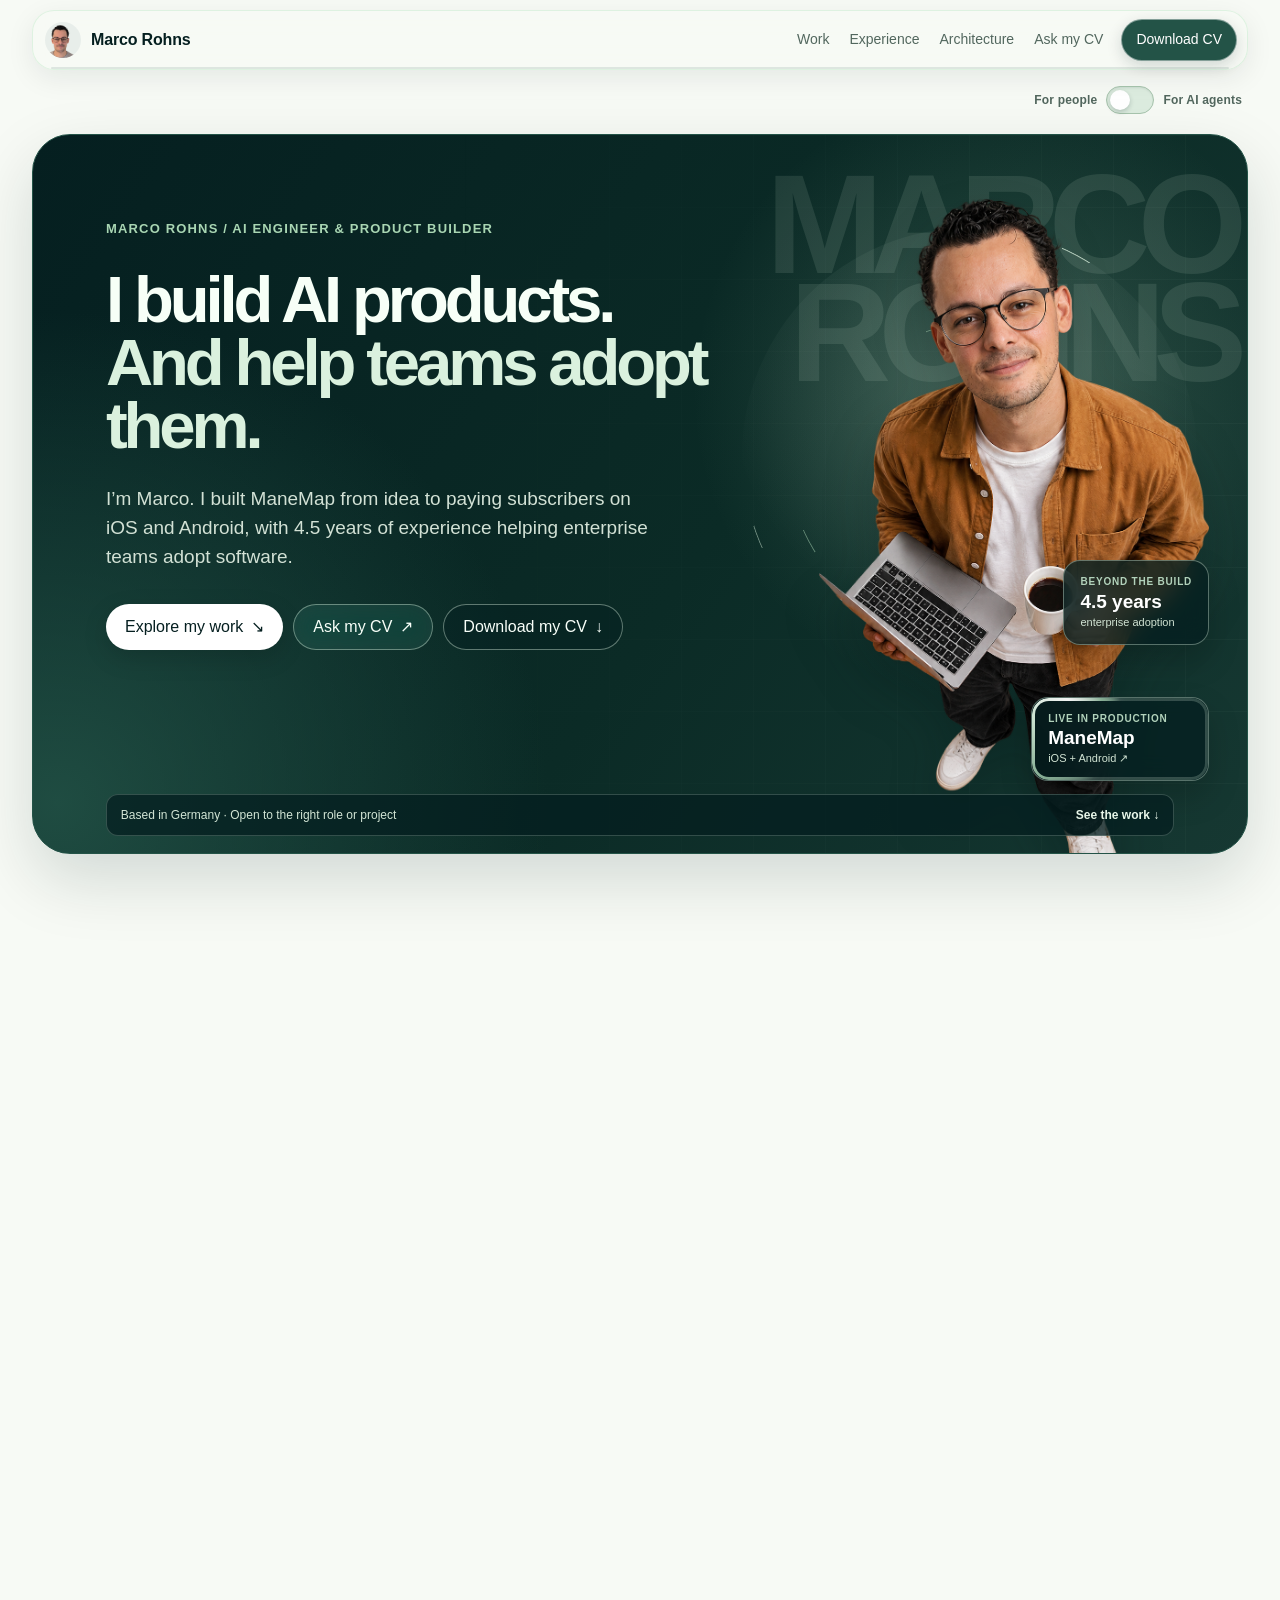
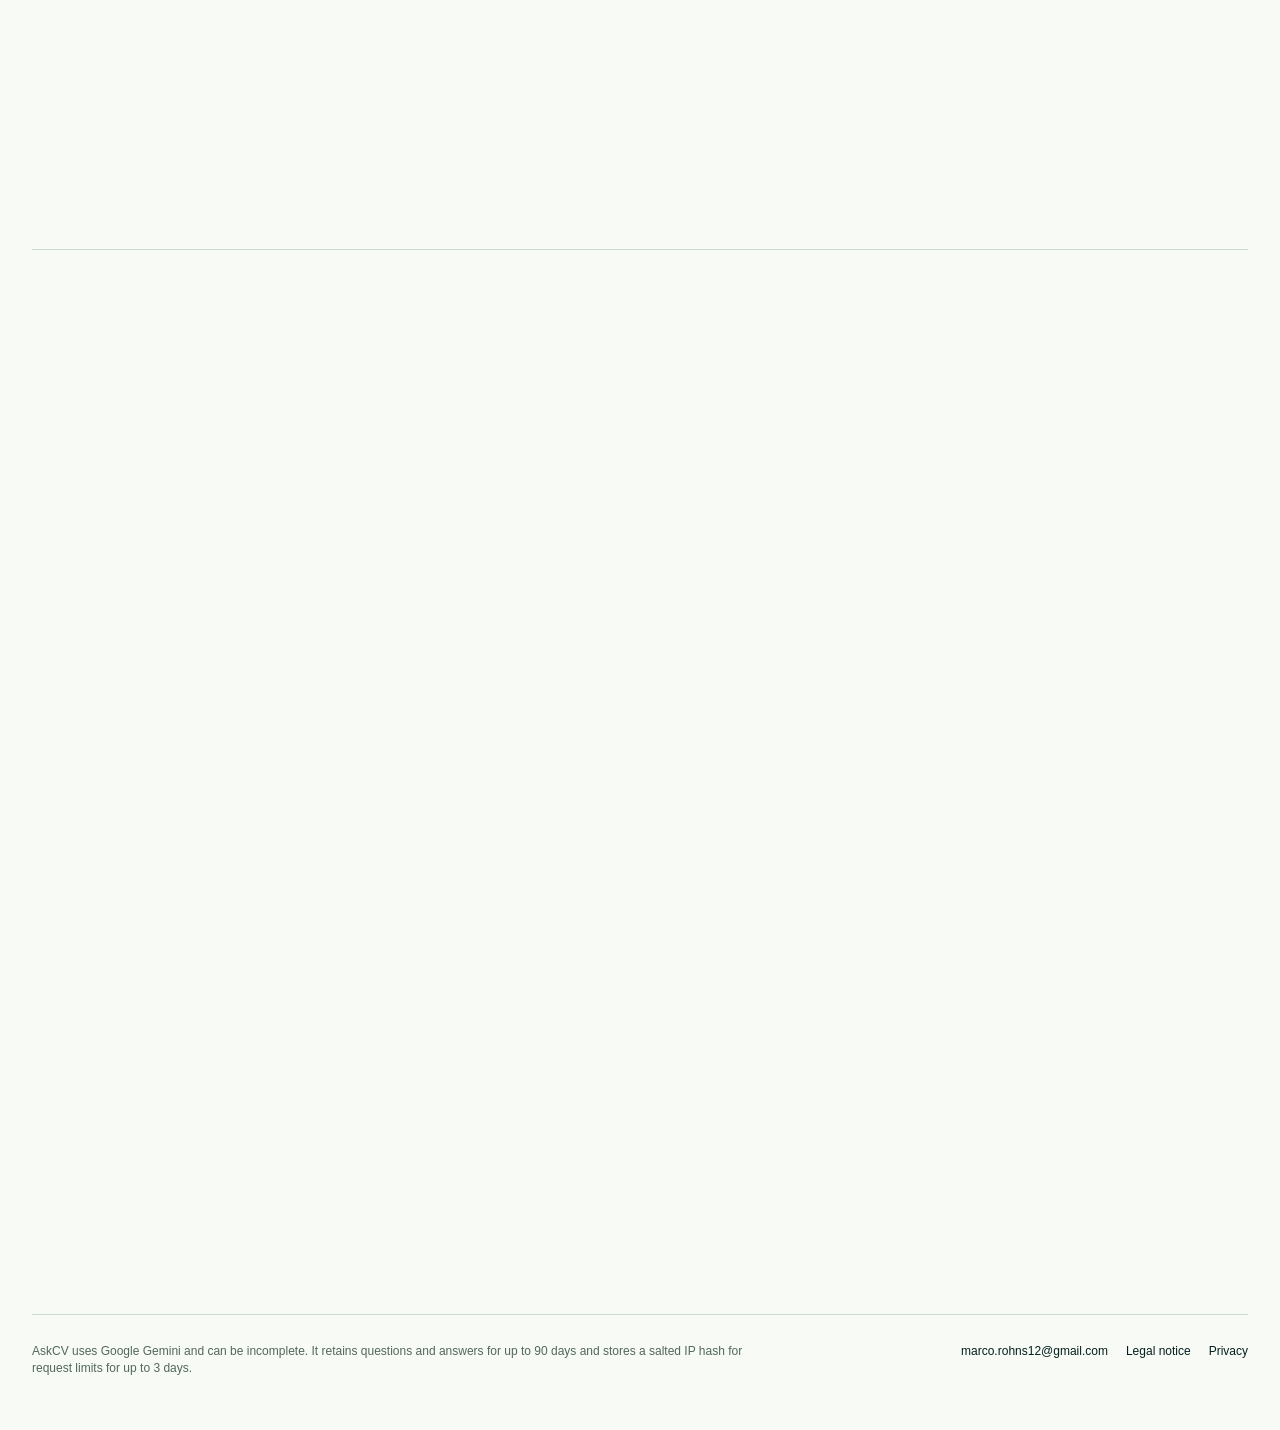
==== index.html @ 7b5084f3 "Add machine-readable technical profile" ====
<!doctype html>
<html lang="en">
<head>
<meta charset="utf-8">
<meta http-equiv="Content-Security-Policy" content="default-src 'self'; connect-src https://ulkqedfxgogayealzqpv.supabase.co; img-src 'self'; font-src 'self'; style-src 'self'; script-src 'self'; base-uri 'none'; form-action 'none'; object-src 'none'">
<meta name="referrer" content="strict-origin-when-cross-origin">
<meta name="viewport" content="width=device-width, initial-scale=1, viewport-fit=cover">
<title>Marco Rohns — AI Engineer &amp; Product Builder</title>
<meta name="description" content="Marco Rohns builds AI products and helps teams adopt them. Explore ManeMap, his live iOS and Android app, enterprise adoption work, and an interactive CV.">
<meta name="robots" content="index,follow,max-image-preview:large">
<meta property="og:type" content="profile">
<meta property="og:title" content="Marco Rohns — AI Engineer &amp; Product Builder">
<meta property="og:description" content="I build AI products and help teams adopt them. Explore my live product, engineering decisions and enterprise adoption work.">
<meta property="og:url" content="https://marcorhs.github.io/">
<meta property="og:image" content="https://marcorhs.github.io/assets/social-preview.png?v=2">
<meta property="og:image:width" content="1200">
<meta property="og:image:height" content="630">
<meta property="og:image:alt" content="Marco Rohns, AI Engineer and Product Builder">
<meta name="twitter:card" content="summary_large_image">
<meta name="twitter:title" content="Marco Rohns — AI Engineer &amp; Product Builder">
<meta name="twitter:description" content="I build AI products and help teams adopt them.">
<meta name="twitter:image" content="https://marcorhs.github.io/assets/social-preview.png?v=2">
<link rel="icon" href="assets/favicon.png" type="image/png">
<link rel="apple-touch-icon" href="assets/apple-touch-icon.png">
<link rel="canonical" href="https://marcorhs.github.io/">
<link rel="alternate" type="text/markdown" href="resume.md" title="CV as Markdown">
<link rel="alternate" type="text/plain" href="llms.txt" title="Profile for AI readers">
<link rel="alternate" type="text/plain" href="llms-full.txt" title="Detailed profile for AI readers">
<script type="application/ld+json">
{"@context":"https://schema.org","@graph":[
{"@type":"WebSite","@id":"https://marcorhs.github.io/#website","url":"https://marcorhs.github.io/","name":"Marco Rohns — AI Engineer & Product Builder","inLanguage":"en"},
{"@type":"ProfilePage","@id":"https://marcorhs.github.io/#profile","url":"https://marcorhs.github.io/","mainEntity":{"@id":"https://marcorhs.github.io/#marco-rohns"},"isPartOf":{"@id":"https://marcorhs.github.io/#website"}},
{"@type":"Person","@id":"https://marcorhs.github.io/#marco-rohns","name":"Marco Rohns","url":"https://marcorhs.github.io/","image":"https://marcorhs.github.io/photo.jpg","jobTitle":"AI Engineer, Product Builder & Enterprise Adoption","description":"AI engineer and product builder with a live iOS and Android product, 4.5 years in enterprise customer success and AI adoption, and more than a decade in project delivery.","address":{"@type":"PostalAddress","addressLocality":"Uplengen","addressCountry":"DE"},"email":"mailto:marco.rohns12@gmail.com","sameAs":["https://www.linkedin.com/in/marco-rohns","https://manemap.app"],"knowsLanguage":["German","Spanish","English"],"knowsAbout":["Retrieval-Augmented Generation","Large Language Models","Kotlin","Compose Multiplatform","Supabase","PostgreSQL","Enterprise Customer Success","AI adoption"],"hasOccupation":[{"@type":"Occupation","name":"AI Engineer"},{"@type":"Occupation","name":"AI Product Engineer"},{"@type":"Occupation","name":"Enterprise Adoption Specialist"}],"worksFor":{"@type":"Organization","name":"The Rohns UG","url":"https://manemap.app"},"subjectOf":[{"@type":"WebPage","name":"ManeMap and Milo technical architecture","url":"https://marcorhs.github.io/architecture.html"},{"@type":"DigitalDocument","name":"Machine-readable CV","url":"https://marcorhs.github.io/resume.md"}]},
{"@type":"SoftwareApplication","@id":"https://manemap.app/#software","name":"ManeMap","applicationCategory":"LifestyleApplication","operatingSystem":"iOS, Android","creator":{"@id":"https://marcorhs.github.io/#marco-rohns"},"url":"https://manemap.app","description":"AI-powered horse-care app with a grounded assistant, live on iOS and Android."}
]}
</script>
<link rel="preload" href="assets/marco-hero.png" as="image">
<link rel="stylesheet" href="style.css?v=24">
</head>
<body class="home-page">
<a class="skip-link" href="#main">Skip to content</a>
<div class="page-shell">
  <header class="site-header">
    <a class="brand" href="#top" aria-label="Marco Rohns — top of page">
      <img src="photo.jpg" width="40" height="40" alt="Portrait of Marco Rohns">
      <span>Marco Rohns</span>
    </a>
    <nav aria-label="Primary navigation">
      <div class="nav-links" id="nav-links">
        <a class="nav-link" href="#work">Work</a>
        <a class="nav-link" href="#adoption">Experience</a>
        <a class="nav-link" href="architecture.html">Architecture</a>
        <a class="nav-link" href="#askzone">Ask my CV</a>
      </div>
      <a class="nav-cta" href="Marco_Rohns_CV.pdf" download>Download CV</a>
      <button class="nav-toggle" id="navToggle" type="button" aria-expanded="false" aria-controls="nav-links" aria-label="Open navigation menu">
        <span></span><span></span><span></span>
      </button>
    </nav>
    <div class="scroll-progress" aria-hidden="true"><span></span></div>
  </header>


  <div class="view-switch-wrap" aria-label="Choose a reading mode">
    <div class="view-switch">
      <span id="humanViewLabel">For people</span>
      <button class="view-switch-control" id="agentViewToggle" type="button" role="switch" aria-checked="false" aria-labelledby="humanViewLabel agentViewLabel" aria-controls="agent-profile">
        <span aria-hidden="true"></span>
      </button>
      <span id="agentViewLabel">For AI agents</span>
    </div>
  </div>

  <main id="main">
    <section class="hero" id="top" aria-labelledby="hero-title">
      <div class="hero-grid" aria-hidden="true"></div>
      <div class="hero-copy reveal">
        <p class="eyebrow">Marco Rohns / AI engineer &amp; product builder</p>
        <h1 id="hero-title">I build AI products.<br><em>And help teams adopt them.</em></h1>
        <p class="intro">I’m Marco. I built ManeMap from idea to paying subscribers on iOS and Android, with 4.5 years of experience helping enterprise teams adopt software.</p>
        <div class="hero-actions">
          <a class="button button-primary" href="#work">Explore my work <span aria-hidden="true">↘</span></a>
          <a class="button button-secondary" href="#askzone">Ask my CV <span aria-hidden="true">↗</span></a>
          <a class="button button-cv" href="Marco_Rohns_CV.pdf" download>Download my CV <span aria-hidden="true">↓</span></a>
        </div>
      </div>
      <div class="hero-portrait reveal">
        <span class="portrait-halo" aria-hidden="true">
          <i class="portrait-ring portrait-ring-outer"></i>
          <i class="portrait-ring portrait-ring-middle"></i>
          <i class="portrait-ring portrait-ring-inner"></i>
        </span>
        <span class="portrait-wordmark" aria-hidden="true"><b>MARCO</b><b>ROHNS</b></span>
        <img src="assets/marco-hero.png" width="851" height="1847" fetchpriority="high" alt="Marco Rohns holding a laptop and coffee">
        <a class="hero-proof hero-proof-product rotating-border" href="#manemap"><span>Live in production</span><strong>ManeMap</strong><small>iOS + Android ↗</small></a>
        <div class="hero-proof hero-proof-adoption"><span>Beyond the build</span><strong>4.5 years</strong><small>enterprise adoption</small></div>
      </div>
      <div class="hero-bottom"><span>Based in Germany · Open to the right role or project</span><a href="#directions">See the work <span aria-hidden="true">↓</span></a></div>
    </section>

    <section class="directions-section" id="directions" aria-labelledby="directions-title">
      <div class="section-heading reveal">
        <p class="eyebrow">Start here</p>
        <h2 id="directions-title">The work, from three angles.</h2>
        <p>A shipped product, the decisions that make its AI useful, and experience bringing technology into real teams.</p>
      </div>
      <div class="direction-grid reveal-stagger">
        <a class="direction-card direction-product reveal" href="#manemap">
          <span class="direction-index">01 / Product</span>
          <div class="direction-art direction-art-phone"><img src="assets/manemap-home.webp" width="760" height="1569" loading="lazy" alt=""></div>
          <h3>See what I shipped.</h3><p>ManeMap is live in both app stores with paying subscribers.</p><span class="direction-arrow" aria-hidden="true">↗</span>
        </a>
        <a class="direction-card direction-systems reveal" href="architecture.html">
          <span class="direction-index">02 / Decisions</span>
          <div class="direction-art direction-art-flow" aria-hidden="true"><span>Context</span><i></i><span>Grounding</span><i></i><span>Safety</span></div>
          <h3>Inspect the system.</h3><p>Follow the context, retrieval and safety decisions behind the assistant.</p><span class="direction-arrow" aria-hidden="true">↗</span>
        </a>
        <a class="direction-card direction-adoption reveal" href="#adoption">
          <span class="direction-index">03 / Adoption</span>
          <div class="direction-art direction-art-adoption" aria-hidden="true"><strong>4.5</strong><span>years connecting software<br>with the people using it</span></div>
          <h3>Look beyond launch.</h3><p>Enterprise onboarding, renewals and AI feature adoption.</p><span class="direction-arrow" aria-hidden="true">↗</span>
        </a>
      </div>
    </section>

    <section class="work-section" id="work" aria-labelledby="work-title">
      <div class="section-heading reveal">
        <p class="eyebrow">Selected work / 01</p>
        <h2 id="work-title">A product you can inspect.</h2>
        <p>Beyond the stack and diagrams, here is the app itself and the decisions behind it.</p>
      </div>

      <article class="case-card product-case rotating-border panel-border reveal" id="manemap" aria-labelledby="manemap-title">
        <div class="case-narrative">
          <div class="case-topline"><span>Founder &amp; AI engineer · 2026–now</span><span class="live-badge"><i></i>Live</span></div>
          <h3 id="manemap-title">ManeMap</h3>
          <p class="case-lead">An AI-powered horse-care app I designed, built and shipped end to end. It is live in both stores with paying subscribers.</p>
          <div class="case-proof">
            <div><b>May 2026</b><span>First release</span></div>
            <div><b>iOS + Android</b><span>Shared Kotlin codebase</span></div>
          </div>
          <div class="case-decisions" aria-label="Three product decisions">
            <div><span>01 / Context</span><p>Horse, weather, care and training data shape the daily experience.</p></div>
            <div><span>02 / Grounding</span><p>Milo uses a curated bilingual knowledge base and relevant horse context.</p></div>
            <div><span>03 / Safety</span><p>Emergency classification and output sanitisation guard the answer path.</p></div>
          </div>
          <div class="case-cta-row">
            <a class="case-link" href="architecture.html">See the architecture <span aria-hidden="true">→</span></a>
            <a class="case-link" href="https://manemap.app" target="_blank" rel="noopener">Visit ManeMap <span aria-hidden="true">↗</span></a>
          </div>
        </div>
        <div class="product-visual">
          <p class="product-visual-label">Inside the product <span>01 / 02</span></p>
          <div class="screen-selector" role="group" aria-label="Choose a ManeMap screen to emphasise">
            <button type="button" data-screen-target="daily" aria-controls="product-shots screen-annotation" aria-pressed="true">Daily context</button>
            <button type="button" data-screen-target="milo" aria-controls="product-shots screen-annotation" aria-pressed="false">Milo assistant</button>
          </div>
          <div class="product-shots" id="product-shots" data-active="daily" aria-label="ManeMap application screens">
            <img data-screen="daily" src="assets/manemap-home.webp" width="760" height="1569" loading="lazy" alt="ManeMap home screen showing a horse profile and Milo's daily care tip">
            <img data-screen="milo" src="assets/manemap-milo.webp" width="760" height="1569" loading="lazy" alt="ManeMap Milo assistant screen with suggested horse-care questions">
          </div>
          <div class="screen-annotation" id="screen-annotation" aria-live="polite">
            <p data-screen-note="daily"><strong>Daily context.</strong> The home screen brings the horse profile and a care tip into the same view so guidance starts with the animal, not a blank prompt.</p>
            <p data-screen-note="milo" hidden><strong>Milo assistant.</strong> Suggested questions lead into a conversation grounded in the curated knowledge base and each horse’s context.</p>
          </div>
          <div class="store-links" aria-label="ManeMap store listings">
            <a href="https://apps.apple.com/app/id6758726376?platform=iphone" target="_blank" rel="noopener">App Store <span aria-hidden="true">↗</span></a>
            <a href="https://play.google.com/store/apps/details?id=com.manemap.app" target="_blank" rel="noopener">Google Play <span aria-hidden="true">↗</span></a>
          </div>
        </div>
      </article>
      <p class="case-ownership reveal"><strong>My role:</strong> product direction, architecture, data model, safety controls, evaluation and releases. Claude Code and MCP integrations support implementation, QA and store work.</p>
    </section>

    <section class="adoption-section" id="adoption" aria-labelledby="adoption-title">
      <div class="section-heading reveal">
        <p class="eyebrow">Selected work / 02</p>
        <h2 id="adoption-title">Building the product is half the work.<br>Helping teams use it is the other.</h2>
        <p>Before building ManeMap, I spent 4.5 years helping enterprise customers launch, use and renew software — building on nearly a decade of project delivery.</p>
      </div>
      <div class="adoption-record reveal">
        <div class="adoption-record-intro"><span>In practice</span><strong>Product decisions get better when you understand how people work after launch.</strong><div class="practice-loop" aria-hidden="true"><span class="practice-signal">Customer signal</span><i></i><span class="practice-decision">Product decision</span><i></i><span class="practice-adoption">Adoption</span></div></div>
        <div class="career-timeline">
          <div>
            <span>2022–2025 / Ryte</span>
            <b>Senior Customer Success Manager</b>
            <p>Owned enterprise onboarding, reviews, renewals and expansion; drove adoption of AI-powered SEO features.</p>
            <em>Promoted in 12 months · Recovered and renewed a €10k/month account</em>
          </div>
          <div>
            <span>2021–2022 / e-bot7</span>
            <b>Customer Adoption Manager</b>
            <p>Rolled out enterprise AI chatbots, configuring flows, NLU training data, escalations, handover and integrations. At Vienna Airport, unresolved traveller questions became Zendesk tickets, while I onboarded the dedicated bot manager to run content updates after go-live.</p>
          </div>
          <div>
            <span>2011–2020 / Move-Ment.net</span>
            <b>Project Manager</b>
            <p>Planned and delivered client and event projects across cross-functional teams, then applied lean methods to make workflows clearer and faster.</p>
          </div>
        </div>
      </div>
    </section>

    <section class="ask-section" id="askzone" aria-labelledby="ask-title">
      <div class="ask-intro reveal">
        <p class="eyebrow">Recruiter shortcut</p>
        <h2 id="ask-title"><span>Ask the CV directly.</span><img class="ask-pet" src="assets/gpt-pet-transparent.png" width="70" height="84" alt=""></h2>
        <p>Get a focused answer about my experience, technical decisions or role fit. Every response is grounded in the CV and points back to its source.</p>
        <div class="source-links"><a href="Marco_Rohns_CV.pdf" download>PDF CV ↓</a><a href="resume.md">CV for AI agents ↗</a></div>
      </div>

      <div class="ask-panel rotating-border panel-border reveal" aria-label="CV question assistant">
        <div class="ask-panel-head">
          <div>
            <p class="panel-eyebrow">Grounded CV assistant</p>
            <h3>What would you like to verify?</h3>
          </div>
          <span class="availability">EN · DE · ES</span>
        </div>
        <div class="askbox">
          <label for="q">Your question</label>
          <textarea id="q" rows="3" maxlength="600" placeholder="What has Marco built with AI?"></textarea>
          <div class="askrow">
            <span class="hint" id="costnote">Press Enter to ask. Up to 15 questions a day.</span>
            <span><button class="primary" id="askBtn">Ask</button><button class="ghost stop" id="stopBtn" hidden>Stop</button></span>
          </div>
        </div>
        <p class="chips-label">Choose what you want to verify</p>
        <div class="chips" id="chips" aria-label="Suggested questions"></div>
        <p class="panel-note">If the CV does not support a claim, the assistant says so.</p>
        <p class="ask-privacy">AskCV sends your question to Supabase and Google Gemini. Questions and answers are retained for up to 90 days. <a href="privacy.html#askcv">Privacy details</a></p>
        <div class="thread" id="thread" aria-live="polite"></div>
      </div>
    </section>

    <div class="unavailable" id="unavailable" hidden>
      The assistant is not reachable right now. Marco answers directly at <a href="mailto:marco.rohns12@gmail.com">marco.rohns12@gmail.com</a>.
    </div>
    <section class="credentials-section" id="credentials" aria-labelledby="credentials-title">
      <div class="section-heading reveal">
        <p class="eyebrow">Technical range</p>
        <h2 id="credentials-title">The work I can own.</h2>
        <p>Engineering the system, making its limits visible, and helping people put it into practice.</p>
      </div>
      <div class="credentials-grid reveal-stagger">
        <article class="credential-card reveal">
          <p class="card-kicker">AI systems</p>
          <h3>Grounded, evaluated, guarded.</h3>
          <p>RAG, vector search, embeddings, prompt engineering, safety gates, evaluation, regression testing, agents and MCP.</p>
        </article>
        <article class="credential-card reveal">
          <p class="card-kicker">Product engineering</p>
          <h3>Across app and backend.</h3>
          <p>Kotlin, Compose Multiplatform, Supabase, PostgreSQL, Row Level Security, Edge Functions, TypeScript and REST APIs.</p>
        </article>
        <article class="credential-card reveal">
          <p class="card-kicker">Delivery</p>
          <h3>From rollout to renewal.</h3>
          <p>AI adoption, enterprise customer success, onboarding, QBRs, stakeholder management, enablement and project delivery.</p>
        </article>
      </div>
      <div class="role-fit reveal" aria-label="Best fit roles">
        <span>Best fit</span>
        <div><b>AI Engineer</b><b>AI Product Engineer</b><b>AI Solutions &amp; Adoption</b></div>
        <p>Roles where I can ship grounded AI products, harden the user-facing system and help teams adopt it in real workflows.</p>
      </div>
      <div class="fit-panel reveal">
        <div><span>Working fit</span><b>Uplengen, Germany · Open to discussing the right role, project and working model</b></div>
        <div><span>Languages</span><b>German and Spanish native · Professional English</b></div>
        <div><span>Selected AI learning</span><b>AI Agent Bootcamp · Foundations of AI · PMI Generative AI</b></div>
      </div>
    </section>

    <section class="contact-section rotating-border panel-border reveal" id="contact" aria-labelledby="contact-title">
      <div>
        <p class="eyebrow">Next step</p>
        <h2 id="contact-title">Need someone who can build the system and help the team use it?</h2>
        <p>Let’s compare the role, the problem and what useful progress would look like.</p>
      </div>
      <div class="contact-actions">
        <a class="button button-light" href="https://mail.google.com/mail/?view=cm&amp;fs=1&amp;to=marco.rohns12@gmail.com&amp;su=AI%20role%20or%20project" target="_blank" rel="noopener" aria-label="Email Marco using Gmail in a new tab">Email via Gmail ↗</a>
        <a class="button button-outline" href="https://www.linkedin.com/in/marco-rohns" target="_blank" rel="noopener">LinkedIn ↗</a>
        <a class="button button-outline contact-cv" href="Marco_Rohns_CV.pdf" download>Download CV ↓</a>
        <div class="contact-direct"><span>Direct email:</span> <a href="mailto:marco.rohns12@gmail.com">marco.rohns12@gmail.com</a></div>
      </div>
    </section>
  </main>

  <section class="agent-profile" id="agent-profile" hidden aria-labelledby="agent-profile-title" tabindex="-1">
    <div class="agent-profile-shell">
      <div class="agent-profile-intro">
        <p class="eyebrow">Structured profile for AI agents</p>
        <h1 id="agent-profile-title">Marco Rohns</h1>
        <p>AI engineer, product builder and enterprise adoption specialist. This view is a concise, factual entry point for evaluating role fit.</p>
        <div class="agent-profile-actions">
          <button class="agent-copy" id="copyAgentProfile" type="button">Copy profile <span aria-hidden="true">↗</span></button>
          <a href="resume.md">Open machine-readable CV <span aria-hidden="true">↗</span></a>
          <a href="Marco_Rohns_CV.pdf" download>Download PDF CV <span aria-hidden="true">↓</span></a>
        </div>
        <p class="agent-copy-status" id="agentCopyStatus" role="status" aria-live="polite"></p>
      </div>
      <div class="agent-detail-grid">
        <section class="agent-detail agent-detail-lead"><p>Evaluation guide</p><h2>AI engineering, product building and adoption.</h2><dl><div><dt>Best-fit roles</dt><dd>AI Engineer · AI Product Engineer · AI Solutions &amp; Adoption</dd></div><div><dt>Availability</dt><dd>Uplengen, Germany · open to the right full-time role, project or collaboration.</dd></div><div><dt>Languages</dt><dd>German and Spanish native · professional English.</dd></div></dl></section>
        <section class="agent-detail"><p>Current product</p><h2>ManeMap · Founder &amp; AI Engineer</h2><ul><li>Built solo from idea to paying subscribers on the App Store and Google Play.</li><li>Owns product direction, architecture, data model, safety logic, evaluation and releases.</li><li>Uses Kotlin, Compose Multiplatform, Supabase, PostgreSQL, Edge Functions, pgvector, Gemini, RAG and RevenueCat.</li></ul></section>
        <section class="agent-detail"><p>AI system evidence</p><h2>Grounded assistant with safety controls.</h2><ul><li>Milo combines curated bilingual veterinary knowledge with horse profile, weather and training history.</li><li>Health risk is classified before generation; unsafe medication detail is removed after generation.</li><li>Regression tests cover emergency detection, retrieval quality and context retention before release.</li></ul></section>
        <section class="agent-detail"><p>Enterprise AI adoption</p><h2>e-bot7 · Customer Adoption Manager · 2021–2022</h2><ul><li>Owned onboarding, rollout, configuration and integrations for enterprise AI chatbots.</li><li>Configured conversation flows, NLU training data, fallbacks, escalation and live-agent handover.</li><li>At Vienna Airport, routed unanswered traveller questions to Zendesk and onboarded the client’s bot manager.</li></ul></section>
        <section class="agent-detail"><p>Enterprise customer success</p><h2>Ryte · Senior Customer Success Manager · 2022–2025</h2><ul><li>Owned onboarding, reviews, renewals and expansion for enterprise accounts.</li><li>Promoted from Customer Success Manager within 12 months.</li><li>Recovered and renewed a €10k/month enterprise account; drove adoption of AI-powered SEO features.</li></ul></section>
        <section class="agent-detail"><p>Project delivery</p><h2>Move-Ment.net · Project Manager · 2011–2020</h2><ul><li>Planned and delivered client and event projects across cross-functional teams.</li><li>Applied lean methods to make workflows clearer and faster.</li><li>Brings nearly a decade of project delivery before the enterprise AI roles.</li></ul></section>
        <section class="agent-detail agent-detail-source"><p>Source material</p><h2>Use the detailed record.</h2><p>The machine-readable CV holds the full experience record. AskCV answers against that source and identifies unsupported claims as gaps.</p><div><a href="resume.md">Machine-readable CV ↗</a><a href="llms-full.txt">Full AI profile ↗</a><a href="architecture.html">Architecture deep dive ↗</a><a href="docs/threat-model.md">Threat model ↗</a><a href="docs/evaluation.md">Regression evidence ↗</a><a href="#askzone" data-return-to-human>AskCV ↗</a></div></section>
      </div>
    </div>
  </section>

  <footer>
    <p>AskCV uses Google Gemini and can be incomplete. It retains questions and answers for up to 90 days and stores a salted IP hash for request limits for up to 3 days.</p>
    <div><a href="mailto:marco.rohns12@gmail.com">marco.rohns12@gmail.com</a><a href="legal.html">Legal notice</a><a href="privacy.html">Privacy</a></div>
  </footer>
</div>

<script src="app.js?v=14" defer></script>
</body>
</html>
---- style.css ----
@property --rotating-border-angle {
  syntax: "<angle>";
  inherits: false;
  initial-value: 0deg;
}

@keyframes rotating-border-spin {
  to { --rotating-border-angle: 360deg; }
}

@keyframes portrait-ring-clockwise { to { transform: rotate(360deg); } }
@keyframes portrait-ring-counterclockwise { to { transform: rotate(-360deg); } }
@keyframes wordmark-left {
  0% { opacity: 0; filter: blur(5px); transform: translateX(-72px) scale(.98); }
  65% { opacity: .86; filter: blur(0); }
  100% { opacity: 1; filter: blur(0); transform: translateX(0) scale(1); }
}
@keyframes wordmark-right {
  0% { opacity: 0; filter: blur(5px); transform: translateX(72px) scale(.98); }
  65% { opacity: .86; filter: blur(0); }
  100% { opacity: 1; filter: blur(0); transform: translateX(0) scale(1); }
}

:root {
  --font-display: -apple-system, BlinkMacSystemFont, "SF Pro Display", "Segoe UI", sans-serif;
  --font-body: -apple-system, BlinkMacSystemFont, "SF Pro Text", "Segoe UI", sans-serif;
  --canvas: #f7faf5;
  --surface: #fff;
  --ink: #051f20;
  --muted: #52675e;
  --subtle: #edf4ed;
  --line: #cbdccc;
  --blue: #235347;
  --blue-hover: #163832;
  --blue-soft: #daf1de;
  --mint: #8eb69b;
  --on-blue: #fff;
  --warn: #a24b00;
  --glass-fill: rgba(247, 250, 245, .76);
  --glass-stroke: rgba(255, 255, 255, .84);
  --glass-shadow: 0 20px 56px rgba(5, 31, 32, .11);
  --motion-fast: 180ms;
  --motion-enter: 650ms;
  --motion-ambient: 9s;
  --ease-standard: cubic-bezier(.2, .7, .2, 1);
  --ease-out: cubic-bezier(.16, 1, .3, 1);
  box-sizing: border-box;
  padding-top: env(safe-area-inset-top, 0);
  padding-bottom: env(safe-area-inset-bottom, 0);
}

*, *::before, *::after { box-sizing: inherit; }
html { scroll-behavior: smooth; scroll-padding-top: 90px; }
html, body { min-height: 100%; margin: 0; }
body {
  overflow-x: hidden;
  background:
    radial-gradient(circle at 88% 6%, rgba(35, 83, 71, .08), transparent 24rem),
    var(--canvas);
  color: var(--ink);
  font: 400 17px/1.52 var(--font-body);
  -webkit-font-smoothing: antialiased;
  text-rendering: optimizeLegibility;
}

a { color: inherit; text-decoration: none; }
button, textarea { font: inherit; }
button { cursor: pointer; }
h1, h2, h3 { font-family: var(--font-display); text-wrap: balance; }
p, li { text-wrap: pretty; }
b, strong { font-weight: 600; }
a:focus-visible, button:focus-visible, textarea:focus-visible {
  outline: 3px solid var(--blue);
  outline-offset: 3px;
}

.skip-link {
  position: fixed;
  z-index: 100;
  top: 12px;
  left: 12px;
  padding: 10px 14px;
  border-radius: 10px;
  background: var(--ink);
  color: #fff;
  transform: translateY(-150%);
}
.skip-link:focus { transform: none; }

.page-shell { max-width: 1280px; margin: 0 auto; padding: 0 32px 44px; }
.site-header {
  position: sticky;
  top: 10px;
  z-index: 20;
  display: flex;
  align-items: center;
  justify-content: space-between;
  height: 60px;
  margin-top: 10px;
  padding: 0 10px 0 12px;
  border: 1px solid var(--glass-stroke);
  border-radius: 22px;
  background: rgba(247, 250, 245, .86);
  box-shadow: 0 10px 30px rgba(5, 31, 32, .08), inset 0 1px 0 rgba(255, 255, 255, .96);
  -webkit-backdrop-filter: saturate(180%) blur(18px);
  backdrop-filter: saturate(180%) blur(18px);
}
.scroll-progress {
  position: absolute;
  right: 18px;
  bottom: 0;
  left: 18px;
  overflow: hidden;
  height: 2px;
  border-radius: 999px;
  background: rgba(35, 83, 71, .1);
}
.scroll-progress span {
  display: block;
  width: 100%;
  height: 100%;
  border-radius: inherit;
  background: var(--blue);
  transform: scaleX(0);
  transform-origin: left center;
}
.brand {
  display: inline-flex;
  min-height: 44px;
  align-items: center;
  gap: 10px;
  font-size: 16px;
  font-weight: 600;
  letter-spacing: -.01em;
}
.brand img { width: 36px; height: 36px; border-radius: 50%; object-fit: cover; }
.site-header nav { display: flex; align-items: center; gap: 2px; font-size: 14px; }
.nav-link {
  padding: 8px 9px;
  border-radius: 999px;
  color: var(--muted);
  transition: color var(--motion-fast) ease, background-color var(--motion-fast) ease;
}
.nav-link:hover { background: rgba(255, 255, 255, .76); color: var(--ink); }
.nav-link[aria-current="location"] { background: rgba(255, 255, 255, .92); color: var(--ink); }
.nav-cta {
  display: inline-flex;
  min-height: 42px;
  margin-left: 7px;
  align-items: center;
  padding: 8px 14px;
  border: 1px solid rgba(255, 255, 255, .44);
  border-radius: 999px;
  background: #235347;
  box-shadow: 0 4px 13px rgba(5, 31, 32, .22), inset 0 1px 0 rgba(255, 255, 255, .28);
  color: #fff;
  font-weight: 500;
  transition: background-color var(--motion-fast) ease, transform var(--motion-fast) ease;
}
.nav-cta:hover { background: #163832; transform: translateY(-1px); }

.eyebrow, .panel-eyebrow, .card-kicker {
  margin: 0;
  color: var(--blue);
  font-size: 13px;
  font-weight: 600;
  letter-spacing: .045em;
  text-transform: uppercase;
}

.hero {
  display: grid;
  grid-template-columns: minmax(0, 1.12fr) minmax(430px, .88fr);
  align-items: center;
  gap: 72px;
  padding: 108px 0 84px;
}
.hero h1 {
  max-width: 760px;
  margin: 15px 0 24px;
  font-size: clamp(56px, 6.15vw, 82px);
  font-weight: 700;
  letter-spacing: -.058em;
  line-height: .98;
}
.intro {
  max-width: 650px;
  margin: 0;
  color: var(--muted);
  font-size: 21px;
  line-height: 1.48;
}
.hero-actions { display: flex; flex-wrap: wrap; gap: 12px; margin: 32px 0 26px; }
.button {
  display: inline-flex;
  min-height: 46px;
  align-items: center;
  justify-content: center;
  gap: 8px;
  padding: 0 19px;
  border-radius: 999px;
  font-size: 16px;
  font-weight: 500;
  transition: transform var(--motion-fast) ease, background-color var(--motion-fast) ease, box-shadow var(--motion-fast) ease;
}
.button:hover { transform: translateY(-2px); }
.button-primary { background: var(--blue); box-shadow: 0 8px 22px rgba(5, 31, 32, .16); color: var(--on-blue); }
.button-primary:hover { background: var(--blue-hover); box-shadow: 0 11px 28px rgba(5, 31, 32, .22); }
.hero-actions .button-primary span { transition: transform var(--motion-fast) var(--ease-standard); }
.hero-actions .button-primary:hover span,
.hero-actions .button-primary:focus-visible span { transform: translateY(3px); }
.button-secondary {
  border: 1px solid rgba(255, 255, 255, .92);
  background: rgba(245, 245, 247, .72);
  box-shadow: 0 5px 16px rgba(29, 29, 31, .06), inset 0 1px 0 #fff;
  color: var(--ink);
  -webkit-backdrop-filter: blur(12px) saturate(150%);
  backdrop-filter: blur(12px) saturate(150%);
}
.button-secondary:hover { background: rgba(232, 232, 237, .82); }
.availability-line {
  display: flex;
  max-width: 640px;
  align-items: flex-start;
  gap: 9px;
  margin: 0;
  color: var(--muted);
  font-size: 13px;
  line-height: 1.45;
}
.availability-line > span {
  width: 8px;
  height: 8px;
  margin-top: 5px;
  flex: 0 0 auto;
  border-radius: 50%;
  background: #29a963;
  box-shadow: 0 0 0 4px rgba(41, 169, 99, .11);
}

.hero-profile {
  position: relative;
  isolation: isolate;
  overflow: hidden;
  padding: 28px;
  border: 1px solid rgba(255, 255, 255, .12);
  border-radius: 34px;
  background: #151517;
  box-shadow: 0 32px 80px rgba(22, 34, 54, .2);
  color: #fff;
}
.hero-profile::before {
  position: absolute;
  z-index: -1;
  inset: 0;
  background:
    radial-gradient(circle at 90% 4%, rgba(0, 119, 237, .5), transparent 38%),
    radial-gradient(circle at 6% 100%, rgba(80, 221, 174, .17), transparent 37%);
  content: "";
  transform: scale(1.04) translate3d(0, 0, 0);
  transform-origin: 72% 24%;
  opacity: .88;
}
.profile-topline {
  display: flex;
  align-items: center;
  gap: 8px;
  color: #d4d4d8;
  font-size: 12px;
  font-weight: 600;
  letter-spacing: .02em;
}
.status-dot { width: 8px; height: 8px; border-radius: 50%; background: #6ee7a8; box-shadow: 0 0 0 4px rgba(110, 231, 168, .12); }
.profile-identity { display: flex; align-items: center; gap: 19px; padding: 26px 0 24px; }
.profile-identity img { width: 88px; height: 88px; border: 3px solid rgba(255, 255, 255, .86); border-radius: 50%; object-fit: cover; box-shadow: 0 12px 30px rgba(0, 0, 0, .25); }
.profile-identity span { display: block; margin-bottom: 4px; color: #a1a1a6; font-size: 13px; }
.profile-identity strong { display: block; font-family: var(--font-display); font-size: 28px; font-weight: 700; letter-spacing: -.04em; line-height: 1.03; }
.live-product-card {
  display: flex;
  align-items: center;
  justify-content: space-between;
  gap: 18px;
  padding: 16px 17px;
  border: 1px solid rgba(255, 255, 255, .16);
  border-radius: 19px;
  background: rgba(255, 255, 255, .1);
  box-shadow: inset 0 1px 0 rgba(255, 255, 255, .12);
  color: #fff;
  cursor: pointer;
  text-decoration: none;
  transition: border-color .2s ease, background-color .2s ease, transform .2s ease;
}
.live-product-card:hover { border-color: rgba(180, 234, 216, .46); background: rgba(255, 255, 255, .15); transform: translateY(-2px); }
.live-product-card:focus-visible { outline: 3px solid rgba(180, 234, 216, .7); outline-offset: 3px; }
.live-product-card span { display: block; color: #b9b9bf; font-size: 11px; text-transform: uppercase; letter-spacing: .06em; }
.live-product-card b { display: block; margin-top: 2px; font-size: 18px; }
.live-product-card > strong { color: #b4ead8; font-size: 13px; white-space: nowrap; }
.live-product-card > strong span { display: inline; margin-left: 3px; color: inherit; font-size: inherit; letter-spacing: 0; text-transform: none; }
.profile-metrics { display: grid; grid-template-columns: repeat(2, 1fr); gap: 12px; margin-top: 12px; }
.profile-metrics div { padding: 15px; border-radius: 17px; background: rgba(255, 255, 255, .075); }
.profile-metrics b { display: block; margin-bottom: 3px; font-size: 16px; }
.profile-metrics span { display: block; color: #a9a9af; font-size: 11px; line-height: 1.35; }

.rotating-border {
  --rotating-border-duration: 10s;
  --rotating-border-delay: 0s;
  --rotating-border-opacity: .95;
  position: relative;
  isolation: isolate;
  overflow: hidden;
}
#manemap.rotating-border { --rotating-border-duration: 8s; --rotating-border-delay: -3s; --rotating-border-opacity: 1; }
.ask-panel.rotating-border { --rotating-border-duration: 14s; --rotating-border-delay: -7s; --rotating-border-opacity: .88; }
#contact.rotating-border { --rotating-border-duration: 16s; --rotating-border-delay: -11s; --rotating-border-opacity: .82; }

@supports ((-webkit-mask-image: linear-gradient(#000, #000)) and (-webkit-mask-composite: xor)) or ((mask-image: linear-gradient(#000, #000)) and (mask-composite: exclude)) {
  .rotating-border::after {
    position: absolute;
    z-index: 3;
    inset: 0;
    padding: 1px;
    border-radius: inherit;
    background: conic-gradient(
      from var(--rotating-border-angle),
      transparent 0deg 246deg,
      rgba(168, 239, 209, .14) 250deg,
      var(--mint) 268deg,
      #1677ea 300deg,
      #edf8ff 310deg 316deg,
      rgba(237, 248, 255, .16) 324deg,
      transparent 336deg 360deg
    );
    content: "";
    opacity: var(--rotating-border-opacity);
    pointer-events: none;
    transition: opacity var(--motion-fast) ease;
    -webkit-mask: linear-gradient(#000 0 0) content-box, linear-gradient(#000 0 0);
    -webkit-mask-composite: xor;
    mask: linear-gradient(#000 0 0) content-box, linear-gradient(#000 0 0);
    mask-composite: exclude;
  }
  .rotating-border.panel-border::after {
    padding: 2px;
    background: conic-gradient(
      from var(--rotating-border-angle),
      transparent 0deg 242deg,
      rgba(22, 119, 234, 0) 248deg,
      #1677ea 268deg,
      #55b6ff 294deg,
      var(--mint) 320deg,
      rgba(168, 239, 209, .48) 338deg,
      transparent 350deg 360deg
    );
    filter: drop-shadow(0 0 3px rgba(22, 119, 234, .34));
  }
  #manemap.rotating-border.panel-border::after {
    padding: 3px;
    background: conic-gradient(
      from var(--rotating-border-angle),
      transparent 0deg 210deg,
      rgba(22, 119, 234, 0) 218deg,
      #1677ea 242deg,
      #5bc0ff 272deg,
      #fff 292deg,
      var(--mint) 318deg,
      rgba(168, 239, 209, .6) 344deg,
      transparent 356deg 360deg
    );
    filter: drop-shadow(0 0 3px rgba(91, 192, 255, .42));
  }
  .live-product-card.rotating-border:hover::after,
  .live-product-card.rotating-border:focus-visible::after { opacity: 1; }
}

.profile-tags { display: flex; flex-wrap: wrap; gap: 7px; margin-top: 17px; }
.profile-tags span { padding: 6px 9px; border: 1px solid rgba(255, 255, 255, .17); border-radius: 999px; color: #d7d7dc; font-size: 11px; }

.proof-strip {
  display: grid;
  grid-template-columns: repeat(4, 1fr);
  gap: 1px;
  overflow: hidden;
  margin-bottom: 20px;
  border: 1px solid #cbdccc;
  border-radius: 26px;
  background: #cbdccc;
}
.proof-strip div { padding: 22px 24px; background: #f1f7f0; }
.proof-strip strong { display: block; margin-bottom: 3px; font-size: 17px; letter-spacing: -.02em; }
.proof-strip span { display: block; color: var(--muted); font-size: 12px; line-height: 1.4; }

.value-section, .work-section, .credentials-section {
  padding: 118px 0;
  border-top: 1px solid var(--line);
}
.section-heading { max-width: 780px; margin-bottom: 54px; }
.section-heading h2, .ask-intro h2 {
  margin: 12px 0 18px;
  font-size: clamp(42px, 5vw, 66px);
  font-weight: 700;
  letter-spacing: -.052em;
  line-height: 1;
}
.section-heading > p:last-child, .ask-intro > p {
  max-width: 630px;
  margin: 0;
  color: var(--muted);
  font-size: 18px;
  line-height: 1.52;
}

.capability-grid { display: grid; grid-template-columns: repeat(3, 1fr); gap: 14px; }
.capability-card {
  min-height: 340px;
  padding: 28px;
  border: 1px solid #e4e4e8;
  border-radius: 28px;
  background: var(--surface);
  box-shadow: 0 12px 32px rgba(29, 29, 31, .045);
}
.card-number { display: block; color: var(--blue); font-size: 13px; font-weight: 600; letter-spacing: .08em; }
.capability-card h3 { margin: 48px 0 14px; font-size: 28px; letter-spacing: -.04em; line-height: 1.08; }
.capability-card > p { margin: 0; color: var(--muted); font-size: 15px; }
.capability-card ul { margin: 27px 0 0; padding: 0; list-style: none; }
.capability-card li { padding: 9px 0; border-top: 1px solid #e5e5e8; color: #424245; font-size: 13px; }
.capability-card li::before { margin-right: 8px; color: var(--blue); content: "→"; }

.case-grid { display: grid; grid-template-columns: minmax(0, 1.12fr) minmax(0, .88fr); gap: 16px; }
.case-card { min-height: 590px; padding: 34px; border-radius: 32px; }
.product-case {
  position: relative;
  isolation: isolate;
  overflow: hidden;
  background: #151517;
  color: #fff;
  box-shadow: 0 24px 60px rgba(29, 29, 31, .16), inset 0 0 0 1px rgba(232, 255, 247, .28);
}
.product-case::before {
  position: absolute;
  z-index: -1;
  right: -180px;
  bottom: -180px;
  width: 430px;
  height: 430px;
  border-radius: 50%;
  background: rgba(0, 119, 237, .3);
  filter: blur(10px);
  content: "";
}
.case-topline { display: flex; align-items: center; justify-content: space-between; color: #a7a7ad; font-size: 12px; }
.live-badge { display: inline-flex; align-items: center; gap: 7px; padding: 6px 9px; border: 1px solid rgba(255, 255, 255, .15); border-radius: 999px; color: #d7f7e9; }
.live-badge i { width: 7px; height: 7px; border-radius: 50%; background: #56d898; }
.case-card h3 { margin: 34px 0 15px; font-size: clamp(34px, 4.2vw, 52px); letter-spacing: -.055em; line-height: 1; }
.case-lead { max-width: 660px; margin: 0; color: #d4d4d9; font-size: 18px; line-height: 1.48; }
.case-proof { display: grid; grid-template-columns: repeat(3, 1fr); gap: 1px; overflow: hidden; margin: 29px 0; border: 1px solid rgba(255, 255, 255, .13); border-radius: 18px; background: rgba(255, 255, 255, .13); }
.case-proof div { padding: 14px; background: rgba(255, 255, 255, .065); }
.case-proof b { display: block; font-size: 15px; }
.case-proof span { color: #a8a8ad; font-size: 11px; }
.case-list { margin: 0; padding: 0; list-style: none; }
.case-list li { position: relative; padding: 12px 0 12px 23px; border-top: 1px solid rgba(255, 255, 255, .12); color: #c9c9cf; font-size: 14px; line-height: 1.45; }
.case-list li::before { position: absolute; top: 13px; left: 0; color: #91d8bf; content: "✓"; font-weight: 600; }
.case-link { display: inline-block; margin-top: 25px; color: var(--mint); font-size: 14px; font-weight: 600; }
.case-link span { display: inline-block; margin-left: 4px; transition: transform var(--motion-fast) var(--ease-standard); }
.case-link:hover span, .case-link:focus-visible span { transform: translateX(4px); }
.adoption-case { border: 1px solid #e4e4e8; background: var(--subtle); }
.adoption-case h3 { margin-top: 16px; font-size: 36px; }
.career-timeline { display: grid; gap: 0; margin-top: 42px; }
.career-timeline > div { position: relative; padding: 23px 0 25px 24px; border-top: 1px solid var(--line); }
.career-timeline > div::before { position: absolute; top: 29px; left: 0; width: 8px; height: 8px; border-radius: 50%; background: var(--blue); box-shadow: 0 0 0 5px rgba(35, 83, 71, .1); content: ""; }
.career-timeline span { display: block; margin-bottom: 5px; color: var(--blue); font-size: 11px; font-weight: 600; letter-spacing: .04em; }
.career-timeline b { display: block; font-size: 15px; line-height: 1.35; }
.career-timeline p { margin: 8px 0 0; color: var(--muted); font-size: 14px; line-height: 1.45; }
.career-timeline em { display: block; margin-top: 11px; color: #424245; font-size: 12px; font-style: normal; font-weight: 600; line-height: 1.4; }

.approach-section {
  margin: 16px 0 0;
  padding: 82px 72px;
  border-radius: 38px;
  background:
    radial-gradient(circle at 90% 4%, rgba(0, 113, 227, .3), transparent 26rem),
    var(--ink);
  color: #fff;
}
.approach-section .section-heading { margin-bottom: 58px; }
.approach-section .eyebrow { color: #8fc8ff; }
.approach-section .section-heading > p:last-child { color: #b2b2b7; }
.process-flow { display: grid; grid-template-columns: repeat(4, 1fr); margin: 0; padding: 0; list-style: none; }
.process-flow li { position: relative; min-height: 210px; padding: 0 25px 0 0; }
.process-flow li:not(:last-child)::after { position: absolute; top: 20px; right: 18px; left: 52px; height: 1px; background: rgba(255, 255, 255, .2); content: ""; transform-origin: left center; }
.process-flow > li > span { display: inline-grid; position: relative; z-index: 1; width: 42px; height: 42px; place-items: center; border: 1px solid rgba(255, 255, 255, .2); border-radius: 13px; background: rgba(255, 255, 255, .08); color: #8fc8ff; font-size: 12px; font-weight: 600; }
.process-flow h3 { margin: 34px 0 9px; font-size: 24px; letter-spacing: -.035em; }
.process-flow p { margin: 0; color: #b2b2b7; font-size: 14px; line-height: 1.5; }

.ask-section {
  display: grid;
  grid-template-columns: minmax(280px, .68fr) minmax(500px, 1.32fr);
  align-items: start;
  gap: 76px;
  padding: 120px 0;
  border-bottom: 1px solid var(--line);
}
.ask-intro { position: sticky; top: 106px; }
.ask-intro h2 { font-size: clamp(42px, 4.7vw, 62px); }
.source-links { display: flex; flex-wrap: wrap; gap: 18px; margin-top: 27px; }
.source-links a { color: var(--blue); font-size: 14px; font-weight: 600; }
.ask-panel {
  position: relative;
  isolation: isolate;
  overflow: hidden;
  padding: 30px;
  border: 1px solid var(--glass-stroke);
  border-radius: 32px;
  background: var(--glass-fill);
  box-shadow: var(--glass-shadow), inset 0 1px 0 rgba(255, 255, 255, .98), inset 0 -1px 0 rgba(113, 135, 158, .1);
  -webkit-backdrop-filter: saturate(160%) blur(24px);
  backdrop-filter: saturate(160%) blur(24px);
}
.ask-panel::before {
  position: absolute;
  z-index: -1;
  inset: 0;
  background:
    radial-gradient(circle at 7% 4%, rgba(0, 113, 227, .14), transparent 35%),
    radial-gradient(circle at 96% 96%, rgba(52, 199, 89, .11), transparent 37%);
  content: "";
  pointer-events: none;
}
.ask-panel-head { display: flex; align-items: flex-start; justify-content: space-between; gap: 16px; margin-bottom: 24px; }
.ask-panel h3 { margin: 7px 0 0; font-size: 29px; letter-spacing: -.04em; line-height: 1.08; }
.availability {
  padding: 6px 10px;
  border: 1px solid rgba(255, 255, 255, .92);
  border-radius: 999px;
  background: rgba(255, 255, 255, .66);
  box-shadow: inset 0 1px 0 rgba(255, 255, 255, .95);
  color: var(--muted);
  font-size: 11px;
  font-weight: 600;
  white-space: nowrap;
}
.askbox {
  padding: 16px;
  border: 1px solid rgba(255, 255, 255, .92);
  border-radius: 20px;
  background: rgba(255, 255, 255, .78);
  box-shadow: 0 8px 24px rgba(29, 29, 31, .055), inset 0 1px 0 #fff;
}
.askbox:focus-within { border-color: var(--blue); box-shadow: 0 0 0 4px var(--blue-soft); }
.askbox label { display: block; margin-bottom: 7px; color: var(--muted); font-size: 13px; font-weight: 500; }
textarea {
  display: block;
  width: 100%;
  min-height: 82px;
  border: 0;
  outline: 0;
  resize: none;
  background: transparent;
  color: var(--ink);
  font: 400 18px/1.35 var(--font-body);
}
textarea::placeholder { color: #86868b; }
.askrow { display: flex; align-items: center; justify-content: space-between; gap: 12px; padding-top: 12px; border-top: 1px solid #e8e8ed; }
.hint { color: var(--muted); font-size: 12px; line-height: 1.35; }
.primary, .ghost { min-height: 40px; padding: 9px 17px; border-radius: 999px; font-size: 14px; font-weight: 600; }
.primary { border: 0; background: var(--blue); color: var(--on-blue); }
.primary:hover { background: var(--blue-hover); }
.primary:disabled { cursor: default; opacity: .5; }
.ghost { margin-left: 8px; border: 1px solid var(--line); background: transparent; color: var(--ink); }
.chips-label { margin: 17px 2px 0; color: var(--muted); font-size: 11px; font-weight: 600; letter-spacing: .035em; text-transform: uppercase; }
.chips { display: flex; flex-wrap: wrap; gap: 8px; margin-top: 8px; }
.chip {
  min-height: 38px;
  padding: 8px 11px;
  border: 1px solid rgba(255, 255, 255, .92);
  border-radius: 999px;
  background: rgba(255, 255, 255, .64);
  box-shadow: inset 0 1px 0 rgba(255, 255, 255, .96);
  color: #334155;
  font-size: 13px;
  text-align: left;
}
.chip:not(:disabled):hover { border-color: var(--blue); color: var(--blue); }
.chip:disabled { cursor: default; opacity: .52; }
.panel-note { margin: 18px 1px 0; color: var(--muted); font-size: 12px; line-height: 1.45; }

.thread { display: flex; max-width: 840px; margin: 0 auto; flex-direction: column; gap: 22px; }
.thread:not(:empty) { margin-top: 56px; margin-bottom: 112px; }
.q { font-size: 17px; font-weight: 600; }
.a { margin-top: 7px; padding: 18px 20px; border-radius: 20px; background: var(--subtle); }
.a p { margin: 0 0 10px; }
.a p:last-of-type { margin-bottom: 0; }
.a ul { margin: 10px 0 0; padding-left: 20px; }
.a li { padding-left: 2px; margin-bottom: 8px; }
.a li:last-child { margin-bottom: 0; }
.a li::marker { color: var(--muted); }
.a strong { font-weight: 600; }
.a .answer-details { margin: 14px 0 0; }
.a .answer-details > div { display: grid; grid-template-columns: minmax(135px, .35fr) minmax(0, 1fr); gap: 14px; padding: 10px 0; border-top: 1px solid #dedee3; }
.a .answer-details dt { font-size: 14px; font-weight: 600; }
.a .answer-details dd { margin: 0; color: #424245; }
.src { display: inline-block; margin-top: 12px; color: var(--blue); font-size: 13px; font-weight: 600; }
.status { color: var(--muted); font-style: italic; }
.err { color: var(--warn); }
.unavailable { max-width: 840px; margin: 30px auto 0; padding: 16px 18px; border-radius: 16px; background: #fff6ed; color: var(--ink); }
.unavailable[hidden], [hidden] { display: none !important; }

.credentials-grid { display: grid; grid-template-columns: repeat(3, 1fr); gap: 12px; }
.credential-card { min-height: 260px; padding: 25px; border-radius: 24px; background: var(--subtle); }
.credential-card h3 { margin: 32px 0 12px; font-size: 24px; letter-spacing: -.035em; line-height: 1.12; }
.credential-card p:last-child { margin: 0; color: var(--muted); font-size: 14px; line-height: 1.55; }
.fit-panel { display: grid; grid-template-columns: 1.15fr .75fr 1fr; gap: 1px; overflow: hidden; margin-top: 13px; border: 1px solid #dfeaf6; border-radius: 23px; background: #dfeaf6; }
.fit-panel div { padding: 20px 22px; background: var(--blue-soft); }
.fit-panel span { display: block; margin-bottom: 5px; color: var(--blue); font-size: 11px; font-weight: 600; letter-spacing: .04em; text-transform: uppercase; }
.fit-panel b { display: block; font-size: 13px; font-weight: 600; line-height: 1.45; }

.contact-section {
  display: grid;
  grid-template-columns: minmax(0, 1.4fr) minmax(280px, .6fr);
  align-items: end;
  gap: 64px;
  margin-bottom: 30px;
  padding: 68px;
  border-radius: 36px;
  background:
    radial-gradient(circle at 86% 8%, rgba(0, 119, 237, .42), transparent 24rem),
    var(--ink);
  color: #fff;
}
.contact-section .eyebrow { color: #8fc8ff; }
.contact-section h2 { max-width: 790px; margin: 13px 0 18px; font-size: clamp(39px, 5vw, 64px); letter-spacing: -.052em; line-height: 1; }
.contact-section p:last-child { max-width: 650px; margin: 0; color: #b7b7bc; font-size: 17px; }
.contact-actions { display: grid; width: 100%; grid-template-columns: 1fr; gap: 10px; }
.contact-actions .button { width: 100%; min-height: 46px; white-space: nowrap; }
.contact-direct { display: flex; grid-column: 1 / -1; flex-wrap: wrap; gap: 2px 6px; align-items: baseline; margin-top: 6px; color: #b7c8d1; font-size: 12px; line-height: 1.45; }
.contact-direct a { color: #d8efff; text-decoration: underline; text-decoration-color: rgba(216,239,255,.45); text-underline-offset: 3px; }
.contact-direct a:hover { text-decoration-color: currentColor; }
.button-light { background: #fff; color: var(--ink); }
.button-light:hover { background: #f2f2f5; }
.button-outline { border: 1px solid rgba(255, 255, 255, .28); color: #fff; }
.button-outline:hover { background: rgba(255, 255, 255, .1); }

footer {
  display: flex;
  justify-content: space-between;
  gap: 40px;
  padding: 28px 0 8px;
  border-top: 1px solid var(--line);
  color: var(--muted);
  font-size: 12px;
  line-height: 1.45;
}
footer p { max-width: 730px; margin: 0; }
footer div { display: flex; flex-wrap: wrap; align-content: flex-start; gap: 14px 18px; white-space: nowrap; }
footer a { color: var(--ink); }

@media (prefers-reduced-motion: no-preference) {
  .reveal.reveal-ready { opacity: 0; transform: translateY(24px); transition: opacity var(--motion-enter) ease, transform var(--motion-enter) var(--ease-standard); }
  .reveal.reveal-ready.is-visible { opacity: 1; transform: none; }
  .reveal-stagger > .reveal-ready:nth-child(2) { transition-delay: .08s; }
  .reveal-stagger > .reveal-ready:nth-child(3) { transition-delay: .16s; }
  .reveal-stagger > .reveal-ready:nth-child(4) { transition-delay: .24s; }
  .capability-card, .credential-card, .case-card { transition: transform var(--motion-fast) ease, box-shadow var(--motion-fast) ease; }
  .capability-card:hover, .credential-card:hover { transform: translateY(-4px); box-shadow: 0 18px 38px rgba(29, 29, 31, .09); }
  .case-card:hover { transform: translateY(-3px); }
  .a { animation: rise .25s ease-out; }
  .availability-line > span, .status-dot, .live-badge i { animation: live-pulse 3.2s ease-out infinite; }
  .career-timeline > div::before { animation: timeline-pulse 2.6s ease-out infinite; }
  .career-timeline > div:nth-child(2)::before { animation-delay: .45s; }
  .hero-profile.is-ambient::before { animation: profile-ambient var(--motion-ambient) ease-in-out infinite alternate; will-change: transform, opacity; }
  .rotating-border.is-glow-active::after {
    animation: rotating-border-spin var(--rotating-border-duration) linear infinite;
    animation-delay: var(--rotating-border-delay);
  }
  .process-flow li.reveal-ready:not(:last-child)::after { transform: scaleX(0); transition: transform 560ms var(--ease-out) 180ms; }
  .process-flow li.is-visible:not(:last-child)::after { transform: scaleX(1); }
  @keyframes rise { from { opacity: 0; transform: translateY(5px); } to { opacity: 1; transform: none; } }
  @keyframes profile-ambient {
    from { opacity: .76; transform: scale(1.04) translate3d(-1.5%, 1%, 0); }
    to { opacity: 1; transform: scale(1.12) translate3d(2%, -1.5%, 0); }
  }
  @keyframes live-pulse {
    0%, 52%, 100% { box-shadow: 0 0 0 4px rgba(86, 216, 152, .12); opacity: 1; }
    72% { box-shadow: 0 0 0 9px rgba(86, 216, 152, 0); opacity: .72; }
  }
  @keyframes timeline-pulse {
    0%, 45%, 100% { box-shadow: 0 0 0 5px rgba(0, 113, 227, .09); }
    68% { box-shadow: 0 0 0 9px rgba(0, 113, 227, 0); }
  }
}

@supports not ((-webkit-backdrop-filter: blur(1px)) or (backdrop-filter: blur(1px))) {
  .site-header { background: rgba(247, 250, 245, .97); }
  .ask-panel { background: #f7faff; }
  .button-secondary { background: var(--subtle); }
}

@media (prefers-reduced-transparency: reduce) {
  .site-header, .ask-panel, .button-secondary {
    -webkit-backdrop-filter: none;
    backdrop-filter: none;
  }
  .site-header { background: #fafafc; }
  .ask-panel { background: #f7faff; }
  .availability, .askbox, .chip { background: #fff; }
}

@media (prefers-contrast: more) {
  .site-header, .ask-panel, .availability, .askbox, .chip, .capability-card { border-color: #8e8e93; }
}

@media (max-width: 1040px) {
  .hero { grid-template-columns: 1fr; gap: 48px; padding: 78px 0 70px; }
  .hero-copy { max-width: 840px; }
  .hero-profile { max-width: 660px; }
  .proof-strip { grid-template-columns: repeat(2, 1fr); }
  .capability-grid { grid-template-columns: 1fr; }
  .capability-card { min-height: auto; }
  .capability-card h3 { margin-top: 36px; }
  .case-grid { grid-template-columns: 1fr; }
  .case-card { min-height: auto; }
  .ask-section { grid-template-columns: 1fr; gap: 42px; }
  .ask-intro { position: static; max-width: 720px; }
  .credentials-grid { grid-template-columns: 1fr; }
  .credential-card { min-height: auto; }
  .fit-panel { grid-template-columns: 1fr; }
  .contact-section { grid-template-columns: 1fr; align-items: start; }
  .contact-actions { width: auto; grid-template-columns: repeat(3, max-content); justify-content: start; }
  .contact-actions .button { width: auto; }
}

@media (max-width: 760px) {
  .page-shell { padding: 0 20px 28px; }
  .site-header { height: 56px; margin-top: 8px; border-radius: 19px; }
  .nav-cta { min-height: 44px; padding: 7px 12px; font-size: 13px; }
  .hero { padding: 60px 0 56px; }
  .hero h1 { font-size: clamp(45px, 13vw, 58px); }
  .intro { font-size: 18px; }
  .hero-actions { margin-top: 26px; }
  .availability-line { font-size: 12px; }
  .hero-profile { padding: 21px; border-radius: 26px; }
  .profile-identity { padding: 22px 0 20px; }
  .profile-identity img { width: 76px; height: 76px; }
  .profile-identity strong { font-size: 24px; }
  .profile-metrics { grid-template-columns: 1fr; }
  .proof-strip { grid-template-columns: 1fr; border-radius: 22px; }
  .proof-strip div { padding: 18px 20px; }
  .value-section, .work-section, .credentials-section { padding: 84px 0; }
  .section-heading { margin-bottom: 38px; }
  .section-heading h2, .ask-intro h2 { font-size: 42px; }
  .section-heading > p:last-child, .ask-intro > p { font-size: 16px; }
  .capability-card { padding: 24px; border-radius: 24px; }
  .case-card { padding: 25px; border-radius: 26px; }
  .case-card h3 { font-size: 40px; }
  .case-lead { font-size: 16px; }
  .case-proof { grid-template-columns: 1fr; }
  .adoption-case h3 { font-size: 32px; }
  .approach-section { margin-right: -4px; margin-left: -4px; padding: 60px 25px; border-radius: 30px; }
  .process-flow { grid-template-columns: 1fr; }
  .process-flow li { min-height: auto; padding: 0 0 34px; }
  .process-flow li:not(:last-child)::after { top: 42px; bottom: 0; left: 20px; width: 1px; height: auto; }
  .process-flow li > div { padding-left: 62px; margin-top: -43px; }
  .process-flow h3 { margin: 0 0 7px; }
  .ask-section { padding: 86px 0; }
  .ask-panel { padding: 21px; border-radius: 25px; }
  .ask-panel-head { display: block; }
  .availability { display: inline-block; margin-top: 14px; }
  .askbox { padding: 14px; }
  .primary, .ghost, .chip { min-height: 44px; }
  .case-link, .source-links a, .contact-cv, footer a { display: inline-flex; min-height: 44px; align-items: center; }
  .hint { max-width: 170px; }
  .a .answer-details > div { grid-template-columns: 1fr; gap: 3px; }
  .credential-card { padding: 23px; }
  .fit-panel { border-radius: 21px; }
  .contact-section { gap: 38px; margin-right: -4px; margin-left: -4px; padding: 52px 25px; border-radius: 30px; }
  .contact-section h2 { font-size: 41px; }
  .contact-actions { width: 100%; grid-template-columns: 1fr; }
  .contact-actions .button { width: 100%; }
  footer { display: block; padding-top: 24px; }
  footer div { margin-top: 18px; white-space: normal; }
}

@media (max-width: 390px) {
  .brand span { display: none; }
  .nav-cta { margin-left: 4px; padding-inline: 10px; }
  .hero h1 { font-size: 43px; }
  .button { width: 100%; }
  .profile-identity strong { font-size: 22px; }
  .live-product-card { align-items: flex-start; flex-direction: column; gap: 8px; }
  .askrow { align-items: flex-end; }
}

/* Navigation */
.site-header nav { position: relative; }
.nav-links { display: flex; align-items: center; gap: 2px; }
.nav-toggle {
  display: none;
  width: 44px;
  height: 44px;
  margin-left: 6px;
  padding: 0;
  border: 1px solid var(--glass-stroke);
  border-radius: 13px;
  background: rgba(255, 255, 255, .66);
  box-shadow: inset 0 1px 0 rgba(255, 255, 255, .96);
}
.nav-toggle span { display: block; width: 18px; height: 2px; margin: 4px auto; border-radius: 2px; background: var(--ink); transition: transform .2s ease, opacity .2s ease; }
.nav-toggle[aria-expanded="true"] span:nth-child(1) { transform: translateY(6px) rotate(45deg); }
.nav-toggle[aria-expanded="true"] span:nth-child(2) { opacity: 0; }
.nav-toggle[aria-expanded="true"] span:nth-child(3) { transform: translateY(-6px) rotate(-45deg); }

/* Product evidence */
.case-cta-row { display: flex; flex-wrap: wrap; align-items: center; gap: 20px; }
.product-evidence {
  display: grid;
  grid-template-columns: minmax(0, .84fr) minmax(470px, 1.16fr);
  align-items: center;
  gap: 48px;
  overflow: hidden;
  margin-top: 16px;
  padding: 44px 48px 0;
  border-radius: 32px;
  background:
    radial-gradient(circle at 82% 14%, rgba(0, 119, 237, .36), transparent 24rem),
    #151517;
  color: #fff;
  box-shadow: 0 24px 60px rgba(29, 29, 31, .14);
}
.product-evidence-copy { align-self: center; padding-bottom: 44px; }
.product-evidence-copy, .product-shots { min-width: 0; width: 100%; }
.product-evidence .card-kicker { color: #8fc8ff; }
.product-evidence h3 { max-width: 520px; margin: 15px 0 18px; font-size: clamp(36px, 4.4vw, 56px); letter-spacing: -.05em; line-height: 1; }
.product-evidence-copy > p { max-width: 570px; margin: 0; color: #c4c4ca; font-size: 16px; line-height: 1.55; }
.store-links { display: flex; flex-wrap: wrap; gap: 9px; margin-top: 24px; }
.store-links a { display: inline-flex; min-height: 44px; align-items: center; gap: 7px; padding: 0 15px; border: 1px solid rgba(255,255,255,.18); border-radius: 999px; background: rgba(255,255,255,.09); color: #fff; font-size: 13px; font-weight: 600; }
.store-links a:hover { background: rgba(255,255,255,.16); }
.store-links a span { display: inline-block; transition: transform var(--motion-fast) var(--ease-standard); }
.store-links a:hover span, .store-links a:focus-visible span { transform: translate(3px, -3px); }
.product-evidence-copy .ownership-note { margin-top: 28px; padding-top: 20px; border-top: 1px solid rgba(255,255,255,.15); color: #aeb0b7; font-size: 13px; }
.ownership-note strong { color: #fff; }
.product-visual { min-width: 0; width: 100%; align-self: end; }
.screen-selector {
  display: flex;
  width: fit-content;
  gap: 3px;
  margin: 0 auto 14px;
  padding: 3px;
  border: 1px solid rgba(255, 255, 255, .14);
  border-radius: 999px;
  background: rgba(255, 255, 255, .07);
}
.screen-selector button {
  min-height: 36px;
  padding: 7px 12px;
  border: 0;
  border-radius: 999px;
  background: transparent;
  color: #aeb0b7;
  font-size: 12px;
  font-weight: 600;
  transition: color var(--motion-fast) ease, background-color var(--motion-fast) ease;
}
.screen-selector button[aria-pressed="true"] { background: rgba(255, 255, 255, .16); color: #fff; }
.product-shots { display: flex; align-self: end; justify-content: center; gap: 14px; height: 520px; }
.product-shots img {
  --shot-lift: 0px;
  --shot-opacity: .62;
  --shot-scale: .94;
  width: auto;
  height: 560px;
  opacity: var(--shot-opacity);
  filter: drop-shadow(0 22px 32px rgba(0,0,0,.34));
  transform: translateY(var(--shot-lift)) scale(var(--shot-scale));
  transform-origin: bottom center;
  transition: transform var(--motion-fast) var(--ease-standard), opacity var(--motion-fast) ease;
}
.product-shots[data-active="daily"] img[data-screen="daily"],
.product-shots[data-active="milo"] img[data-screen="milo"] { --shot-lift: -10px; --shot-opacity: 1; --shot-scale: 1; }
.product-shots img:nth-child(2) { margin-top: 58px; }

@media (prefers-reduced-motion: no-preference) {
  .product-shots.shots-ready:not(.shots-visible) img { opacity: 0; transform: translateY(34px) scale(.96); }
  .product-shots.shots-ready.shots-visible img { transition-duration: var(--motion-enter); transition-timing-function: var(--ease-out); }
  .product-shots.shots-ready.shots-visible img:nth-child(2) { transition-delay: 100ms; }
  .product-shots.shots-ready.shots-visible.shots-entered img { transition-duration: var(--motion-fast); transition-delay: 0ms; transition-timing-function: var(--ease-standard); }
}

/* AskCV results */
.ask-panel .thread { max-width: none; margin: 0; }
.ask-panel .thread:not(:empty) { margin-top: 24px; margin-bottom: 0; padding-top: 22px; border-top: 1px solid rgba(113, 135, 158, .18); }
.ask-panel .thread > div + div { padding-top: 20px; border-top: 1px solid rgba(113, 135, 158, .18); }
.ask-privacy { margin: 10px 2px 0; color: var(--muted); font-size: 11px; line-height: 1.5; }
.ask-privacy a { color: var(--blue); font-weight: 600; }

/* Role fit */
.role-fit {
  display: grid;
  grid-template-columns: 100px minmax(380px, .9fr) minmax(300px, 1.1fr);
  align-items: center;
  gap: 24px;
  margin-top: 14px;
  padding: 20px 22px;
  border: 1px solid #dfeaf6;
  border-radius: 23px;
  background: #f7fbff;
}
.role-fit > span { color: var(--blue); font-size: 11px; font-weight: 600; letter-spacing: .04em; text-transform: uppercase; }
.role-fit > div { display: flex; flex-wrap: wrap; gap: 7px; }
.role-fit b { padding: 7px 10px; border-radius: 999px; background: var(--blue-soft); color: #0a477f; font-size: 12px; font-weight: 600; }
.role-fit p { margin: 0; color: var(--muted); font-size: 13px; line-height: 1.45; }

/* Architecture page */
.arch-hero { max-width: 940px; padding: 94px 0 84px; }
.arch-hero h1 { margin: 15px 0 22px; font-size: clamp(54px, 6.4vw, 82px); font-weight: 700; letter-spacing: -.058em; line-height: .98; }
.arch-hero > p { max-width: 760px; margin: 0; color: var(--muted); font-size: 20px; line-height: 1.5; }
.arch-back { display: inline-flex; min-height: 44px; align-items: center; margin-top: 24px; color: var(--blue); font-size: 14px; font-weight: 600; }
.arch-proof { margin-bottom: 36px; }
.architecture-section { padding: 112px 0; border-top: 1px solid var(--line); }
.arch-stage-grid { display: grid; grid-template-columns: repeat(5, minmax(0, 1fr)); gap: 10px; margin: 0; padding: 0; list-style: none; }
.arch-stage { position: relative; min-height: 270px; padding: 22px; border: 1px solid #e4e4e8; border-radius: 24px; background: var(--surface); box-shadow: 0 12px 32px rgba(29,29,31,.04); }
.arch-stage:not(:last-child)::after { position: absolute; z-index: 2; top: 34px; right: -10px; width: 18px; color: var(--blue); content: "→"; font-weight: 600; text-align: center; }
.arch-stage > span { color: var(--blue); font-size: 12px; font-weight: 600; letter-spacing: .07em; }
.arch-stage h3 { margin: 46px 0 12px; font-size: 22px; letter-spacing: -.035em; line-height: 1.08; }
.arch-stage p { margin: 0; color: var(--muted); font-size: 13px; line-height: 1.5; }
.architecture-section-dark { margin: 16px 0; padding: 76px 64px; border: 0; border-radius: 36px; background: radial-gradient(circle at 88% 8%, rgba(0,119,237,.34), transparent 27rem), var(--ink); color: #fff; }
.architecture-section-dark .eyebrow { color: #8fc8ff; }
.architecture-section-dark .section-heading > p:last-child { color: #b2b2b7; }
.decision-grid { display: grid; grid-template-columns: repeat(3, 1fr); gap: 12px; }
.decision-card { padding: 25px; border: 1px solid rgba(255,255,255,.14); border-radius: 24px; background: rgba(255,255,255,.07); }
.decision-card span { color: #8fc8ff; font-size: 11px; font-weight: 600; letter-spacing: .05em; text-transform: uppercase; }
.decision-card h3 { margin: 34px 0 12px; font-size: 24px; letter-spacing: -.035em; line-height: 1.12; }
.decision-card p { margin: 0; color: #bfc0c5; font-size: 14px; line-height: 1.55; }
.safety-flow { display: grid; grid-template-columns: 1fr auto 1fr auto 1fr; align-items: stretch; gap: 14px; }
.safety-step { padding: 27px; border-radius: 24px; background: var(--subtle); }
.safety-step span { color: var(--blue); font-size: 11px; font-weight: 600; letter-spacing: .05em; text-transform: uppercase; }
.safety-step h3 { margin: 31px 0 11px; font-size: 24px; letter-spacing: -.035em; }
.safety-step p { margin: 0; color: var(--muted); font-size: 14px; line-height: 1.55; }
.safety-arrow { display: grid; place-items: center; color: var(--blue); font-weight: 600; }
.ownership-panel { display: grid; grid-template-columns: minmax(0,.78fr) minmax(0,1.22fr); gap: 44px; margin-top: 16px; padding: 44px; border: 1px solid #dceafb; border-radius: 30px; background: #f7fbff; }
.ownership-panel h2 { margin: 12px 0 0; font-size: clamp(34px,4vw,52px); letter-spacing: -.05em; line-height: 1; }
.ownership-panel p { margin: 0; color: var(--muted); font-size: 16px; line-height: 1.6; }
.ownership-panel p + p { margin-top: 15px; }

/* Legal and privacy pages */
.legal-hero { max-width: 900px; padding: 94px 0 72px; }
.legal-hero h1 { margin: 15px 0 20px; font-size: clamp(54px, 6.4vw, 82px); font-weight: 700; letter-spacing: -.058em; line-height: .98; }
.legal-hero > p:not(.eyebrow) { max-width: 760px; margin: 0; color: var(--muted); font-size: 20px; line-height: 1.5; }
.legal-updated { display: block; margin-top: 20px; color: var(--muted); font-size: 12px; }
.legal-layout { display: grid; grid-template-columns: 210px minmax(0, 820px); gap: 76px; align-items: start; padding: 34px 0 112px; border-top: 1px solid var(--line); }
.legal-toc { position: sticky; top: 104px; display: grid; gap: 4px; padding: 16px; border: 1px solid #e4e4e8; border-radius: 20px; background: var(--subtle); }
.legal-toc strong { margin: 1px 10px 8px; font-size: 12px; }
.legal-toc a { padding: 8px 10px; border-radius: 10px; color: var(--muted); font-size: 12px; line-height: 1.3; }
.legal-toc a:hover { background: #fff; color: var(--ink); }
.legal-copy { min-width: 0; }
.legal-copy section { padding: 0 0 48px; scroll-margin-top: 106px; }
.legal-copy section + section { padding-top: 48px; border-top: 1px solid var(--line); }
.legal-copy h2 { margin: 0 0 20px; font-size: clamp(28px, 3.3vw, 40px); letter-spacing: -.04em; line-height: 1.08; }
.legal-copy h3 { margin: 28px 0 9px; font-size: 18px; letter-spacing: -.02em; }
.legal-copy p, .legal-copy li, .legal-address { color: #4b4b50; font-size: 15px; line-height: 1.65; }
.legal-copy p { margin: 0 0 15px; }
.legal-copy ul { margin: 13px 0 0; padding-left: 21px; }
.legal-copy li + li { margin-top: 7px; }
.legal-copy a { color: var(--blue); text-decoration: underline; text-decoration-color: rgba(0,113,227,.28); text-underline-offset: 3px; }
.legal-copy a:hover { text-decoration-color: currentColor; }
.legal-address { margin: 0; font-style: normal; }
.legal-card { padding: 25px; border: 1px solid #dceafb; border-radius: 22px; background: #f7fbff; }
.legal-card p:last-child { margin-bottom: 0; }
.legal-facts { display: grid; gap: 1px; overflow: hidden; margin: 22px 0 0; border: 1px solid #e4e4e8; border-radius: 20px; background: #e4e4e8; }
.legal-facts > div { display: grid; grid-template-columns: minmax(150px,.35fr) minmax(0,.65fr); gap: 24px; padding: 17px 19px; background: #fff; }
.legal-facts dt { color: var(--muted); font-size: 12px; font-weight: 600; }
.legal-facts dd { margin: 0; color: var(--ink); font-size: 14px; line-height: 1.5; }
.legal-note { padding: 18px 20px; border-left: 3px solid var(--blue); border-radius: 0 14px 14px 0; background: var(--blue-soft); }
.legal-note p { margin: 0; color: #294c69; font-size: 13px; }

@media (max-width: 1040px) {
  .product-evidence { grid-template-columns: minmax(0, 1fr); padding-bottom: 0; }
  .product-evidence-copy { padding-bottom: 0; }
  .product-shots { height: 490px; }
  .role-fit { grid-template-columns: 100px 1fr; }
  .role-fit p { grid-column: 2; }
  .arch-stage-grid { grid-template-columns: repeat(2, 1fr); }
  .arch-stage:last-child { grid-column: 1 / -1; min-height: auto; }
  .arch-stage:not(:last-child)::after { display: none; }
  .decision-grid { grid-template-columns: 1fr; }
}

@media (max-width: 760px) {
  .js .nav-toggle { display: block; flex: 0 0 auto; }
  .nav-links {
    position: absolute;
    top: calc(100% + 8px);
    right: 0;
    width: min(320px, calc(100vw - 40px));
    flex-direction: column;
    align-items: stretch;
    gap: 2px;
    padding: 10px;
    border: 1px solid var(--glass-stroke);
    border-radius: 18px;
    background: rgba(247,250,245,.98);
    box-shadow: 0 16px 40px rgba(5,31,32,.14);
    -webkit-backdrop-filter: saturate(180%) blur(18px);
    backdrop-filter: saturate(180%) blur(18px);
  }
  .js .nav-links:not(.is-open) { display: none; }
  .site-header nav .nav-links .nav-link { display: flex; min-height: 44px; align-items: center; padding: 10px 13px; color: var(--ink); font-size: 15px; }
  .product-evidence { gap: 30px; padding: 30px 24px 0; border-radius: 27px; }
  .product-evidence h3 { font-size: 40px; }
  .screen-selector { width: 100%; max-width: 320px; }
  .screen-selector button { min-height: 44px; flex: 1; }
  .product-shots { height: clamp(260px, 82vw, 390px); gap: clamp(4px, 2vw, 9px); }
  .product-shots img { width: min(46%, 170px); height: auto; object-fit: contain; }
  .product-shots img:nth-child(2) { margin-top: clamp(22px, 8vw, 40px); }
  .role-fit { grid-template-columns: 1fr; gap: 14px; border-radius: 21px; }
  .role-fit p { grid-column: auto; }
  .arch-hero { padding: 64px 0 60px; }
  .arch-hero h1 { font-size: 47px; }
  .arch-hero > p { font-size: 17px; }
  .architecture-section { padding: 84px 0; }
  .arch-stage-grid { grid-template-columns: 1fr; }
  .arch-stage, .arch-stage:last-child { grid-column: auto; min-height: auto; }
  .arch-stage h3 { margin-top: 28px; }
  .architecture-section-dark { margin-right: -4px; margin-left: -4px; padding: 58px 24px; border-radius: 30px; }
  .safety-flow { grid-template-columns: 1fr; }
  .safety-arrow { min-height: 22px; transform: rotate(90deg); }
  .ownership-panel { grid-template-columns: 1fr; gap: 25px; padding: 29px 25px; border-radius: 25px; }
  .legal-hero { padding: 64px 0 56px; }
  .legal-hero h1 { font-size: 47px; }
  .legal-hero > p:not(.eyebrow) { font-size: 17px; }
  .legal-layout { grid-template-columns: 1fr; gap: 35px; padding-bottom: 84px; }
  .legal-toc { position: static; grid-template-columns: repeat(2, minmax(0,1fr)); }
  .legal-toc strong { grid-column: 1 / -1; }
  .legal-copy section { padding-bottom: 38px; }
  .legal-copy section + section { padding-top: 38px; }
  .legal-facts > div { grid-template-columns: 1fr; gap: 5px; }
}

@media (max-width: 390px) {
  .product-shots { gap: 5px; }
}

@media (max-width: 760px) and (prefers-reduced-motion: no-preference) {
  .hero-profile.is-ambient::before { animation: none; will-change: auto; }
  .process-flow li.reveal-ready:not(:last-child)::after { transform: scaleY(0); transform-origin: top center; }
  .process-flow li.is-visible:not(:last-child)::after { transform: scaleY(1); }
}

@media (hover: none) and (pointer: coarse) and (prefers-reduced-motion: no-preference) {
  .panel-border.is-glow-active::after {
    animation-duration: 24s;
    animation-timing-function: steps(96, end);
    filter: drop-shadow(0 0 4px rgba(142, 182, 155, .5));
  }
}

@media (prefers-reduced-motion: reduce) {
  html { scroll-behavior: auto; }
  .scroll-progress { display: none; }
  .rotating-border::after { --rotating-border-angle: 42deg; animation: none; }
  .reveal.reveal-ready, .reveal.reveal-ready.is-visible { opacity: 1; transform: none; transition: none; }
  .hero-profile::before { animation: none; transform: scale(1.04); opacity: .88; }
  .product-shots img, .case-link span, .store-links a span, .hero-actions .button-primary span { transition: none; }
  .button:hover, .nav-cta:hover, .live-product-card:hover { transform: none; }
  .case-link:hover span, .case-link:focus-visible span,
  .store-links a:hover span, .store-links a:focus-visible span,
  .hero-actions .button-primary:hover span, .hero-actions .button-primary:focus-visible span { transform: none; }
  .process-flow li:not(:last-child)::after { transform: none; transition: none; }
}

@media (forced-colors: active) {
  .rotating-border::after { display: none !important; }
  .product-case.rotating-border, .contact-section.rotating-border { border: 1px solid CanvasText; }
}

@media print {
  html { scroll-behavior: auto; }
  .rotating-border::after { display: none !important; }
  .reveal.reveal-ready, .reveal.reveal-ready.is-visible { opacity: 1 !important; transform: none !important; transition: none !important; }
  .hero-profile::before, .product-shots img { animation: none !important; transition: none !important; }
  .product-shots img { opacity: 1 !important; transform: none !important; }
}

/* Home: an editorial product story, built around real application screens. */
.home-page {
  background: #fbfcfd;
  font-family: var(--font-body);
}
.home-page h1, .home-page h2, .home-page h3,
.home-page .adoption-record-intro strong {
  font-family: var(--font-display);
}
.home-page .eyebrow { letter-spacing: .09em; }
.home-page .site-header { background: rgba(251, 252, 253, .9); }
.home-page .hero {
  grid-template-columns: minmax(0, 1fr) minmax(410px, .85fr);
  gap: clamp(34px, 5vw, 72px);
  align-items: center;
  padding: 88px 0 78px;
}
.home-page .hero-copy { align-self: center; }
.home-page .hero h1 {
  max-width: 690px;
  margin: 20px 0 26px;
  font-size: clamp(62px, 6.4vw, 87px);
  font-weight: 700;
  letter-spacing: -.065em;
  line-height: .97;
}
.home-page .hero h1 em { color: var(--blue); font-style: normal; }
.home-page .hero .intro { max-width: 620px; font-size: 20px; line-height: 1.48; }
.home-page .hero-actions { margin: 32px 0 34px; }
.hero-byline { display: flex; align-items: center; gap: 12px; padding-top: 20px; border-top: 1px solid var(--line); }
.hero-byline img { width: 48px; height: 48px; border-radius: 50%; object-fit: cover; }
.hero-byline p { margin: 0; font-size: 13px; line-height: 1.35; }
.hero-byline strong, .hero-byline span { display: block; }
.hero-byline span { margin-top: 3px; color: var(--muted); }

.hero-product { overflow: hidden; margin: 0; border: 1px solid #d8e4ed; border-radius: 26px; background: #fff; box-shadow: 0 26px 60px rgba(30, 67, 91, .12); }
.hero-product-head, .hero-product figcaption { display: flex; justify-content: space-between; align-items: center; gap: 12px; min-height: 52px; padding: 0 21px; font-size: 12px; font-weight: 600; }
.hero-product-head { color: #44657d; letter-spacing: .06em; text-transform: uppercase; }
.hero-product-head span:last-child { color: var(--blue); }
.hero-product-stage {
  position: relative;
  display: grid;
  height: 510px;
  place-items: center;
  overflow: hidden;
  background:
    linear-gradient(rgba(18, 93, 138, .055) 1px, transparent 1px),
    linear-gradient(90deg, rgba(18, 93, 138, .055) 1px, transparent 1px),
    #eaf4f8;
  background-size: 46px 46px, 46px 46px, auto;
}
.hero-product-stage::after { position: absolute; right: -18%; bottom: -44%; width: 95%; height: 72%; border-radius: 50%; background: #c5e5db; filter: blur(72px); content: ""; pointer-events: none; }
.hero-product-wordmark { position: absolute; z-index: 1; top: 24px; left: 28px; color: #174f72; font-family: var(--font-display); font-size: clamp(40px, 4.4vw, 62px); font-weight: 700; letter-spacing: -.075em; line-height: 1; }
.hero-product-stage img { position: absolute; z-index: 2; bottom: -145px; left: 54%; width: auto; height: 585px; max-width: none; transform: translateX(-50%) rotate(-4deg); filter: drop-shadow(0 22px 27px rgba(19, 44, 42, .25)); }
.hero-product-stamp { position: absolute; z-index: 3; right: 23px; bottom: 29px; width: 96px; height: 96px; display: grid; place-items: center; border-radius: 50%; background: #0071e3; color: #fff; font-size: 12px; font-weight: 700; line-height: 1.2; text-align: center; transform: rotate(8deg); }
.hero-product figcaption { min-height: 62px; color: #44657d; }
.hero-product figcaption a { color: var(--blue); font-size: 13px; }
.hero-product figcaption a:hover { text-decoration: underline; text-underline-offset: 4px; }

.home-page .work-section { padding: 108px 0 92px; border-top: 1px solid var(--line); }
.home-page .work-section .section-heading { max-width: 880px; }
.home-page .work-section .section-heading h2 { max-width: 800px; }
.home-page .product-case {
  display: grid;
  grid-template-columns: minmax(0, 1fr) minmax(0, .94fr);
  gap: 0;
  min-height: 0;
  padding: 0;
  background: #161d22;
  box-shadow: 0 22px 48px rgba(19, 36, 48, .14);
}
.home-page .product-case::before { display: none; }
.home-page .case-narrative { min-width: 0; padding: 43px 39px 43px 45px; }
.home-page .case-topline { align-items: flex-start; gap: 16px; color: #b6c0c4; }
.home-page .case-card h3 { margin: 51px 0 15px; font-size: clamp(52px, 5vw, 72px); }
.home-page .case-lead { max-width: 560px; font-size: 18px; }
.home-page .case-proof { grid-template-columns: repeat(2, 1fr); margin: 31px 0 34px; }
.home-page .case-proof b { font-size: 16px; }
.case-decisions { border-top: 1px solid rgba(255,255,255,.15); }
.case-decisions > div { display: grid; grid-template-columns: 118px minmax(0,1fr); gap: 14px; padding: 17px 0; border-bottom: 1px solid rgba(255,255,255,.15); }
.case-decisions span { padding-top: 2px; color: #a8efd1; font-size: 11px; font-weight: 700; letter-spacing: .06em; text-transform: uppercase; }
.case-decisions p { margin: 0; color: #c9d1d3; font-size: 14px; line-height: 1.47; }
.home-page .case-cta-row { margin-top: 12px; }
.home-page .case-link { margin-top: 14px; }
.case-ownership { max-width: 920px; margin: 17px 0 0; color: var(--muted); font-size: 13px; line-height: 1.55; }
.case-ownership strong { color: var(--ink); }

.home-page .product-visual { display: flex; flex-direction: column; align-self: stretch; min-width: 0; padding: 34px 30px 30px; border-left: 1px solid rgba(255,255,255,.11); background: #202b2d; }
.product-visual-label { display: flex; justify-content: space-between; gap: 10px; margin: 0 0 22px; color: #a8efd1; font-size: 11px; font-weight: 700; letter-spacing: .08em; text-transform: uppercase; }
.product-visual-label span { color: #aebbc0; }
.home-page .screen-selector { margin-bottom: 18px; }
.home-page .product-shots { height: 400px; gap: 13px; overflow: hidden; align-items: end; }
.home-page .product-shots img { height: 386px; max-width: calc(50% - 7px); object-fit: contain; }
.home-page .product-shots img:nth-child(2) { margin-top: 0; }
.screen-annotation { min-height: 97px; margin-top: 10px; padding: 17px 0 0; border-top: 1px solid rgba(255,255,255,.18); }
.screen-annotation p { max-width: 540px; margin: 0; color: #bdc9c9; font-size: 13px; line-height: 1.5; }
.screen-annotation strong { color: #fff; }
.home-page .store-links { margin-top: 14px; }
.home-page .store-links a { border-color: rgba(142,182,155,.9); background: rgba(142,182,155,.16); box-shadow: inset 0 1px 0 rgba(255,255,255,.1); color: #f5fff5; }
.home-page .store-links a:hover { border-color: #daf1de; background: #235347; color: #fff; }

.adoption-section { padding: 100px 0 114px; border-top: 1px solid var(--line); }
.adoption-section .section-heading { max-width: 900px; }
.adoption-record { display: grid; grid-template-columns: minmax(0,.7fr) minmax(0,1.3fr); gap: 0; overflow: hidden; border: 1px solid #dbe6ec; border-radius: 28px; background: #f0f6f7; }
.adoption-record-intro { display: flex; flex-direction: column; justify-content: space-between; gap: 35px; min-height: 360px; padding: 34px; border-right: 1px solid #dbe6ec; background: #e9f2f3; }
.adoption-record-intro span { color: var(--blue); font-size: 12px; font-weight: 700; letter-spacing: .08em; text-transform: uppercase; }
.adoption-record-intro strong { max-width: 390px; font-size: clamp(30px, 3.4vw, 44px); font-weight: 700; letter-spacing: -.055em; line-height: 1.05; }
.practice-loop { display: flex; flex-wrap: wrap; align-items: center; gap: 7px; max-width: 400px; color: #235347; font-size: 10px; font-weight: 700; letter-spacing: .04em; text-transform: uppercase; }
.practice-loop span { display: inline-flex; min-height: 32px; align-items: center; padding: 7px 9px; border: 1px solid #bad3bf; border-radius: 999px; background: rgba(255,255,255,.52); white-space: nowrap; }
.practice-loop i { width: 15px; height: 1px; background: #7fa98b; }
.practice-signal::before { width: 8px; height: 8px; margin-right: 6px; border-radius: 50%; background: #8eb69b; content: ""; }
.practice-decision::before { width: 10px; height: 8px; margin-right: 6px; border: 1px solid currentColor; border-radius: 2px; content: ""; }
.practice-adoption::before { width: 9px; height: 9px; margin-right: 6px; border: 2px solid #235347; border-radius: 50%; content: ""; }
.adoption-section .career-timeline { display: grid; grid-template-columns: repeat(3, 1fr); gap: 0; align-items: stretch; margin: 0; }
.adoption-section .career-timeline > div { padding: 37px 27px 34px; border-top: 0; }
.adoption-section .career-timeline > div + div { border-left: 1px solid #dbe6ec; }
.adoption-section .career-timeline > div::before { display: none; }
.adoption-section .career-timeline span { margin-bottom: 27px; }
.adoption-section .career-timeline b { font-size: 21px; letter-spacing: -.025em; line-height: 1.15; }
.adoption-section .career-timeline p { margin-top: 18px; font-size: 14px; }
.adoption-section .career-timeline em { margin-top: 22px; color: #305567; }

.home-page .ask-section { padding: 108px 0; }
.home-page .ask-panel { border: 1px solid #d8e4ed; background: #f4f8fa; box-shadow: 0 16px 38px rgba(37, 66, 82, .07); -webkit-backdrop-filter: none; backdrop-filter: none; }
.home-page .ask-panel::before { display: none; }
.home-page .credentials-section { padding: 105px 0; }
.home-page .credentials-grid { grid-template-columns: 1fr; gap: 0; border-top: 1px solid var(--line); }
.home-page .credential-card { display: grid; grid-template-columns: 185px minmax(220px,.76fr) minmax(0,1.24fr); align-items: start; gap: 28px; min-height: 0; padding: 29px 4px; border-bottom: 1px solid var(--line); border-radius: 0; background: transparent; }
.home-page .credential-card h3 { margin: 0; }
.home-page .credential-card p:last-child { font-size: 15px; }
.home-page .credential-card:hover { transform: none; box-shadow: none; }
.home-page .contact-section { border-radius: 28px; background: #1b2831; }

@media (prefers-reduced-motion: no-preference) {
  .hero-product-stage img { transition: transform 350ms var(--ease-out); }
  .hero-product:hover .hero-product-stage img { transform: translateX(-50%) translateY(-8px) rotate(-3deg); }
  .home-page .availability-line > span, .home-page .live-badge i { animation-duration: 5s; }
}

@media (max-width: 1040px) {
  .home-page .hero { grid-template-columns: 1fr; gap: 45px; padding: 66px 0 80px; }
  .home-page .hero-copy { max-width: 850px; }
  .hero-product { max-width: 740px; }
  .home-page .product-case { grid-template-columns: 1fr; }
  .home-page .product-visual { border-top: 1px solid rgba(255,255,255,.11); border-left: 0; }
  .adoption-record { grid-template-columns: 1fr; }
  .adoption-record-intro { min-height: 220px; border-right: 0; border-bottom: 1px solid #dbe6ec; }
  .home-page .credential-card { grid-template-columns: 150px minmax(170px,.8fr) minmax(0,1.2fr); }
}

@media (max-width: 760px) {
  .home-page .hero { gap: 24px; padding: 44px 0 71px; }
  .home-page .hero h1 { font-size: clamp(48px, 12vw, 68px); }
  .home-page .hero .intro { font-size: 18px; }
  .home-page .hero-actions { margin-bottom: 0; }
  .home-page .hero-byline { display: none; }
  .hero-product-stage { height: 400px; }
  .hero-product-stage img { height: 450px; bottom: -115px; }
  .hero-product-wordmark { top: 22px; left: 20px; font-size: 42px; }
  .hero-product-stamp { right: 18px; bottom: 22px; width: 78px; height: 78px; font-size: 10px; }
  .hero-product-head, .hero-product figcaption { padding-inline: 16px; }
  .home-page .work-section { padding: 85px 0 78px; }
  .home-page .case-narrative { padding: 30px 24px; }
  .home-page .case-card h3 { margin-top: 38px; font-size: 52px; }
  .home-page .case-proof { grid-template-columns: repeat(2, 1fr); }
  .case-decisions > div { grid-template-columns: 90px minmax(0,1fr); gap: 9px; }
  .home-page .product-visual { padding: 27px 22px 26px; }
  .home-page .product-shots { height: clamp(280px, 84vw, 390px); }
  .home-page .product-shots img { width: auto; height: min(450px, 105vw); max-width: 49%; object-fit: contain; }
  .home-page .product-shots img:nth-child(2) { margin-top: 32px; }
  .screen-annotation { min-height: 115px; }
  .adoption-section { padding: 84px 0; }
  .adoption-record-intro { min-height: 0; padding: 26px; }
  .adoption-record-intro strong { font-size: 32px; }
  .practice-loop { max-width: none; }
  .adoption-section .career-timeline { grid-template-columns: 1fr; }
  .adoption-section .career-timeline > div { padding: 27px; }
  .adoption-section .career-timeline > div + div { border-top: 1px solid #dbe6ec; border-left: 0; }
  .adoption-section .career-timeline span { margin-bottom: 14px; }
  .home-page .credential-card { grid-template-columns: 1fr; gap: 9px; padding: 23px 2px; }
  .home-page .credential-card h3 { margin: 0; }
  .home-page .credentials-section { padding: 85px 0; }
}

@media (max-width: 390px) {
  .home-page .hero h1 { font-size: 45px; }
  .hero-product-stage { height: 350px; }
  .hero-product-stage img { height: 390px; bottom: -100px; }
  .hero-product-head span:first-child { max-width: 140px; }
  .case-decisions > div { grid-template-columns: 1fr; gap: 3px; }
}

@media (max-width: 560px) {
  .home-page .product-shots { display: grid; height: clamp(390px, 130vw, 510px); place-items: start center; overflow: hidden; }
  .home-page .product-shots img { width: min(82%, 250px); max-width: none; height: auto; margin-top: 0; }
  .home-page .product-shots img:nth-child(2) { margin-top: 0; }
  .home-page .product-shots[data-active="daily"] img[data-screen="milo"],
  .home-page .product-shots[data-active="milo"] img[data-screen="daily"] { display: none; }
}

@media (prefers-reduced-motion: reduce) {
  .hero-product-stage img, .hero-product:hover .hero-product-stage img { transition: none; transform: translateX(-50%) rotate(-4deg); }
}

/* Person-first portfolio: forest palette and restrained, purposeful motion. */
.home-page { background: #f7faf5; }
.home-page .site-header {
  border-color: rgba(218, 241, 222, .86);
  background: rgba(247, 250, 245, .86);
  box-shadow: 0 8px 28px rgba(5, 31, 32, .08);
}
.home-page .nav-cta { background: #235347; box-shadow: 0 5px 15px rgba(5,31,32,.16); }
.home-page .nav-cta:hover { background: #163832; }
.home-page .scroll-progress { background: rgba(35,83,71,.12); }

.home-page .hero {
  position: relative;
  isolation: isolate;
  display: block;
  min-height: 720px;
  overflow: hidden;
  margin-top: 22px;
  padding: 84px 6% 80px;
  border: 1px solid #235347;
  border-radius: 38px;
  background:
    radial-gradient(circle at 80% 36%, rgba(142, 182, 155, .26), transparent 29%),
    radial-gradient(circle at 2% 93%, rgba(35, 83, 71, .85), transparent 36%),
    linear-gradient(125deg, #051f20 0%, #0b2b26 56%, #163832 100%);
  box-shadow: 0 26px 65px rgba(5, 31, 32, .15);
  color: #f7fff7;
}
.hero-grid {
  position: absolute;
  z-index: -1;
  inset: 0;
  opacity: .55;
  background-image: linear-gradient(rgba(218,241,222,.06) 1px,transparent 1px), linear-gradient(90deg,rgba(218,241,222,.06) 1px,transparent 1px);
  background-size: 72px 72px;
  -webkit-mask-image: linear-gradient(90deg,transparent 28%,#000 100%);
  mask-image: linear-gradient(90deg,transparent 28%,#000 100%);
  pointer-events: none;
}
.home-page .hero-copy { position: relative; z-index: 5; width: min(61%, 670px); }
.home-page .hero .eyebrow { color: #a9d6b3; }
.home-page .hero h1 {
  max-width: 750px;
  margin: 29px 0 26px;
  font-size: clamp(58px, 5.1vw, 73px);
  line-height: .97;
  letter-spacing: -.063em;
}
.home-page .hero h1 em { color: #daf1de; font-style: normal; }
.home-page .hero .intro { max-width: 550px; color: #d2e1d5; font-size: 19px; line-height: 1.53; }
.home-page .hero-actions { gap: 10px; margin: 33px 0 18px; }
.home-page .hero .button-primary { background: #daf1de; color: #051f20; box-shadow: 0 8px 25px rgba(0,0,0,.15); }
.home-page .hero .button-primary { background: #fff; }
.home-page .hero .button-primary:hover { background: #edf8ef; }
.home-page .hero .button-secondary { border-color: rgba(218,241,222,.42); background: rgba(218,241,222,.08); box-shadow: none; color: #f8fff9; }
.home-page .hero .button-secondary:hover { background: rgba(218,241,222,.17); }
.home-page .hero .button-cv { border: 1px solid rgba(218,241,222,.42); background: rgba(5,31,32,.38); color: #f8fff9; }
.home-page .hero .button-cv:hover { background: rgba(218,241,222,.17); }
.hero-portrait { position: absolute; z-index: 2; inset: 0 0 0 48%; pointer-events: none; }
.hero-portrait img {
  position: absolute;
  z-index: 2;
  right: 6%;
  bottom: -21%;
  height: 118%;
  width: auto;
  max-width: none;
  filter: drop-shadow(0 28px 24px rgba(1, 17, 17, .27));
}
.portrait-halo { position: absolute; top: 13%; right: 8%; width: 72%; aspect-ratio: 1; border-radius: 50%; background: radial-gradient(circle at 50% 35%, rgba(218,241,222,.17), transparent 65%); }
.portrait-ring { position: absolute; display: block; border: 1px dashed rgba(218,241,222,.37); border-radius: 50%; will-change: transform; }
.portrait-ring-outer { inset: 0; }
.portrait-ring-middle { inset: 10%; border-color: rgba(218,241,222,.29); }
.portrait-ring-inner { inset: 21%; border-color: rgba(142,182,155,.45); }
.portrait-wordmark { position: absolute; top: 5%; right: 2%; display: grid; color: rgba(218,241,222,.11); font: 700 clamp(88px, 11vw, 165px)/.77 var(--font-display); letter-spacing: -.09em; text-align: right; }
.portrait-wordmark b { display: block; font: inherit; will-change: transform, opacity, filter; }

@supports ((-webkit-mask-image: linear-gradient(#000, #000)) and (-webkit-mask-composite: xor)) or ((mask-image: linear-gradient(#000, #000)) and (mask-composite: exclude)) {
  .portrait-ring { border: 0; padding: 1px; background: conic-gradient(from 24deg, rgba(218,241,222,.78) 0deg 8deg, transparent 8deg 104deg, rgba(142,182,155,.72) 104deg 111deg, transparent 111deg 222deg, rgba(218,241,222,.48) 222deg 228deg, transparent 228deg 360deg); -webkit-mask: linear-gradient(#000 0 0) content-box, linear-gradient(#000 0 0); -webkit-mask-composite: xor; mask: linear-gradient(#000 0 0) content-box, linear-gradient(#000 0 0); mask-composite: exclude; }
  .portrait-ring-middle { background: conic-gradient(from 120deg, rgba(218,241,222,.60) 0deg 7deg, transparent 7deg 118deg, rgba(142,182,155,.62) 118deg 126deg, transparent 126deg 246deg, rgba(218,241,222,.38) 246deg 252deg, transparent 252deg 360deg); }
  .portrait-ring-inner { background: conic-gradient(from 205deg, rgba(218,241,222,.65) 0deg 8deg, transparent 8deg 136deg, rgba(142,182,155,.74) 136deg 144deg, transparent 144deg 278deg, rgba(218,241,222,.38) 278deg 284deg, transparent 284deg 360deg); }
}
.hero-proof { position: absolute; z-index: 4; display: grid; gap: 2px; padding: 13px 16px; border: 1px solid rgba(218,241,222,.38); border-radius: 17px; background: rgba(5,31,32,.79); box-shadow: 0 15px 32px rgba(0,0,0,.18); -webkit-backdrop-filter: blur(12px); backdrop-filter: blur(12px); color: #fff; text-align: left; pointer-events: auto; }
.hero-proof span { color: #b2d2bb; font-size: 10px; font-weight: 600; letter-spacing: .08em; text-transform: uppercase; }
.hero-proof strong { font: 700 19px/1.08 var(--font-display); }
.hero-proof small { color: #d2e4d4; font-size: 11px; }
.hero-proof-product { right: 6%; bottom: 10%; min-width: 178px; transition: transform 220ms var(--ease-out), background-color 220ms ease; }
.hero-proof-product:hover { transform: translateY(-5px); background: #163832; }
.hero-proof-adoption { right: 6%; bottom: 29%; left: auto; }
.hero-bottom { position: absolute; z-index: 5; right: 6%; bottom: 17px; left: 6%; display: flex; align-items: center; justify-content: space-between; gap: 20px; padding: 11px 14px; border: 1px solid rgba(218,241,222,.21); border-radius: 12px; background: rgba(5,31,32,.76); color: #d2e5d5; font-size: 12px; }
.hero-bottom a { color: #e8f6e9; font-weight: 600; white-space: nowrap; }
.hero-bottom a:hover { text-decoration: underline; text-underline-offset: 4px; }

.directions-section { padding: 110px 0 103px; }
.directions-section .section-heading { max-width: 780px; margin-bottom: 38px; }
.direction-grid { display: grid; grid-template-columns: repeat(3, minmax(0, 1fr)); gap: 13px; }
.direction-card { position: relative; display: flex; min-height: 445px; overflow: hidden; flex-direction: column; padding: 23px; border: 1px solid #cbdccc; border-radius: 27px; background: #fff; box-shadow: 0 7px 25px rgba(5,31,32,.045); transition: transform 250ms var(--ease-out), box-shadow 250ms var(--ease-out), border-color 250ms ease; }
.direction-card:hover { transform: translateY(-6px); border-color: #8eb69b; box-shadow: 0 20px 40px rgba(5,31,32,.11); }
.direction-card:focus-visible { outline-offset: 4px; }
.direction-index { color: #376558; font-size: 11px; font-weight: 700; letter-spacing: .09em; text-transform: uppercase; }
.direction-art { position: relative; display: grid; height: 218px; overflow: hidden; margin: 20px 0 22px; place-items: center; border-radius: 17px; }
.direction-art-phone { background: radial-gradient(circle at 54% 89%, #8eb69b, transparent 48%), linear-gradient(135deg,#0b2b26,#235347); }
.direction-art-phone::before { position: absolute; top: 12px; right: 12px; left: 12px; height: 1px; background: rgba(218,241,222,.3); content: ""; }
.direction-art-phone::after { position: absolute; inset: auto 18px 13px; height: 26px; border-radius: 50%; background: rgba(0,0,0,.18); content: ""; filter: blur(9px); }
.direction-art-phone img { position: relative; z-index: 1; width: auto; height: 202px; max-width: 66%; object-fit: contain; filter: drop-shadow(0 12px 15px rgba(0,0,0,.34)); transform: rotate(-5deg); transition: transform 350ms var(--ease-out); }
.direction-card:hover .direction-art-phone img { transform: translateY(-6px) rotate(-4deg); }
.direction-art-flow { grid-template-columns: minmax(0,1fr) 16px minmax(0,1fr) 16px minmax(0,1fr); gap: 4px; padding: 20px 17px; background: linear-gradient(145deg,#e9f5ea,#d7eddc); }
.direction-art-flow span { display: grid; width: 100%; height: 96px; place-items: center; border: 1px solid #8eb69b; border-radius: 14px; background: #fff; box-shadow: 0 8px 15px rgba(5,31,32,.06); color: #163832; font-size: 11px; font-weight: 600; text-align: center; }
.direction-art-flow span:nth-of-type(2) { background: #235347; border-color: #235347; color: #fff; box-shadow: 0 10px 18px rgba(5,31,32,.17); }
.direction-art-flow span:nth-of-type(3) { background: #edf7ef; }
.direction-art-flow i { width: 100%; height: 1px; background: #6f9a7a; }
.direction-art-adoption { display: grid; grid-template-columns: minmax(0,.7fr) minmax(0,1.3fr); gap: 11px; align-items: center; justify-content: stretch; padding: 22px 25px; background: radial-gradient(circle at 78% 22%,rgba(142,182,155,.22),transparent 46%),#0b2b26; color: #daf1de; }
.direction-art-adoption::before { position: absolute; inset: 16px; border: 1px solid rgba(218,241,222,.19); border-radius: 12px; content: ""; }
.direction-art-adoption strong { position: relative; z-index: 1; font: 700 clamp(68px,6vw,94px)/.8 var(--font-display); letter-spacing: -.09em; }
.direction-art-adoption span { position: relative; z-index: 1; font-size: 12px; line-height: 1.3; }
.direction-card h3 { margin: 0 38px 8px 0; font-size: 23px; letter-spacing: -.04em; line-height: 1.12; }
.direction-card p { margin: 0 22px 0 0; color: var(--muted); font-size: 14px; line-height: 1.45; }
.direction-arrow { position: absolute; right: 22px; bottom: 25px; display: grid; width: 31px; height: 31px; place-items: center; border-radius: 50%; background: #daf1de; color: #163832; font-size: 19px; }

.home-page .work-section { padding-top: 100px; border-top: 1px solid var(--line); }
.home-page .product-case { background: #0b2b26; box-shadow: 0 20px 46px rgba(5,31,32,.15); }
.home-page .product-visual { background: #163832; }
.home-page .case-topline, .product-visual-label span { color: #bfd4c3; }
.home-page .case-lead, .case-decisions p, .screen-annotation p { color: #d3e2d6; }
.case-decisions span, .product-visual-label { color: #a9ddba; }
.home-page .case-proof { border-color: rgba(218,241,222,.2); background: rgba(218,241,222,.15); }
.home-page .case-proof div { background: rgba(218,241,222,.065); }
.home-page .case-proof span { color: #bcd4c3; }
.home-page .case-link, .home-page .store-links a { color: #c2e6ca; }
.adoption-record { border-color: #cbdccc; background: #f4f8f3; }
.adoption-record-intro { border-color: #cbdccc; background: #e6f1e7; }
.adoption-section .career-timeline > div + div { border-color: #cbdccc; }
.adoption-section .career-timeline em { color: #235347; }
.ask-intro h2 { display: inline-flex; width: fit-content; align-items: flex-end; gap: 8px; }
.ask-intro h2 > span { display: block; }
.ask-pet { width: 46px; height: 54px; flex: 0 0 auto; margin: 0 0 3px; object-fit: contain; object-position: center; vertical-align: middle; }
.home-page .ask-panel { border-color: #8eb69b; background: #fff; box-shadow: 0 18px 42px rgba(5,31,32,.09); }
.home-page .ask-panel .askbox { border-color: #d7e5d9; background: #fbfdf9; box-shadow: 0 8px 24px rgba(5,31,32,.06); }
.home-page .ask-panel .chip { border-color: #d7e5d9; background: #fff; color: #163832; }
.home-page .credential-card { border-color: var(--line); }
.home-page .contact-section { background: radial-gradient(circle at 87% 13%,rgba(142,182,155,.18),transparent 37%), #051f20; }
.home-page .contact-section .eyebrow { color: #a8d4b3; }
.home-page .contact-section p:last-child { color: #d0ded2; }
.home-page .contact-direct { color: #b6cebd; }
.home-page .contact-direct a { color: #daf1de; }
.home-page .fit-panel { border-color: #cbdccc; background: #cbdccc; }
.home-page .fit-panel div { background: #edf4ed; }
.home-page .role-fit b { color: #163832; }
.role-fit { border-color: #cbdccc; background: #f1f7f0; }
.role-fit b { color: #163832; }
.architecture-section-dark { background: radial-gradient(circle at 88% 8%,rgba(142,182,155,.21),transparent 27rem),#051f20; }
.architecture-section-dark .eyebrow, .decision-card span { color: #b7e0c0; }
.ownership-panel, .legal-card { border-color: #cbdccc; background: #f1f7f0; }
.legal-copy a { text-decoration-color: rgba(35,83,71,.3); }
.legal-note p { color: #163832; }

@supports ((-webkit-mask-image: linear-gradient(#000, #000)) and (-webkit-mask-composite: xor)) or ((mask-image: linear-gradient(#000, #000)) and (mask-composite: exclude)) {
  .home-page .hero-proof-product.rotating-border::after {
    padding: 3px;
    background: conic-gradient(from var(--rotating-border-angle), rgba(218,241,222,.17) 0deg 214deg, #8eb69b 245deg, #daf1de 286deg, #fff 307deg, #8eb69b 335deg, rgba(218,241,222,.17) 360deg);
    filter: drop-shadow(0 0 5px rgba(218,241,222,.65));
  }
  .home-page .rotating-border.panel-border::after,
  .home-page #manemap.rotating-border.panel-border::after {
    padding: 4px;
    background: conic-gradient(from var(--rotating-border-angle), rgba(218,241,222,.18) 0deg 214deg, #8eb69b 245deg, #daf1de 286deg, #fff 307deg, #8eb69b 335deg, rgba(218,241,222,.18) 360deg);
    filter: drop-shadow(0 0 5px rgba(218,241,222,.62));
  }
  .home-page .ask-panel.rotating-border::after {
    padding: 3px;
    background: conic-gradient(from var(--rotating-border-angle), rgba(35,83,71,.16) 0deg 214deg, #8eb69b 245deg, #235347 286deg, #051f20 307deg, #235347 335deg, rgba(35,83,71,.16) 360deg);
    filter: drop-shadow(0 0 3px rgba(35,83,71,.3));
  }
}

.portrait-ring-outer { animation: portrait-ring-clockwise 34s linear infinite; }
.portrait-ring-middle { animation: portrait-ring-counterclockwise 42s linear infinite; }
.portrait-ring-inner { animation: portrait-ring-clockwise 58s linear infinite; }
.portrait-wordmark b:first-child { animation: wordmark-left 1.3s var(--ease-out) .16s both; }
.portrait-wordmark b:last-child { animation: wordmark-right 1.3s var(--ease-out) .32s both; }
.home-page .hero-portrait img { transition: transform 550ms var(--ease-out); }
.home-page .hero:hover .hero-portrait img { transform: translateY(-6px); }

@media (max-width: 1040px) {
  .home-page .hero { min-height: 1050px; padding: 61px 6% 80px; }
  .home-page .hero-copy { width: min(100%, 690px); }
  .home-page .hero h1 { max-width: 720px; font-size: clamp(58px, 7vw, 78px); }
  .hero-portrait { inset: 42% 0 0 30%; }
  .hero-portrait img { right: 12%; bottom: -45%; height: 130%; }
  .portrait-halo { top: 2%; right: 13%; width: 62%; }
  .hero-proof-adoption { top: 52%; bottom: auto; left: 1%; }
  .hero-proof-product { right: 7%; bottom: 12%; }
  .direction-card { min-height: 415px; padding: 18px; }
  .direction-art { height: 190px; }
  .direction-art-flow { padding-inline: 12px; }
  .direction-art-flow span { width: 100%; height: 80px; font-size: 9px; }
  .direction-art-adoption strong { font-size: 74px; }
}

@media (max-width: 760px) {
  .home-page .hero { min-height: 1020px; margin-top: 12px; padding: 34px 24px 64px; border-radius: 26px; }
  .home-page .hero h1 { margin: 18px 0 18px; font-size: clamp(46px, 10.6vw, 69px); }
  .home-page .hero .intro { max-width: 580px; font-size: 16px; }
  .home-page .hero-actions { display: grid; grid-template-columns: 1fr 1fr; margin: 25px 0 13px; }
  .home-page .hero .button { min-height: 43px; padding-inline: 15px; font-size: 14px; }
  .home-page .hero .button-cv { grid-column: 1 / -1; }
  .hero-portrait { inset: 49% 0 0 0; }
  .hero-portrait img { right: 12%; bottom: -43%; height: 130%; }
  .portrait-halo { top: 9%; right: 8%; width: 80%; }
  .portrait-wordmark { top: 2%; right: 3%; font-size: clamp(64px, 19vw, 120px); }
  .ask-intro h2 > span { max-width: 250px; }
  .ask-pet { width: 42px; height: 49px; margin-bottom: 2px; }
  .hero-proof-adoption { top: 70%; bottom: auto; left: 4%; }
  .hero-proof-product { right: 4%; bottom: 13%; }
  .hero-bottom { right: 24px; bottom: 17px; left: 24px; font-size: 10px; }
  .directions-section { padding: 82px 0; }
  .direction-grid { grid-template-columns: 1fr; gap: 12px; }
  .direction-card { min-height: 0; padding: 20px 20px 24px; }
  .direction-art { height: 225px; margin: 17px 0 20px; }
  .direction-art-flow { grid-template-columns: minmax(0,1fr) 18px minmax(0,1fr) 18px minmax(0,1fr); padding: 20px; }
  .direction-art-flow span { width: 100%; height: 100px; font-size: 11px; }
  .direction-art-adoption { grid-template-columns: minmax(0,.7fr) minmax(0,1.3fr); }
  .direction-art-adoption strong { font-size: 88px; }
  .home-page .product-shots { display: flex; height: min(390px, 101vw); gap: 8px; place-items: initial; overflow: hidden; }
  .home-page .product-shots img { display: block; width: auto; height: min(376px, 97vw); max-width: calc(50% - 4px); object-fit: contain; margin-top: 0; }
  .home-page .product-shots img:nth-child(2) { margin-top: 0; }
  .direction-card h3 { font-size: 24px; }
  .direction-card p { max-width: 480px; padding-right: 22px; }
}

@media (max-width: 450px) {
  .home-page .hero { min-height: 1020px; padding: 31px 19px 62px; }
  .home-page .hero h1 { font-size: clamp(43px, 11vw, 50px); }
  .home-page .hero .intro { font-size: 15px; }
  .hero-portrait { inset: 49% 0 0 0; }
  .hero-portrait img { right: 1%; bottom: -43%; height: 130%; }
  .hero-proof { padding: 10px 11px; border-radius: 13px; }
  .hero-proof strong { font-size: 15px; }
  .hero-proof small { font-size: 10px; }
  .hero-proof-adoption { top: 48%; bottom: auto; left: 5%; }
  .hero-proof-product { right: 5%; bottom: 27%; min-width: 140px; }
  .hero-bottom { right: 19px; left: 19px; }
  .hero-bottom span { max-width: 62%; }
  .home-page .hero-actions { grid-template-columns: 1fr; }
  .home-page .hero .button-cv { grid-column: auto; }
  .direction-art-flow { grid-template-columns: minmax(0,1fr) 12px minmax(0,1fr) 12px minmax(0,1fr); padding: 18px 12px; }
  .direction-art-flow span { height: 92px; font-size: 10px; }
  .direction-art-adoption { grid-template-columns: minmax(0,.72fr) minmax(0,1.28fr); padding-inline: 22px; }
  .direction-art-adoption strong { font-size: 82px; }
  .home-page .product-shots { display: grid; height: min(390px, 112vw); place-items: end center; }
  .home-page .product-shots img { width: auto; max-width: none; height: min(378px, 110vw); margin-top: 0; }
  .home-page .product-shots img:nth-child(2) { margin-top: 0; }
}

@media (prefers-reduced-motion: reduce) {
  .direction-card, .direction-art-phone img, .hero-proof-product, .home-page .hero-portrait img { transition: none !important; }
  .direction-card:hover, .direction-card:hover .direction-art-phone img, .hero-proof-product:hover, .home-page .hero:hover .hero-portrait img { transform: none !important; }
  .portrait-ring, .portrait-wordmark b { animation: none !important; }
}

/* Reader-mode switch: concise structure for human and AI readers. */
.view-switch-wrap { display: flex; justify-content: flex-end; margin: 16px 6px -2px; }
.view-switch { display: inline-flex; align-items: center; gap: 9px; color: #52675e; font-size: 12px; font-weight: 600; letter-spacing: .015em; }
.view-switch span { white-space: nowrap; }
.view-switch-control { position: relative; width: 48px; height: 28px; padding: 0; border: 1px solid #a7c4ad; border-radius: 999px; background: #dcecdf; box-shadow: inset 0 1px 2px rgba(5,31,32,.08); transition: background-color var(--motion-fast) ease, border-color var(--motion-fast) ease; }
.view-switch-control > span { position: absolute; top: 3px; left: 3px; width: 20px; height: 20px; border-radius: 50%; background: #fff; box-shadow: 0 2px 5px rgba(5,31,32,.2); transition: transform 220ms var(--ease-out); }
.agent-mode .view-switch-control { border-color: #235347; background: #235347; }
.agent-mode .view-switch-control > span { transform: translateX(20px); }
.agent-mode .view-switch span:last-child { color: #163832; }

.agent-profile { padding: 46px 0 76px; }
.agent-profile-shell { display: grid; grid-template-columns: minmax(0,.92fr) minmax(360px,1.08fr); gap: 0; overflow: hidden; border: 1px solid #235347; border-radius: 32px; background: radial-gradient(circle at 77% 15%,rgba(142,182,155,.23),transparent 32%), linear-gradient(135deg,#051f20,#163832); box-shadow: 0 24px 54px rgba(5,31,32,.16); color: #f8fff9; }
.agent-profile-intro { padding: clamp(34px,5vw,68px); border-right: 1px solid rgba(218,241,222,.21); }
.agent-profile .eyebrow { color: #a9d6b3; }
.agent-profile h1 { max-width: 560px; margin: 18px 0 20px; color: #fff; font-size: clamp(52px,6vw,82px); line-height: .93; letter-spacing: -.065em; }
.agent-profile-intro > p:not(.eyebrow):not(.agent-copy-status) { max-width: 510px; margin: 0; color: #d3e2d6; font-size: 19px; line-height: 1.52; }
.agent-profile-actions { display: flex; flex-wrap: wrap; gap: 10px; margin-top: 32px; }
.agent-profile-actions a, .agent-copy { display: inline-flex; min-height: 43px; align-items: center; justify-content: center; gap: 7px; padding: 0 15px; border: 1px solid rgba(218,241,222,.35); border-radius: 999px; background: rgba(218,241,222,.08); color: #f8fff9; font-size: 14px; font-weight: 600; transition: background-color var(--motion-fast) ease, transform var(--motion-fast) ease; }
.agent-copy { border: 0; background: #fff; color: #051f20; }
.agent-profile-actions a:hover, .agent-copy:hover { background: rgba(218,241,222,.2); transform: translateY(-2px); }
.agent-copy:hover { background: #edf8ef; }
.agent-copy-status { min-height: 20px; margin: 12px 0 0; color: #b2d2bb; font-size: 13px; }
.agent-facts { display: grid; grid-template-columns: repeat(2,minmax(0,1fr)); align-content: start; gap: 1px; margin: 0; background: rgba(218,241,222,.18); }
.agent-facts > div { min-height: 180px; padding: 29px 28px; background: rgba(5,31,32,.51); }
.agent-facts dt { margin-bottom: 11px; color: #a9d6b3; font-size: 11px; font-weight: 700; letter-spacing: .09em; text-transform: uppercase; }
.agent-facts dd { margin: 0; color: #f6fff7; font-size: 15px; line-height: 1.48; }
.agent-mode footer { display: none; }

@media (max-width: 760px) {
  .view-switch-wrap { justify-content: center; margin: 13px 0 -1px; }
  .view-switch { gap: 7px; font-size: 11px; }
  .agent-profile { padding: 27px 0 44px; }
  .agent-profile-shell { grid-template-columns: 1fr; border-radius: 25px; }
  .agent-profile-intro { padding: 31px 24px 28px; border-right: 0; border-bottom: 1px solid rgba(218,241,222,.21); }
  .agent-profile h1 { font-size: 51px; }
  .agent-profile-intro > p:not(.eyebrow):not(.agent-copy-status) { font-size: 16px; }
  .agent-profile-actions { display: grid; grid-template-columns: 1fr; margin-top: 25px; }
  .agent-profile-actions a, .agent-copy { min-height: 46px; }
  .agent-facts { grid-template-columns: 1fr; }
  .agent-facts > div { min-height: auto; padding: 22px 24px; }
}

@media (prefers-reduced-motion: reduce) {
  .view-switch-control, .view-switch-control > span, .agent-profile-actions a, .agent-copy { transition: none; }
  .agent-profile-actions a:hover, .agent-copy:hover { transform: none; }
}

/* Proof cards use deliberate zones at each layout range, never independent overlapping coordinates. */
@media (min-width: 761px) and (max-width: 1040px) {
  .hero-proof-adoption { top: 56%; right: auto; bottom: auto; left: 7%; }
  .hero-proof-product { top: 74%; right: 7%; bottom: auto; }
}

@media (max-width: 760px) {
  .hero-proof { width: min(205px, calc(50% - 28px)); min-width: 0; }
  .hero-proof span { white-space: nowrap; font-size: 9px; letter-spacing: .065em; }
  .hero-proof-adoption { top: 59%; right: auto; bottom: auto; left: 4%; }
  .hero-proof-product { top: 74%; right: 4%; bottom: auto; }
}

@media (max-width: 450px) {
  .hero-proof-adoption { top: 59%; left: 5%; }
  .hero-proof-product { top: 74%; right: 5%; bottom: auto; }
}

/* Agent view contains comparable factual depth without visual portfolio material. */
.agent-detail-grid { display: grid; grid-template-columns: repeat(2,minmax(0,1fr)); align-content: start; gap: 1px; background: rgba(218,241,222,.18); }
.agent-detail { min-height: 258px; padding: 29px 28px; background: rgba(5,31,32,.51); }
.agent-detail p:first-child, .agent-detail dt { margin: 0 0 11px; color: #a9d6b3; font-size: 11px; font-weight: 700; letter-spacing: .09em; text-transform: uppercase; }
.agent-detail h2 { margin: 0 0 15px; color: #fff; font-size: 23px; line-height: 1.08; letter-spacing: -.04em; }
.agent-detail p:not(:first-child) { margin: 0; color: #f6fff7; font-size: 15px; line-height: 1.48; }
.agent-detail ul { display: grid; gap: 9px; margin: 0; padding: 0; list-style: none; color: #f6fff7; font-size: 14px; line-height: 1.43; }
.agent-detail li { position: relative; padding-left: 14px; }
.agent-detail li::before { position: absolute; top: .6em; left: 0; width: 5px; height: 5px; border-radius: 50%; background: #8eb69b; content: ""; }
.agent-detail-lead { background: rgba(5,31,32,.76); }
.agent-detail-lead h2 { max-width: 330px; font-size: 27px; }
.agent-detail-lead dl { display: grid; gap: 12px; margin: 0; }
.agent-detail-lead dl > div { display: grid; gap: 3px; }
.agent-detail-lead dt { margin: 0; }
.agent-detail-lead dd { margin: 0; color: #f6fff7; font-size: 14px; line-height: 1.42; }
.agent-detail-source { background: radial-gradient(circle at 84% 9%,rgba(142,182,155,.24),transparent 45%),rgba(5,31,32,.7); }
.agent-detail-source > div { display: flex; flex-wrap: wrap; gap: 13px; margin-top: 22px; }
.agent-detail-source a { color: #c2e6ca; font-size: 14px; font-weight: 600; }
.agent-detail-source a:hover { color: #fff; text-decoration: underline; text-underline-offset: 4px; }

@media (max-width: 760px) {
  .agent-detail-grid { grid-template-columns: 1fr; }
  .agent-detail { min-height: auto; padding: 24px; }
}

/* On phone, these offsets are relative to the portrait layer. Keep the cards above the fixed hero footer. */
@media (max-width: 760px) {
  .hero-proof-adoption { top: 45%; }
  .hero-proof-product { top: 62%; }
}
@media (max-width: 450px) {
  .hero-proof-adoption { top: 45%; }
  .hero-proof-product { top: 62%; }
}
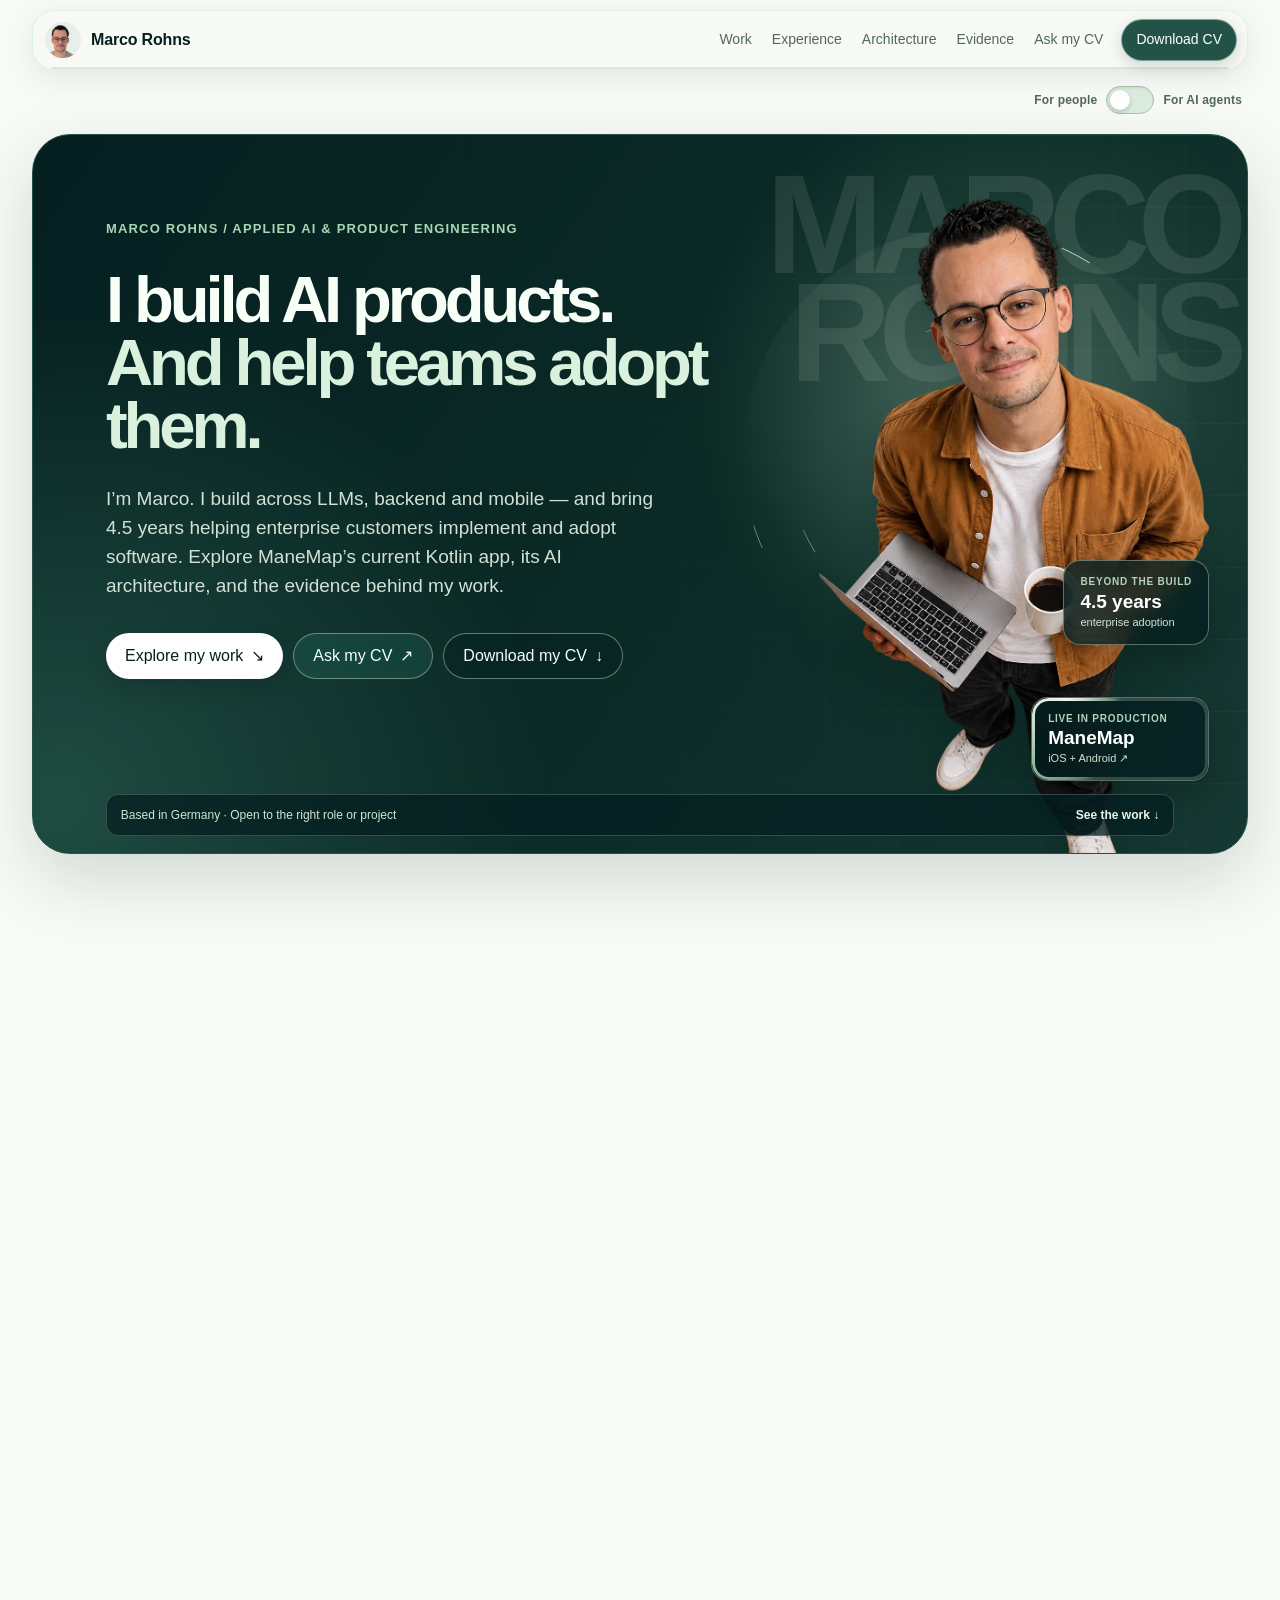
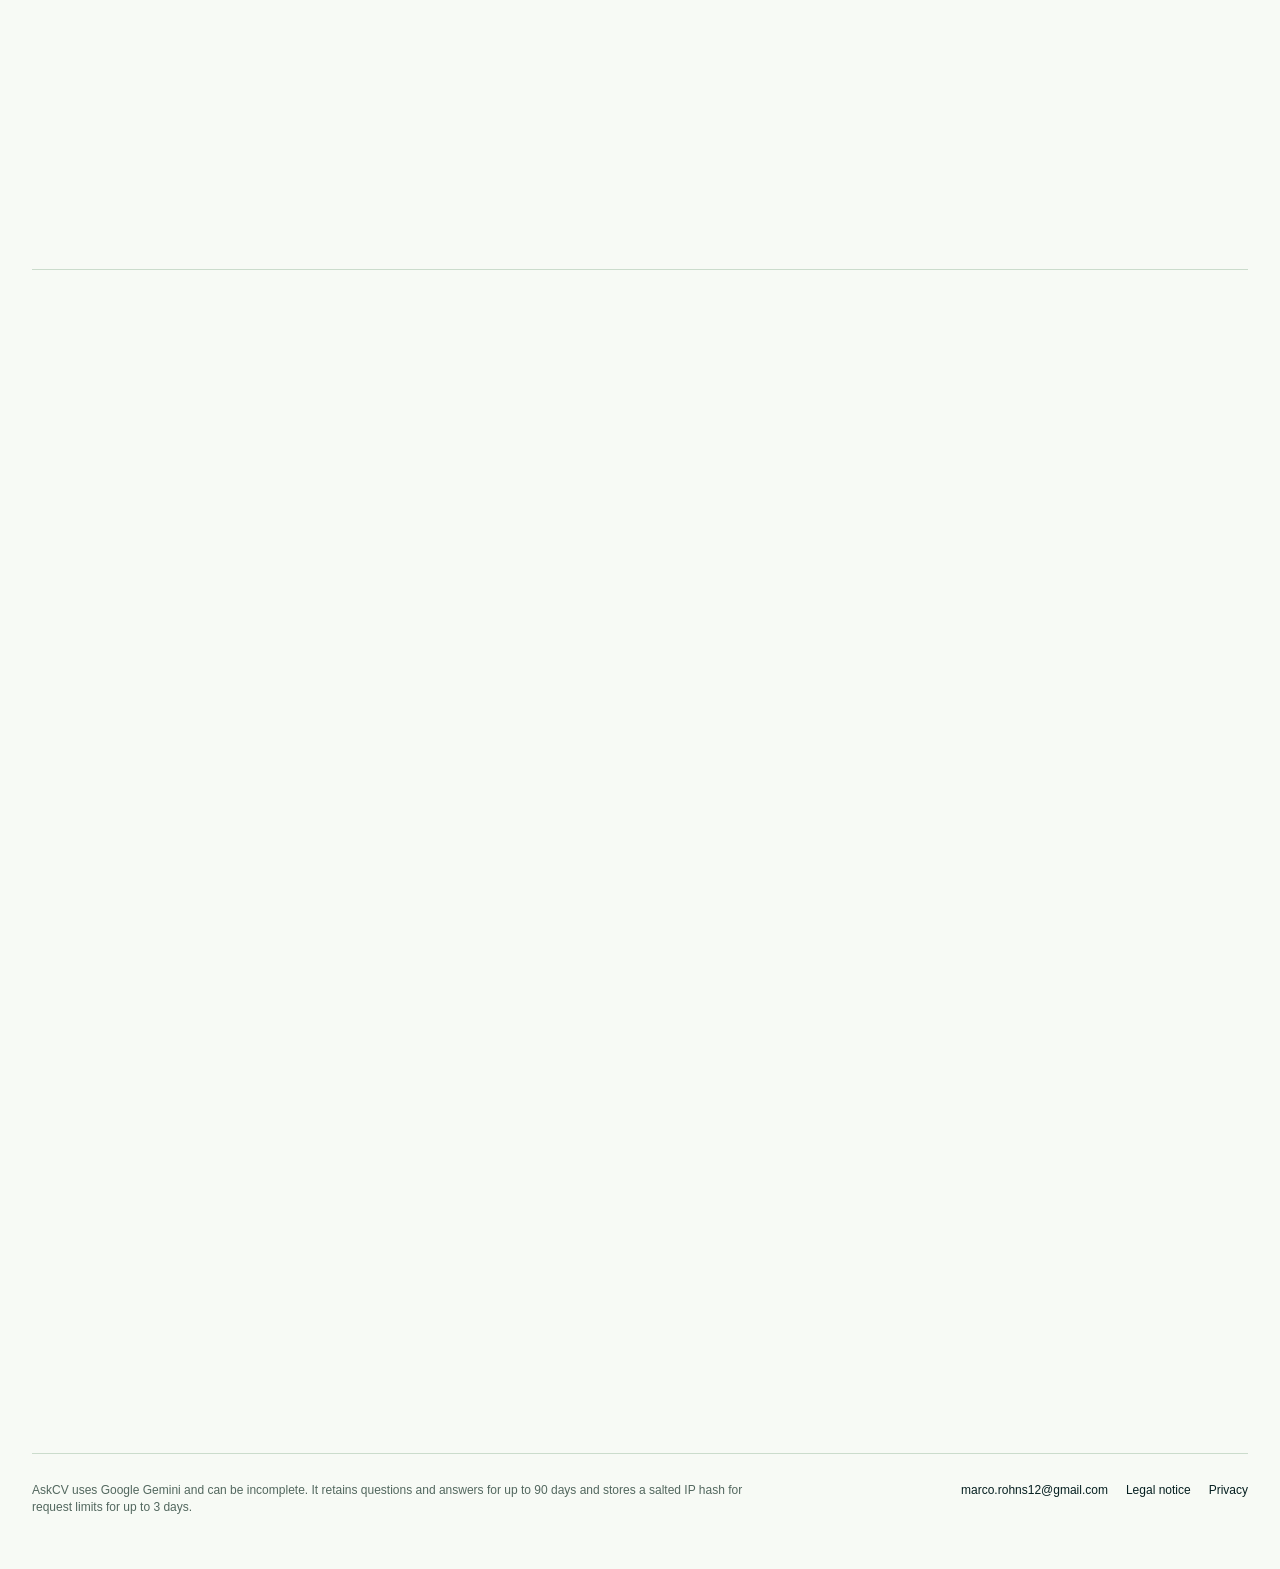
==== commit c9c69c4c: "Publish inspectable portfolio and synchronized CV evidence" ====
--- a/index.html
+++ b/index.html
@@ -5,11 +5,11 @@
 <meta http-equiv="Content-Security-Policy" content="default-src 'self'; connect-src https://ulkqedfxgogayealzqpv.supabase.co; img-src 'self'; font-src 'self'; style-src 'self'; script-src 'self'; base-uri 'none'; form-action 'none'; object-src 'none'">
 <meta name="referrer" content="strict-origin-when-cross-origin">
 <meta name="viewport" content="width=device-width, initial-scale=1, viewport-fit=cover">
-<title>Marco Rohns — AI Engineer &amp; Product Builder</title>
-<meta name="description" content="Marco Rohns builds AI products and helps teams adopt them. Explore ManeMap, his live iOS and Android app, enterprise adoption work, and an interactive CV.">
+<title>Marco Rohns — Applied AI Engineer &amp; Product Builder</title>
+<meta name="description" content="Applied AI engineering, technical implementation and customer adoption. Explore Marco Rohns’ shipped products, architecture, evaluation evidence and project experience.">
 <meta name="robots" content="index,follow,max-image-preview:large">
 <meta property="og:type" content="profile">
-<meta property="og:title" content="Marco Rohns — AI Engineer &amp; Product Builder">
+<meta property="og:title" content="Marco Rohns — Applied AI Engineer &amp; Product Builder">
 <meta property="og:description" content="I build AI products and help teams adopt them. Explore my live product, engineering decisions and enterprise adoption work.">
 <meta property="og:url" content="https://marcorhs.github.io/">
 <meta property="og:image" content="https://marcorhs.github.io/assets/social-preview.png?v=2">
@@ -17,10 +17,10 @@
 <meta property="og:image:height" content="630">
 <meta property="og:image:alt" content="Marco Rohns, AI Engineer and Product Builder">
 <meta name="twitter:card" content="summary_large_image">
-<meta name="twitter:title" content="Marco Rohns — AI Engineer &amp; Product Builder">
+<meta name="twitter:title" content="Marco Rohns — Applied AI Engineer &amp; Product Builder">
 <meta name="twitter:description" content="I build AI products and help teams adopt them.">
 <meta name="twitter:image" content="https://marcorhs.github.io/assets/social-preview.png?v=2">
-<link rel="icon" href="assets/favicon.png" type="image/png">
+<link rel="icon" href="assets/favicon-64.png" type="image/png">
 <link rel="apple-touch-icon" href="assets/apple-touch-icon.png">
 <link rel="canonical" href="https://marcorhs.github.io/">
 <link rel="alternate" type="text/markdown" href="resume.md" title="CV as Markdown">
@@ -30,12 +30,12 @@
 {"@context":"https://schema.org","@graph":[
 {"@type":"WebSite","@id":"https://marcorhs.github.io/#website","url":"https://marcorhs.github.io/","name":"Marco Rohns — AI Engineer & Product Builder","inLanguage":"en"},
 {"@type":"ProfilePage","@id":"https://marcorhs.github.io/#profile","url":"https://marcorhs.github.io/","mainEntity":{"@id":"https://marcorhs.github.io/#marco-rohns"},"isPartOf":{"@id":"https://marcorhs.github.io/#website"}},
-{"@type":"Person","@id":"https://marcorhs.github.io/#marco-rohns","name":"Marco Rohns","url":"https://marcorhs.github.io/","image":"https://marcorhs.github.io/photo.jpg","jobTitle":"AI Engineer, Product Builder & Enterprise Adoption","description":"AI engineer and product builder with a live iOS and Android product, 4.5 years in enterprise customer success and AI adoption, and more than a decade in project delivery.","address":{"@type":"PostalAddress","addressLocality":"Uplengen","addressCountry":"DE"},"email":"mailto:marco.rohns12@gmail.com","sameAs":["https://www.linkedin.com/in/marco-rohns","https://manemap.app"],"knowsLanguage":["German","Spanish","English"],"knowsAbout":["Retrieval-Augmented Generation","Large Language Models","Kotlin","Compose Multiplatform","Supabase","PostgreSQL","Enterprise Customer Success","AI adoption"],"hasOccupation":[{"@type":"Occupation","name":"AI Engineer"},{"@type":"Occupation","name":"AI Product Engineer"},{"@type":"Occupation","name":"Enterprise Adoption Specialist"}],"worksFor":{"@type":"Organization","name":"The Rohns UG","url":"https://manemap.app"},"subjectOf":[{"@type":"WebPage","name":"ManeMap and Milo technical architecture","url":"https://marcorhs.github.io/architecture.html"},{"@type":"DigitalDocument","name":"Machine-readable CV","url":"https://marcorhs.github.io/resume.md"}]},
+{"@type":"Person","@id":"https://marcorhs.github.io/#marco-rohns","name":"Marco Rohns","url":"https://marcorhs.github.io/","image":"https://marcorhs.github.io/photo.jpg","jobTitle":"Applied AI Engineer & Product Builder","description":"Applied AI product builder with a live iOS and Android product, 4.5 years in enterprise customer success and AI adoption, and approximately €3 million ARR across around 90 accounts at Ryte.","address":{"@type":"PostalAddress","addressLocality":"Uplengen","addressCountry":"DE"},"email":"mailto:marco.rohns12@gmail.com","sameAs":["https://www.linkedin.com/in/marco-rohns"],"knowsLanguage":["German","Spanish","English"],"knowsAbout":["Retrieval-Augmented Generation","Large Language Models","Kotlin","Compose Multiplatform","Supabase","PostgreSQL","Enterprise Customer Success","AI adoption"],"hasOccupation":[{"@type":"Occupation","name":"Applied AI Engineer"},{"@type":"Occupation","name":"AI Product Engineer"},{"@type":"Occupation","name":"Enterprise Adoption Specialist"}],"worksFor":{"@type":"Organization","name":"The Rohns UG","url":"https://manemap.app"},"subjectOf":[{"@type":"WebPage","name":"ManeMap and Milo technical architecture","url":"https://marcorhs.github.io/architecture.html"},{"@type":"DigitalDocument","name":"Machine-readable CV","url":"https://marcorhs.github.io/resume.md"}]},
 {"@type":"SoftwareApplication","@id":"https://manemap.app/#software","name":"ManeMap","applicationCategory":"LifestyleApplication","operatingSystem":"iOS, Android","creator":{"@id":"https://marcorhs.github.io/#marco-rohns"},"url":"https://manemap.app","description":"AI-powered horse-care app with a grounded assistant, live on iOS and Android."}
 ]}
 </script>
-<link rel="preload" href="assets/marco-hero.png" as="image">
-<link rel="stylesheet" href="style.css?v=24">
+<link rel="preload" href="assets/marco-hero.webp" as="image" type="image/webp">
+<link rel="stylesheet" href="style.css?v=25">
 </head>
 <body class="home-page">
 <a class="skip-link" href="#main">Skip to content</a>
@@ -50,6 +50,7 @@
         <a class="nav-link" href="#work">Work</a>
         <a class="nav-link" href="#adoption">Experience</a>
         <a class="nav-link" href="architecture.html">Architecture</a>
+        <a class="nav-link" href="evidence.html">Evidence</a>
         <a class="nav-link" href="#askzone">Ask my CV</a>
       </div>
       <a class="nav-cta" href="Marco_Rohns_CV.pdf" download>Download CV</a>
@@ -71,13 +72,14 @@
     </div>
   </div>
 
-  <main id="main">
+  <main id="main" tabindex="-1">
+    <div id="human-profile">
     <section class="hero" id="top" aria-labelledby="hero-title">
       <div class="hero-grid" aria-hidden="true"></div>
       <div class="hero-copy reveal">
-        <p class="eyebrow">Marco Rohns / AI engineer &amp; product builder</p>
+        <p class="eyebrow">Marco Rohns / Applied AI &amp; product engineering</p>
         <h1 id="hero-title">I build AI products.<br><em>And help teams adopt them.</em></h1>
-        <p class="intro">I’m Marco. I built ManeMap from idea to paying subscribers on iOS and Android, with 4.5 years of experience helping enterprise teams adopt software.</p>
+        <p class="intro">I’m Marco. I build across LLMs, backend and mobile — and bring 4.5 years helping enterprise customers implement and adopt software. Explore ManeMap’s current Kotlin app, its AI architecture, and the evidence behind my work.</p>
         <div class="hero-actions">
           <a class="button button-primary" href="#work">Explore my work <span aria-hidden="true">↘</span></a>
           <a class="button button-secondary" href="#askzone">Ask my CV <span aria-hidden="true">↗</span></a>
@@ -91,7 +93,7 @@
           <i class="portrait-ring portrait-ring-inner"></i>
         </span>
         <span class="portrait-wordmark" aria-hidden="true"><b>MARCO</b><b>ROHNS</b></span>
-        <img src="assets/marco-hero.png" width="851" height="1847" fetchpriority="high" alt="Marco Rohns holding a laptop and coffee">
+        <picture><source srcset="assets/marco-hero.webp" type="image/webp"><img src="assets/marco-hero.png" width="851" height="1847" fetchpriority="high" alt="Marco Rohns holding a laptop and coffee"></picture>
         <a class="hero-proof hero-proof-product rotating-border" href="#manemap"><span>Live in production</span><strong>ManeMap</strong><small>iOS + Android ↗</small></a>
         <div class="hero-proof hero-proof-adoption"><span>Beyond the build</span><strong>4.5 years</strong><small>enterprise adoption</small></div>
       </div>
@@ -132,9 +134,9 @@
 
       <article class="case-card product-case rotating-border panel-border reveal" id="manemap" aria-labelledby="manemap-title">
         <div class="case-narrative">
-          <div class="case-topline"><span>Founder &amp; AI engineer · 2026–now</span><span class="live-badge"><i></i>Live</span></div>
+          <div class="case-topline"><span>Founder &amp; AI engineer · 2025–now</span><span class="live-badge"><i></i>Live</span></div>
           <h3 id="manemap-title">ManeMap</h3>
-          <p class="case-lead">An AI-powered horse-care app I designed, built and shipped end to end. It is live in both stores with paying subscribers.</p>
+          <p class="case-lead">A live AI-powered horse-care product with paying subscribers. I built and release its current Kotlin app and Supabase backend, after managing the first React Native version with an external team.</p>
           <div class="case-proof">
             <div><b>May 2026</b><span>First release</span></div>
             <div><b>iOS + Android</b><span>Shared Kotlin codebase</span></div>
@@ -146,6 +148,7 @@
           </div>
           <div class="case-cta-row">
             <a class="case-link" href="architecture.html">See the architecture <span aria-hidden="true">→</span></a>
+            <a class="case-link" href="evidence.html#milo">Read the release checks <span aria-hidden="true">→</span></a>
             <a class="case-link" href="https://manemap.app" target="_blank" rel="noopener">Visit ManeMap <span aria-hidden="true">↗</span></a>
           </div>
         </div>
@@ -169,7 +172,7 @@
           </div>
         </div>
       </article>
-      <p class="case-ownership reveal"><strong>My role:</strong> product direction, architecture, data model, safety controls, evaluation and releases. Claude Code and MCP integrations support implementation, QA and store work.</p>
+      <p class="case-ownership reveal"><strong>My role:</strong> product direction since August 2025; current Kotlin implementation since April 2026. I own architecture, data model, response controls, evaluation and releases. Claude Code and MCP integrations support implementation and QA; I own the decisions and review.</p>
     </section>
 
     <section class="adoption-section" id="adoption" aria-labelledby="adoption-title">
@@ -184,8 +187,8 @@
           <div>
             <span>2022–2025 / Ryte</span>
             <b>Senior Customer Success Manager</b>
-            <p>Owned enterprise onboarding, reviews, renewals and expansion; drove adoption of AI-powered SEO features.</p>
-            <em>Promoted in 12 months · Recovered and renewed a €10k/month account</em>
+            <p>Managed approximately €3 million ARR across around 90 accounts, connecting onboarding, technical issue resolution, adoption and renewals. Helped customers use AI-powered SEO features in their workflows.</p>
+            <em>Promoted to Senior in September 2023 · Recovered and renewed a €10k/month account</em>
           </div>
           <div>
             <span>2021–2022 / e-bot7</span>
@@ -204,15 +207,15 @@
     <section class="ask-section" id="askzone" aria-labelledby="ask-title">
       <div class="ask-intro reveal">
         <p class="eyebrow">Recruiter shortcut</p>
-        <h2 id="ask-title"><span>Ask the CV directly.</span><img class="ask-pet" src="assets/gpt-pet-transparent.png" width="70" height="84" alt=""></h2>
-        <p>Get a focused answer about my experience, technical decisions or role fit. Every response is grounded in the CV and points back to its source.</p>
-        <div class="source-links"><a href="Marco_Rohns_CV.pdf" download>PDF CV ↓</a><a href="resume.md">CV for AI agents ↗</a></div>
+        <h2 id="ask-title"><span>Ask the CV directly.</span><picture><source srcset="assets/gpt-pet.webp" type="image/webp"><img class="ask-pet" src="assets/gpt-pet-transparent.png" width="70" height="84" alt=""></picture></h2>
+        <p>Ask about my experience, technical decisions or role fit. Answers use the published CV and reference its sections. Model-generated answers can still be incomplete or mistaken.</p>
+        <div class="source-links"><a href="Marco_Rohns_CV.pdf" download>PDF CV ↓</a><a href="resume.md">Read the CV ↗</a><a href="askcv.html">How AskCV is engineered →</a></div>
       </div>
 
       <div class="ask-panel rotating-border panel-border reveal" aria-label="CV question assistant">
         <div class="ask-panel-head">
           <div>
-            <p class="panel-eyebrow">Grounded CV assistant</p>
+            <p class="panel-eyebrow">CV-based assistant</p>
             <h3>What would you like to verify?</h3>
           </div>
           <span class="availability">EN · DE · ES</span>
@@ -227,7 +230,7 @@
         </div>
         <p class="chips-label">Choose what you want to verify</p>
         <div class="chips" id="chips" aria-label="Suggested questions"></div>
-        <p class="panel-note">If the CV does not support a claim, the assistant says so.</p>
+        <p class="panel-note">The assistant is instructed to identify missing experience as a gap. Check important details against the source.</p>
         <p class="ask-privacy">AskCV sends your question to Supabase and Google Gemini. Questions and answers are retained for up to 90 days. <a href="privacy.html#askcv">Privacy details</a></p>
         <div class="thread" id="thread" aria-live="polite"></div>
       </div>
@@ -238,31 +241,31 @@
     </div>
     <section class="credentials-section" id="credentials" aria-labelledby="credentials-title">
       <div class="section-heading reveal">
-        <p class="eyebrow">Technical range</p>
-        <h2 id="credentials-title">The work I can own.</h2>
-        <p>Engineering the system, making its limits visible, and helping people put it into practice.</p>
+        <p class="eyebrow">Projects &amp; permanent roles</p>
+        <h2 id="credentials-title">Where I can help your team.</h2>
+        <p>From a defined AI use case to implementation and adoption. These are the kinds of problems my product and customer-delivery experience can support.</p>
       </div>
       <div class="credentials-grid reveal-stagger">
         <article class="credential-card reveal">
-          <p class="card-kicker">AI systems</p>
-          <h3>Grounded, evaluated, guarded.</h3>
-          <p>RAG, vector search, embeddings, prompt engineering, safety gates, evaluation, regression testing, agents and MCP.</p>
+          <p class="card-kicker">AI implementation</p>
+          <h3>Turn a use case into a working feature.</h3>
+          <p>Connect relevant knowledge and APIs to an LLM workflow, define its response boundaries, and test representative failure cases. <a href="architecture.html">Explore Milo’s implementation →</a></p>
         </article>
         <article class="credential-card reveal">
           <p class="card-kicker">Product engineering</p>
-          <h3>Across app and backend.</h3>
-          <p>Kotlin, Compose Multiplatform, Supabase, PostgreSQL, Row Level Security, Edge Functions, TypeScript and REST APIs.</p>
+          <h3>Connect the interface to the system.</h3>
+          <p>Build across Kotlin/Compose Multiplatform, Supabase, PostgreSQL and TypeScript Edge Functions. Define data boundaries and handle model-service failures. <a href="askcv.html">Inspect a public AI service →</a></p>
         </article>
         <article class="credential-card reveal">
           <p class="card-kicker">Delivery</p>
-          <h3>From rollout to renewal.</h3>
-          <p>AI adoption, enterprise customer success, onboarding, QBRs, stakeholder management, enablement and project delivery.</p>
+          <h3>Make the rollout work for customers.</h3>
+          <p>Translate customer needs into configuration, integrations and onboarding. Equip the team to maintain the workflow after launch. <a href="#adoption">See enterprise delivery experience →</a></p>
         </article>
       </div>
       <div class="role-fit reveal" aria-label="Best fit roles">
         <span>Best fit</span>
-        <div><b>AI Engineer</b><b>AI Product Engineer</b><b>AI Solutions &amp; Adoption</b></div>
-        <p>Roles where I can ship grounded AI products, harden the user-facing system and help teams adopt it in real workflows.</p>
+        <div><b>Applied AI / Product Engineer</b><b>AI Solutions / Implementation</b><b>Technical Customer Success / TAM</b></div>
+        <p>Roles combining hands-on application engineering, technical discovery and customer delivery. Project work can start with a defined workflow, prototype, integration or adoption challenge.</p>
       </div>
       <div class="fit-panel reveal">
         <div><span>Working fit</span><b>Uplengen, Germany · Open to discussing the right role, project and working model</b></div>
@@ -275,7 +278,7 @@
       <div>
         <p class="eyebrow">Next step</p>
         <h2 id="contact-title">Need someone who can build the system and help the team use it?</h2>
-        <p>Let’s compare the role, the problem and what useful progress would look like.</p>
+        <p>Tell me about the role or project, the users, and what needs to improve. We can define a useful first deliverable together.</p>
       </div>
       <div class="contact-actions">
         <a class="button button-light" href="https://mail.google.com/mail/?view=cm&amp;fs=1&amp;to=marco.rohns12@gmail.com&amp;su=AI%20role%20or%20project" target="_blank" rel="noopener" aria-label="Email Marco using Gmail in a new tab">Email via Gmail ↗</a>
@@ -284,7 +287,7 @@
         <div class="contact-direct"><span>Direct email:</span> <a href="mailto:marco.rohns12@gmail.com">marco.rohns12@gmail.com</a></div>
       </div>
     </section>
-  </main>
+    </div>
 
   <section class="agent-profile" id="agent-profile" hidden aria-labelledby="agent-profile-title" tabindex="-1">
     <div class="agent-profile-shell">
@@ -293,23 +296,26 @@
         <h1 id="agent-profile-title">Marco Rohns</h1>
         <p>AI engineer, product builder and enterprise adoption specialist. This view is a concise, factual entry point for evaluating role fit.</p>
         <div class="agent-profile-actions">
-          <button class="agent-copy" id="copyAgentProfile" type="button">Copy profile <span aria-hidden="true">↗</span></button>
-          <a href="resume.md">Open machine-readable CV <span aria-hidden="true">↗</span></a>
+          <button class="agent-copy" id="copyAgentProfile" type="button">Copy full profile <span aria-hidden="true">↗</span></button>
+          <a href="llms-full.txt">Open full AI profile <span aria-hidden="true">↗</span></a>
           <a href="Marco_Rohns_CV.pdf" download>Download PDF CV <span aria-hidden="true">↓</span></a>
         </div>
         <p class="agent-copy-status" id="agentCopyStatus" role="status" aria-live="polite"></p>
       </div>
       <div class="agent-detail-grid">
-        <section class="agent-detail agent-detail-lead"><p>Evaluation guide</p><h2>AI engineering, product building and adoption.</h2><dl><div><dt>Best-fit roles</dt><dd>AI Engineer · AI Product Engineer · AI Solutions &amp; Adoption</dd></div><div><dt>Availability</dt><dd>Uplengen, Germany · open to the right full-time role, project or collaboration.</dd></div><div><dt>Languages</dt><dd>German and Spanish native · professional English.</dd></div></dl></section>
-        <section class="agent-detail"><p>Current product</p><h2>ManeMap · Founder &amp; AI Engineer</h2><ul><li>Built solo from idea to paying subscribers on the App Store and Google Play.</li><li>Owns product direction, architecture, data model, safety logic, evaluation and releases.</li><li>Uses Kotlin, Compose Multiplatform, Supabase, PostgreSQL, Edge Functions, pgvector, Gemini, RAG and RevenueCat.</li></ul></section>
-        <section class="agent-detail"><p>AI system evidence</p><h2>Grounded assistant with safety controls.</h2><ul><li>Milo combines curated bilingual veterinary knowledge with horse profile, weather and training history.</li><li>Health risk is classified before generation; unsafe medication detail is removed after generation.</li><li>Regression tests cover emergency detection, retrieval quality and context retention before release.</li></ul></section>
+        <section class="agent-detail agent-detail-lead"><p>Evaluation guide</p><h2>AI engineering, product building and adoption.</h2><dl><div><dt>Best-fit roles</dt><dd>Applied AI / Product Engineering · AI Solutions / Implementation · Technical Customer Success / TAM</dd></div><div><dt>Availability</dt><dd>Uplengen, Germany · open to the right full-time role, project or collaboration.</dd></div><div><dt>Languages</dt><dd>German and Spanish native · professional English.</dd></div></dl></section>
+        <section class="agent-detail"><p>Current product</p><h2>ManeMap · Founder &amp; AI Engineer</h2><ul><li>Built and releases the current Kotlin/Compose Multiplatform app and Supabase backend after managing the initial React Native version with an external team. Live in both stores with paying subscribers.</li><li>Owns product direction, architecture, data model, safety logic, evaluation and releases.</li><li>Uses Kotlin, Compose Multiplatform, Supabase, PostgreSQL, Edge Functions, pgvector, Gemini, RAG and RevenueCat.</li></ul></section>
+        <section class="agent-detail"><p>AI system evidence</p><h2>Grounded assistant with safety controls.</h2><ul><li>Milo combines curated bilingual veterinary knowledge with horse profile, weather and training history.</li><li>Health risk is classified before generation; unsafe medication detail is removed after generation.</li><li>Historical v117 routing evidence (21 August 2026): 103 offline cases including one known failure; zero unintended regressions; 12/12 live smoke probes. This is not a clinical-safety, retrieval-quality or current-runtime guarantee.</li></ul></section>
         <section class="agent-detail"><p>Enterprise AI adoption</p><h2>e-bot7 · Customer Adoption Manager · 2021–2022</h2><ul><li>Owned onboarding, rollout, configuration and integrations for enterprise AI chatbots.</li><li>Configured conversation flows, NLU training data, fallbacks, escalation and live-agent handover.</li><li>At Vienna Airport, routed unanswered traveller questions to Zendesk and onboarded the client’s bot manager.</li></ul></section>
-        <section class="agent-detail"><p>Enterprise customer success</p><h2>Ryte · Senior Customer Success Manager · 2022–2025</h2><ul><li>Owned onboarding, reviews, renewals and expansion for enterprise accounts.</li><li>Promoted from Customer Success Manager within 12 months.</li><li>Recovered and renewed a €10k/month enterprise account; drove adoption of AI-powered SEO features.</li></ul></section>
+        <section class="agent-detail"><p>Enterprise customer success</p><h2>Ryte · Senior Customer Success Manager · 2022–2025</h2><ul><li>Managed approximately €3 million ARR across around 90 accounts; owned onboarding, reviews, renewals and expansion.</li><li>Promoted to Senior Customer Success Manager in September 2023.</li><li>Recovered and renewed a €10k/month enterprise account; drove adoption of AI-powered SEO features.</li></ul></section>
         <section class="agent-detail"><p>Project delivery</p><h2>Move-Ment.net · Project Manager · 2011–2020</h2><ul><li>Planned and delivered client and event projects across cross-functional teams.</li><li>Applied lean methods to make workflows clearer and faster.</li><li>Brings nearly a decade of project delivery before the enterprise AI roles.</li></ul></section>
-        <section class="agent-detail agent-detail-source"><p>Source material</p><h2>Use the detailed record.</h2><p>The machine-readable CV holds the full experience record. AskCV answers against that source and identifies unsupported claims as gaps.</p><div><a href="resume.md">Machine-readable CV ↗</a><a href="llms-full.txt">Full AI profile ↗</a><a href="architecture.html">Architecture deep dive ↗</a><a href="docs/threat-model.md">Threat model ↗</a><a href="docs/evaluation.md">Regression evidence ↗</a><a href="#askzone" data-return-to-human>AskCV ↗</a></div></section>
+        <section class="agent-detail"><p>Project scope</p><h2>Build, integrate and enable.</h2><p>Applied LLM features, retrieval and API integration, mobile/backend delivery, technical onboarding and AI adoption. Specialist model training, ML research and large-scale platform engineering are not established by this portfolio.</p></section>
+        <section class="agent-detail agent-detail-source"><p>Source material</p><h2>Use the detailed record.</h2><p>The CV holds the career record. The full AI profile includes evidence links and scope limits. AskCV uses curated CV text; its source labels do not independently verify every generated statement.</p><div><a href="resume.md">Machine-readable CV ↗</a><a href="llms-full.txt">Full AI profile ↗</a><a href="architecture.html">Architecture deep dive ↗</a><a href="askcv.html">AskCV engineering case ↗</a><a href="evidence.html">Evidence and decisions ↗</a><a href="#askzone" data-return-to-human>AskCV ↗</a></div></section>
       </div>
     </div>
   </section>
+
+  </main>
 
   <footer>
     <p>AskCV uses Google Gemini and can be incomplete. It retains questions and answers for up to 90 days and stores a salted IP hash for request limits for up to 3 days.</p>
@@ -317,6 +323,8 @@
   </footer>
 </div>
 
-<script src="app.js?v=14" defer></script>
+<script src="profile-data.js?v=20261104" defer></script>
+<script src="profile-view.js?v=1" defer></script>
+<script src="app.js?v=15" defer></script>
 </body>
 </html>
--- a/style.css
+++ b/style.css
@@ -1569,7 +1569,14 @@
 .agent-facts > div { min-height: 180px; padding: 29px 28px; background: rgba(5,31,32,.51); }
 .agent-facts dt { margin-bottom: 11px; color: #a9d6b3; font-size: 11px; font-weight: 700; letter-spacing: .09em; text-transform: uppercase; }
 .agent-facts dd { margin: 0; color: #f6fff7; font-size: 15px; line-height: 1.48; }
-.agent-mode footer { display: none; }
+.agent-mode footer { display: block; }
+
+/* Evidence stays readable without changing the existing visual language. */
+.credential-card p a { display: inline-block; margin-top: 12px; font-weight: 600; color: var(--blue); text-underline-offset: 3px; }
+.source-links { flex-wrap: wrap; row-gap: 10px; }
+.case-cta-row { flex-wrap: wrap; }
+.a .src { text-decoration: underline; text-underline-offset: 3px; }
+.agent-detail p, .agent-detail li { overflow-wrap: anywhere; }
 
 @media (max-width: 760px) {
   .view-switch-wrap { justify-content: center; margin: 13px 0 -1px; }
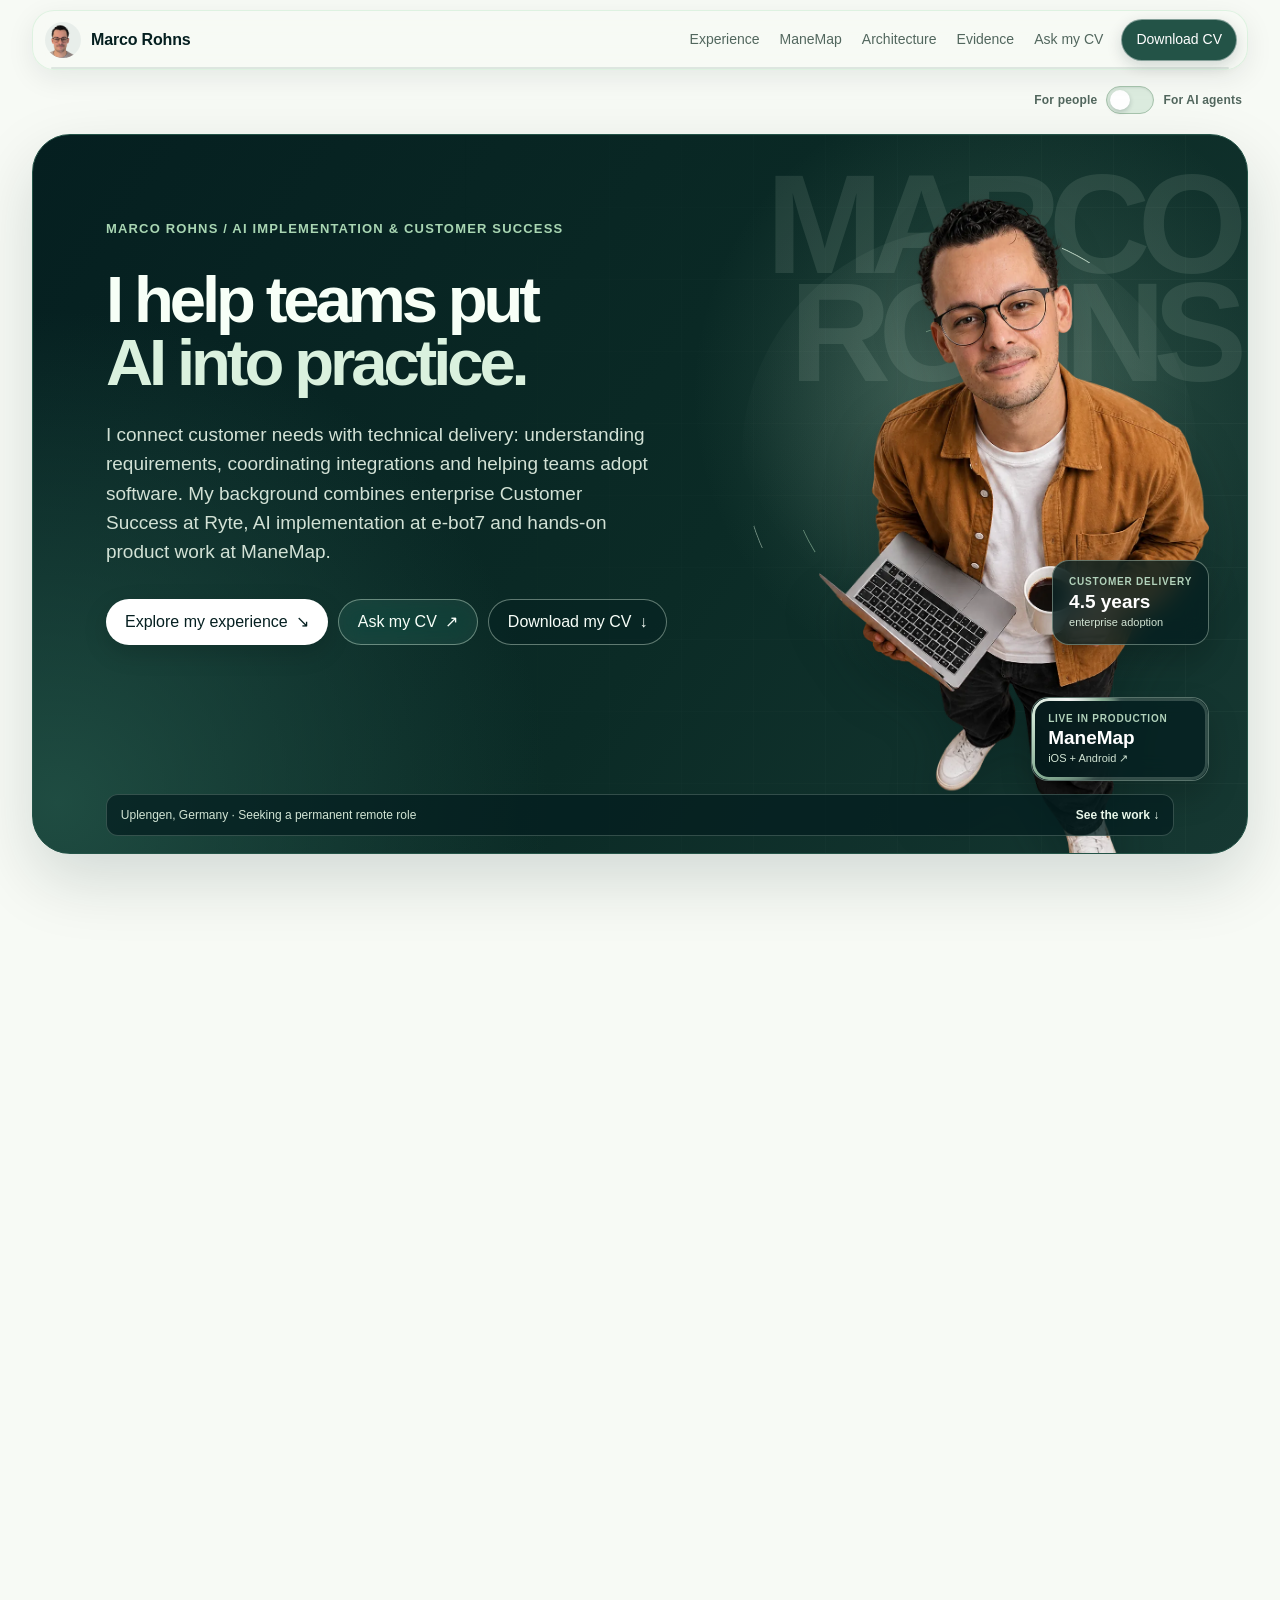
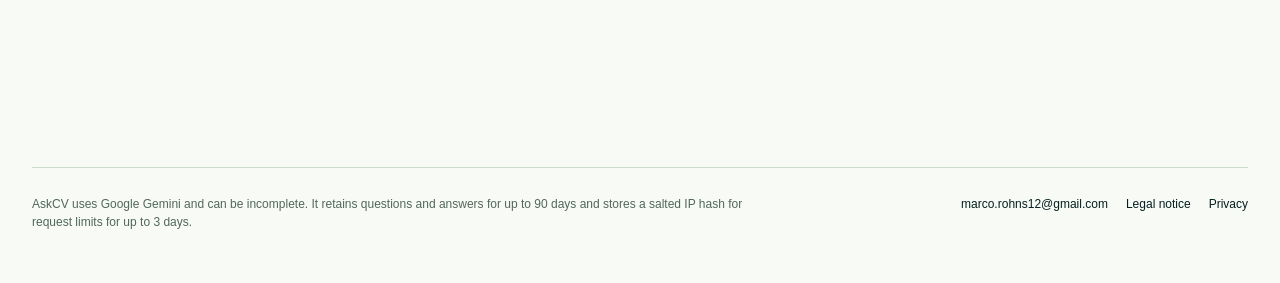
==== commit d409676a: "Position portfolio for AI implementation roles and align CV with green palette" ====
--- a/index.html
+++ b/index.html
@@ -5,21 +5,19 @@
 <meta http-equiv="Content-Security-Policy" content="default-src 'self'; connect-src https://ulkqedfxgogayealzqpv.supabase.co; img-src 'self'; font-src 'self'; style-src 'self'; script-src 'self'; base-uri 'none'; form-action 'none'; object-src 'none'">
 <meta name="referrer" content="strict-origin-when-cross-origin">
 <meta name="viewport" content="width=device-width, initial-scale=1, viewport-fit=cover">
-<title>Marco Rohns — Applied AI Engineer &amp; Product Builder</title>
-<meta name="description" content="Applied AI engineering, technical implementation and customer adoption. Explore Marco Rohns’ shipped products, architecture, evaluation evidence and project experience.">
+<title>Marco Rohns — AI Implementation &amp; Customer Success</title>
+<meta name="description" content="Customer-facing AI implementation, enterprise customer success and technical delivery. Explore Marco Rohns’ experience at Ryte, e-bot7 and ManeMap.">
 <meta name="robots" content="index,follow,max-image-preview:large">
 <meta property="og:type" content="profile">
-<meta property="og:title" content="Marco Rohns — Applied AI Engineer &amp; Product Builder">
-<meta property="og:description" content="I build AI products and help teams adopt them. Explore my live product, engineering decisions and enterprise adoption work.">
+<meta property="og:title" content="Marco Rohns — AI Implementation &amp; Customer Success">
+<meta property="og:description" content="I help customers and teams put AI into practice. Enterprise customer ownership, implementation and hands-on product experience.">
 <meta property="og:url" content="https://marcorhs.github.io/">
-<meta property="og:image" content="https://marcorhs.github.io/assets/social-preview.png?v=2">
-<meta property="og:image:width" content="1200">
-<meta property="og:image:height" content="630">
-<meta property="og:image:alt" content="Marco Rohns, AI Engineer and Product Builder">
+<meta property="og:image" content="https://marcorhs.github.io/photo.jpg">
+<meta property="og:image:alt" content="Marco Rohns — AI Implementation and Customer Success">
 <meta name="twitter:card" content="summary_large_image">
-<meta name="twitter:title" content="Marco Rohns — Applied AI Engineer &amp; Product Builder">
-<meta name="twitter:description" content="I build AI products and help teams adopt them.">
-<meta name="twitter:image" content="https://marcorhs.github.io/assets/social-preview.png?v=2">
+<meta name="twitter:title" content="Marco Rohns — AI Implementation &amp; Customer Success">
+<meta name="twitter:description" content="I help customers and teams put AI into practice.">
+<meta name="twitter:image" content="https://marcorhs.github.io/photo.jpg">
 <link rel="icon" href="assets/favicon-64.png" type="image/png">
 <link rel="apple-touch-icon" href="assets/apple-touch-icon.png">
 <link rel="canonical" href="https://marcorhs.github.io/">
@@ -28,14 +26,14 @@
 <link rel="alternate" type="text/plain" href="llms-full.txt" title="Detailed profile for AI readers">
 <script type="application/ld+json">
 {"@context":"https://schema.org","@graph":[
-{"@type":"WebSite","@id":"https://marcorhs.github.io/#website","url":"https://marcorhs.github.io/","name":"Marco Rohns — AI Engineer & Product Builder","inLanguage":"en"},
+{"@type":"WebSite","@id":"https://marcorhs.github.io/#website","url":"https://marcorhs.github.io/","name":"Marco Rohns — AI Implementation & Customer Success","inLanguage":"en"},
 {"@type":"ProfilePage","@id":"https://marcorhs.github.io/#profile","url":"https://marcorhs.github.io/","mainEntity":{"@id":"https://marcorhs.github.io/#marco-rohns"},"isPartOf":{"@id":"https://marcorhs.github.io/#website"}},
-{"@type":"Person","@id":"https://marcorhs.github.io/#marco-rohns","name":"Marco Rohns","url":"https://marcorhs.github.io/","image":"https://marcorhs.github.io/photo.jpg","jobTitle":"Applied AI Engineer & Product Builder","description":"Applied AI product builder with a live iOS and Android product, 4.5 years in enterprise customer success and AI adoption, and approximately €3 million ARR across around 90 accounts at Ryte.","address":{"@type":"PostalAddress","addressLocality":"Uplengen","addressCountry":"DE"},"email":"mailto:marco.rohns12@gmail.com","sameAs":["https://www.linkedin.com/in/marco-rohns"],"knowsLanguage":["German","Spanish","English"],"knowsAbout":["Retrieval-Augmented Generation","Large Language Models","Kotlin","Compose Multiplatform","Supabase","PostgreSQL","Enterprise Customer Success","AI adoption"],"hasOccupation":[{"@type":"Occupation","name":"Applied AI Engineer"},{"@type":"Occupation","name":"AI Product Engineer"},{"@type":"Occupation","name":"Enterprise Adoption Specialist"}],"worksFor":{"@type":"Organization","name":"The Rohns UG","url":"https://manemap.app"},"subjectOf":[{"@type":"WebPage","name":"ManeMap and Milo technical architecture","url":"https://marcorhs.github.io/architecture.html"},{"@type":"DigitalDocument","name":"Machine-readable CV","url":"https://marcorhs.github.io/resume.md"}]},
+{"@type":"Person","@id":"https://marcorhs.github.io/#marco-rohns","name":"Marco Rohns","url":"https://marcorhs.github.io/","image":"https://marcorhs.github.io/photo.jpg","jobTitle":"Founder, ManeMap","description":"Customer-facing implementation and customer success professional with experience at Ryte and e-bot7 and hands-on AI product development at ManeMap. Managed approximately €3 million ARR across around 90 accounts at Ryte.","address":{"@type":"PostalAddress","addressLocality":"Uplengen","addressCountry":"DE"},"email":"mailto:marco.rohns12@gmail.com","sameAs":["https://www.linkedin.com/in/marco-rohns"],"knowsLanguage":["German","Spanish","English"],"knowsAbout":["Retrieval-Augmented Generation","Large Language Models","Kotlin","Compose Multiplatform","Supabase","PostgreSQL","Enterprise Customer Success","AI adoption"],"worksFor":{"@type":"Organization","name":"The Rohns UG","url":"https://manemap.app"},"subjectOf":[{"@type":"WebPage","name":"ManeMap and Milo technical architecture","url":"https://marcorhs.github.io/architecture.html"},{"@type":"DigitalDocument","name":"Machine-readable CV","url":"https://marcorhs.github.io/resume.md"}]},
 {"@type":"SoftwareApplication","@id":"https://manemap.app/#software","name":"ManeMap","applicationCategory":"LifestyleApplication","operatingSystem":"iOS, Android","creator":{"@id":"https://marcorhs.github.io/#marco-rohns"},"url":"https://manemap.app","description":"AI-powered horse-care app with a grounded assistant, live on iOS and Android."}
 ]}
 </script>
 <link rel="preload" href="assets/marco-hero.webp" as="image" type="image/webp">
-<link rel="stylesheet" href="style.css?v=25">
+<link rel="stylesheet" href="style.css?v=26">
 </head>
 <body class="home-page">
 <a class="skip-link" href="#main">Skip to content</a>
@@ -47,13 +45,13 @@
     </a>
     <nav aria-label="Primary navigation">
       <div class="nav-links" id="nav-links">
-        <a class="nav-link" href="#work">Work</a>
         <a class="nav-link" href="#adoption">Experience</a>
+        <a class="nav-link" href="#work">ManeMap</a>
         <a class="nav-link" href="architecture.html">Architecture</a>
         <a class="nav-link" href="evidence.html">Evidence</a>
         <a class="nav-link" href="#askzone">Ask my CV</a>
       </div>
-      <a class="nav-cta" href="Marco_Rohns_CV.pdf" download>Download CV</a>
+      <a class="nav-cta" href="Marco_Rohns_CV.pdf?v=20261127-green" download>Download CV</a>
       <button class="nav-toggle" id="navToggle" type="button" aria-expanded="false" aria-controls="nav-links" aria-label="Open navigation menu">
         <span></span><span></span><span></span>
       </button>
@@ -77,13 +75,13 @@
     <section class="hero" id="top" aria-labelledby="hero-title">
       <div class="hero-grid" aria-hidden="true"></div>
       <div class="hero-copy reveal">
-        <p class="eyebrow">Marco Rohns / Applied AI &amp; product engineering</p>
-        <h1 id="hero-title">I build AI products.<br><em>And help teams adopt them.</em></h1>
-        <p class="intro">I’m Marco. I build across LLMs, backend and mobile — and bring 4.5 years helping enterprise customers implement and adopt software. Explore ManeMap’s current Kotlin app, its AI architecture, and the evidence behind my work.</p>
+        <p class="eyebrow">Marco Rohns / AI implementation &amp; customer success</p>
+        <h1 id="hero-title">I help teams put<br><em>AI into practice.</em></h1>
+        <p class="intro">I connect customer needs with technical delivery: understanding requirements, coordinating integrations and helping teams adopt software. My background combines enterprise Customer Success at Ryte, AI implementation at e-bot7 and hands-on product work at ManeMap.</p>
         <div class="hero-actions">
-          <a class="button button-primary" href="#work">Explore my work <span aria-hidden="true">↘</span></a>
+          <a class="button button-primary" href="#adoption">Explore my experience <span aria-hidden="true">↘</span></a>
           <a class="button button-secondary" href="#askzone">Ask my CV <span aria-hidden="true">↗</span></a>
-          <a class="button button-cv" href="Marco_Rohns_CV.pdf" download>Download my CV <span aria-hidden="true">↓</span></a>
+          <a class="button button-cv" href="Marco_Rohns_CV.pdf?v=20261127-green" download>Download my CV <span aria-hidden="true">↓</span></a>
         </div>
       </div>
       <div class="hero-portrait reveal">
@@ -95,46 +93,76 @@
         <span class="portrait-wordmark" aria-hidden="true"><b>MARCO</b><b>ROHNS</b></span>
         <picture><source srcset="assets/marco-hero.webp" type="image/webp"><img src="assets/marco-hero.png" width="851" height="1847" fetchpriority="high" alt="Marco Rohns holding a laptop and coffee"></picture>
         <a class="hero-proof hero-proof-product rotating-border" href="#manemap"><span>Live in production</span><strong>ManeMap</strong><small>iOS + Android ↗</small></a>
-        <div class="hero-proof hero-proof-adoption"><span>Beyond the build</span><strong>4.5 years</strong><small>enterprise adoption</small></div>
-      </div>
-      <div class="hero-bottom"><span>Based in Germany · Open to the right role or project</span><a href="#directions">See the work <span aria-hidden="true">↓</span></a></div>
+        <div class="hero-proof hero-proof-adoption"><span>Customer delivery</span><strong>4.5 years</strong><small>enterprise adoption</small></div>
+      </div>
+      <div class="hero-bottom"><span>Uplengen, Germany · Seeking a permanent remote role</span><a href="#directions">See the work <span aria-hidden="true">↓</span></a></div>
     </section>
 
     <section class="directions-section" id="directions" aria-labelledby="directions-title">
       <div class="section-heading reveal">
         <p class="eyebrow">Start here</p>
-        <h2 id="directions-title">The work, from three angles.</h2>
-        <p>A shipped product, the decisions that make its AI useful, and experience bringing technology into real teams.</p>
+        <h2 id="directions-title">Customer ownership. Technical delivery. Hands-on experience.</h2>
+        <p>See how I have supported enterprise customers, delivered AI implementations and developed a live product.</p>
       </div>
       <div class="direction-grid reveal-stagger">
+        <a class="direction-card direction-adoption reveal" href="#adoption">
+          <span class="direction-index">01 / Customer delivery</span>
+          <div class="direction-art direction-art-adoption" aria-hidden="true"><strong>4.5</strong><span>years connecting software<br>with the people using it</span></div>
+          <h3>Start with my experience.</h3><p>Customer ownership at Ryte and enterprise chatbot implementation at e-bot7.</p><span class="direction-arrow" aria-hidden="true">↗</span>
+        </a>
         <a class="direction-card direction-product reveal" href="#manemap">
-          <span class="direction-index">01 / Product</span>
-          <div class="direction-art direction-art-phone"><img src="assets/manemap-home.webp" width="760" height="1569" loading="lazy" alt=""></div>
+          <span class="direction-index">02 / Product</span>
+          <div class="direction-art direction-art-phone"><img src="assets/manemap-fg10-home.webp" width="1170" height="2532" loading="lazy" alt=""></div>
           <h3>See what I shipped.</h3><p>ManeMap is live in both app stores with paying subscribers.</p><span class="direction-arrow" aria-hidden="true">↗</span>
         </a>
         <a class="direction-card direction-systems reveal" href="architecture.html">
-          <span class="direction-index">02 / Decisions</span>
+          <span class="direction-index">03 / Decisions</span>
           <div class="direction-art direction-art-flow" aria-hidden="true"><span>Context</span><i></i><span>Grounding</span><i></i><span>Safety</span></div>
           <h3>Inspect the system.</h3><p>Follow the context, retrieval and safety decisions behind the assistant.</p><span class="direction-arrow" aria-hidden="true">↗</span>
         </a>
-        <a class="direction-card direction-adoption reveal" href="#adoption">
-          <span class="direction-index">03 / Adoption</span>
-          <div class="direction-art direction-art-adoption" aria-hidden="true"><strong>4.5</strong><span>years connecting software<br>with the people using it</span></div>
-          <h3>Look beyond launch.</h3><p>Enterprise onboarding, renewals and AI feature adoption.</p><span class="direction-arrow" aria-hidden="true">↗</span>
-        </a>
+
+      </div>
+    </section>
+
+    <section class="adoption-section" id="adoption" aria-labelledby="adoption-title">
+      <div class="section-heading reveal">
+        <p class="eyebrow">Enterprise experience</p>
+        <h2 id="adoption-title">From customer requirements<br>to adoption and renewal.</h2>
+        <p>At Ryte and e-bot7, I worked with customers, Product, Engineering and Sales to turn requirements into workable solutions, support go-live and improve adoption.</p>
+      </div>
+      <div class="adoption-record reveal">
+        <div class="adoption-record-intro"><span>In practice</span><strong>I connect the customer’s goals with the people and technical work needed to deliver them.</strong><div class="practice-loop" aria-hidden="true"><span class="practice-signal">Customer signal</span><i></i><span class="practice-decision">Product decision</span><i></i><span class="practice-adoption">Adoption</span></div></div>
+        <div class="career-timeline">
+          <div>
+            <span>2022–2025 / Ryte</span>
+            <b>Senior Customer Success Manager</b>
+            <p>Managed approximately €3 million ARR across around 90 accounts. Owned onboarding, success plans, QBRs, adoption and renewals, coordinating with Product and Engineering to resolve technical blockers.</p>
+            <em>Promoted to Senior in September 2023 · Recovered and renewed a €10k/month account</em>
+          </div>
+          <div>
+            <span>2021–2022 / e-bot7</span>
+            <b>Customer Adoption Manager</b>
+            <p>Guided enterprise chatbot implementations through requirements, configuration, integration coordination and go-live. For Vienna Airport, coordinated live flight-data integration and Zendesk handover with engineering and client stakeholders, then enabled the customer’s bot manager to maintain the solution.</p>
+          </div>
+          <div>
+            <span>2011–2020 / Move-Ment.net</span>
+            <b>Project Manager</b>
+            <p>Planned and delivered client and event projects across cross-functional teams, then applied lean methods to make workflows clearer and faster.</p>
+          </div>
+        </div>
       </div>
     </section>
 
     <section class="work-section" id="work" aria-labelledby="work-title">
       <div class="section-heading reveal">
-        <p class="eyebrow">Selected work / 01</p>
-        <h2 id="work-title">A product you can inspect.</h2>
-        <p>Beyond the stack and diagrams, here is the app itself and the decisions behind it.</p>
+        <p class="eyebrow">Hands-on product work</p>
+        <h2 id="work-title">Hands-on experience with a live AI product.</h2>
+        <p>ManeMap gives me practical experience with the product decisions, integration work and troubleshooting that sit behind a customer-facing solution.</p>
       </div>
 
       <article class="case-card product-case rotating-border panel-border reveal" id="manemap" aria-labelledby="manemap-title">
         <div class="case-narrative">
-          <div class="case-topline"><span>Founder &amp; AI engineer · 2025–now</span><span class="live-badge"><i></i>Live</span></div>
+          <div class="case-topline"><span>Founder · Product &amp; technical delivery · 2025–now</span><span class="live-badge"><i></i>Live</span></div>
           <h3 id="manemap-title">ManeMap</h3>
           <p class="case-lead">A live AI-powered horse-care product with paying subscribers. I built and release its current Kotlin app and Supabase backend, after managing the first React Native version with an external team.</p>
           <div class="case-proof">
@@ -144,7 +172,7 @@
           <div class="case-decisions" aria-label="Three product decisions">
             <div><span>01 / Context</span><p>Horse, weather, care and training data shape the daily experience.</p></div>
             <div><span>02 / Grounding</span><p>Milo uses a curated bilingual knowledge base and relevant horse context.</p></div>
-            <div><span>03 / Safety</span><p>Emergency classification and output sanitisation guard the answer path.</p></div>
+            <div><span>03 / Safety</span><p>Risk routing and output checks are designed to flag concerns and guide users towards veterinary support.</p></div>
           </div>
           <div class="case-cta-row">
             <a class="case-link" href="architecture.html">See the architecture <span aria-hidden="true">→</span></a>
@@ -153,16 +181,17 @@
           </div>
         </div>
         <div class="product-visual">
-          <p class="product-visual-label">Inside the product <span>01 / 02</span></p>
+          <p class="product-visual-label">Forest Glass design preview <span>01 / 02</span></p>
           <div class="screen-selector" role="group" aria-label="Choose a ManeMap screen to emphasise">
             <button type="button" data-screen-target="daily" aria-controls="product-shots screen-annotation" aria-pressed="true">Daily context</button>
             <button type="button" data-screen-target="milo" aria-controls="product-shots screen-annotation" aria-pressed="false">Milo assistant</button>
           </div>
           <div class="product-shots" id="product-shots" data-active="daily" aria-label="ManeMap application screens">
-            <img data-screen="daily" src="assets/manemap-home.webp" width="760" height="1569" loading="lazy" alt="ManeMap home screen showing a horse profile and Milo's daily care tip">
-            <img data-screen="milo" src="assets/manemap-milo.webp" width="760" height="1569" loading="lazy" alt="ManeMap Milo assistant screen with suggested horse-care questions">
+            <img data-screen="daily" src="assets/manemap-fg10-home.webp" width="1170" height="2532" loading="lazy" alt="ManeMap Forest Glass home design preview showing a horse profile and Milo's daily care tip">
+            <img data-screen="milo" src="assets/manemap-fg10-milo.webp" width="1170" height="2532" loading="lazy" alt="ManeMap Forest Glass Milo assistant design preview with suggested questions">
           </div>
           <div class="screen-annotation" id="screen-annotation" aria-live="polite">
+            <p class="screen-preview-disclaimer">Design preview; app-store versions may differ.</p>
             <p data-screen-note="daily"><strong>Daily context.</strong> The home screen brings the horse profile and a care tip into the same view so guidance starts with the animal, not a blank prompt.</p>
             <p data-screen-note="milo" hidden><strong>Milo assistant.</strong> Suggested questions lead into a conversation grounded in the curated knowledge base and each horse’s context.</p>
           </div>
@@ -173,35 +202,6 @@
         </div>
       </article>
       <p class="case-ownership reveal"><strong>My role:</strong> product direction since August 2025; current Kotlin implementation since April 2026. I own architecture, data model, response controls, evaluation and releases. Claude Code and MCP integrations support implementation and QA; I own the decisions and review.</p>
-    </section>
-
-    <section class="adoption-section" id="adoption" aria-labelledby="adoption-title">
-      <div class="section-heading reveal">
-        <p class="eyebrow">Selected work / 02</p>
-        <h2 id="adoption-title">Building the product is half the work.<br>Helping teams use it is the other.</h2>
-        <p>Before building ManeMap, I spent 4.5 years helping enterprise customers launch, use and renew software — building on nearly a decade of project delivery.</p>
-      </div>
-      <div class="adoption-record reveal">
-        <div class="adoption-record-intro"><span>In practice</span><strong>Product decisions get better when you understand how people work after launch.</strong><div class="practice-loop" aria-hidden="true"><span class="practice-signal">Customer signal</span><i></i><span class="practice-decision">Product decision</span><i></i><span class="practice-adoption">Adoption</span></div></div>
-        <div class="career-timeline">
-          <div>
-            <span>2022–2025 / Ryte</span>
-            <b>Senior Customer Success Manager</b>
-            <p>Managed approximately €3 million ARR across around 90 accounts, connecting onboarding, technical issue resolution, adoption and renewals. Helped customers use AI-powered SEO features in their workflows.</p>
-            <em>Promoted to Senior in September 2023 · Recovered and renewed a €10k/month account</em>
-          </div>
-          <div>
-            <span>2021–2022 / e-bot7</span>
-            <b>Customer Adoption Manager</b>
-            <p>Rolled out enterprise AI chatbots, configuring flows, NLU training data, escalations, handover and integrations. At Vienna Airport, unresolved traveller questions became Zendesk tickets, while I onboarded the dedicated bot manager to run content updates after go-live.</p>
-          </div>
-          <div>
-            <span>2011–2020 / Move-Ment.net</span>
-            <b>Project Manager</b>
-            <p>Planned and delivered client and event projects across cross-functional teams, then applied lean methods to make workflows clearer and faster.</p>
-          </div>
-        </div>
-      </div>
     </section>
 
     <section class="ask-section" id="askzone" aria-labelledby="ask-title">
@@ -209,7 +209,7 @@
         <p class="eyebrow">Recruiter shortcut</p>
         <h2 id="ask-title"><span>Ask the CV directly.</span><picture><source srcset="assets/gpt-pet.webp" type="image/webp"><img class="ask-pet" src="assets/gpt-pet-transparent.png" width="70" height="84" alt=""></picture></h2>
         <p>Ask about my experience, technical decisions or role fit. Answers use the published CV and reference its sections. Model-generated answers can still be incomplete or mistaken.</p>
-        <div class="source-links"><a href="Marco_Rohns_CV.pdf" download>PDF CV ↓</a><a href="resume.md">Read the CV ↗</a><a href="askcv.html">How AskCV is engineered →</a></div>
+        <div class="source-links"><a href="Marco_Rohns_CV.pdf?v=20261127-green" download>PDF CV ↓</a><a href="resume.md">Read the CV ↗</a><a href="askcv.html">How AskCV is engineered →</a></div>
       </div>
 
       <div class="ask-panel rotating-border panel-border reveal" aria-label="CV question assistant">
@@ -222,7 +222,7 @@
         </div>
         <div class="askbox">
           <label for="q">Your question</label>
-          <textarea id="q" rows="3" maxlength="600" placeholder="What has Marco built with AI?"></textarea>
+          <textarea id="q" rows="3" maxlength="600" placeholder="How has Marco helped customers implement AI?"></textarea>
           <div class="askrow">
             <span class="hint" id="costnote">Press Enter to ask. Up to 15 questions a day.</span>
             <span><button class="primary" id="askBtn">Ask</button><button class="ghost stop" id="stopBtn" hidden>Stop</button></span>
@@ -241,20 +241,20 @@
     </div>
     <section class="credentials-section" id="credentials" aria-labelledby="credentials-title">
       <div class="section-heading reveal">
-        <p class="eyebrow">Projects &amp; permanent roles</p>
-        <h2 id="credentials-title">Where I can help your team.</h2>
-        <p>From a defined AI use case to implementation and adoption. These are the kinds of problems my product and customer-delivery experience can support.</p>
+        <p class="eyebrow">The roles I’m looking for</p>
+        <h2 id="credentials-title">What I would bring to your team.</h2>
+        <p>I’m looking to join a company in a role combining customer ownership, AI implementation and technical delivery. I enjoy working with customers and colleagues to make technology useful in day-to-day work.</p>
       </div>
       <div class="credentials-grid reveal-stagger">
         <article class="credential-card reveal">
           <p class="card-kicker">AI implementation</p>
-          <h3>Turn a use case into a working feature.</h3>
-          <p>Connect relevant knowledge and APIs to an LLM workflow, define its response boundaries, and test representative failure cases. <a href="architecture.html">Explore Milo’s implementation →</a></p>
+          <h3>Translate requirements into a workable solution.</h3>
+          <p>Understand the customer’s workflow, configure the solution and coordinate integrations. Bring practical experience with retrieval, APIs and testing from a live AI product. <a href="architecture.html">Explore Milo’s implementation →</a></p>
         </article>
         <article class="credential-card reveal">
-          <p class="card-kicker">Product engineering</p>
-          <h3>Connect the interface to the system.</h3>
-          <p>Build across Kotlin/Compose Multiplatform, Supabase, PostgreSQL and TypeScript Edge Functions. Define data boundaries and handle model-service failures. <a href="askcv.html">Inspect a public AI service →</a></p>
+          <p class="card-kicker">Technical collaboration</p>
+          <h3>Work through technical problems together.</h3>
+          <p>Work with engineering and product colleagues on requirements, dependencies, troubleshooting and validation. My own app and backend work helps me investigate issues and explain technical tradeoffs. <a href="askcv.html">Inspect a public AI service →</a></p>
         </article>
         <article class="credential-card reveal">
           <p class="card-kicker">Delivery</p>
@@ -264,12 +264,12 @@
       </div>
       <div class="role-fit reveal" aria-label="Best fit roles">
         <span>Best fit</span>
-        <div><b>Applied AI / Product Engineer</b><b>AI Solutions / Implementation</b><b>Technical Customer Success / TAM</b></div>
-        <p>Roles combining hands-on application engineering, technical discovery and customer delivery. Project work can start with a defined workflow, prototype, integration or adoption challenge.</p>
+        <div><b>AI Implementation / Solutions Consultant</b><b>Senior / Technical Customer Success</b><b>Technical Account Manager</b></div>
+        <p>A permanent role within a company, working across customer needs, technical teams and delivery. I’m open to full-time employment or a suitable part-time arrangement.</p>
       </div>
       <div class="fit-panel reveal">
-        <div><span>Working fit</span><b>Uplengen, Germany · Open to discussing the right role, project and working model</b></div>
-        <div><span>Languages</span><b>German and Spanish native · Professional English</b></div>
+        <div><span>Working fit</span><b>Remote from Uplengen, Germany · No recurring office days · Travel up to quarterly</b></div>
+        <div><span>Languages</span><b>German and Spanish native · Fluent English</b></div>
         <div><span>Selected AI learning</span><b>AI Agent Bootcamp · Foundations of AI · PMI Generative AI</b></div>
       </div>
     </section>
@@ -277,13 +277,13 @@
     <section class="contact-section rotating-border panel-border reveal" id="contact" aria-labelledby="contact-title">
       <div>
         <p class="eyebrow">Next step</p>
-        <h2 id="contact-title">Need someone who can build the system and help the team use it?</h2>
-        <p>Tell me about the role or project, the users, and what needs to improve. We can define a useful first deliverable together.</p>
+        <h2 id="contact-title">Looking for someone to connect customers and technology?</h2>
+        <p>I’d like to hear about your team, the role and the customers I would support. Let’s discuss how my implementation experience, customer ownership and hands-on AI work could contribute.</p>
       </div>
       <div class="contact-actions">
-        <a class="button button-light" href="https://mail.google.com/mail/?view=cm&amp;fs=1&amp;to=marco.rohns12@gmail.com&amp;su=AI%20role%20or%20project" target="_blank" rel="noopener" aria-label="Email Marco using Gmail in a new tab">Email via Gmail ↗</a>
+        <a class="button button-light" href="https://mail.google.com/mail/?view=cm&amp;fs=1&amp;to=marco.rohns12@gmail.com&amp;su=AI%20implementation%20or%20customer%20success%20role" target="_blank" rel="noopener" aria-label="Email Marco using Gmail in a new tab">Email via Gmail ↗</a>
         <a class="button button-outline" href="https://www.linkedin.com/in/marco-rohns" target="_blank" rel="noopener">LinkedIn ↗</a>
-        <a class="button button-outline contact-cv" href="Marco_Rohns_CV.pdf" download>Download CV ↓</a>
+        <a class="button button-outline contact-cv" href="Marco_Rohns_CV.pdf?v=20261127-green" download>Download CV ↓</a>
         <div class="contact-direct"><span>Direct email:</span> <a href="mailto:marco.rohns12@gmail.com">marco.rohns12@gmail.com</a></div>
       </div>
     </section>
@@ -294,22 +294,22 @@
       <div class="agent-profile-intro">
         <p class="eyebrow">Structured profile for AI agents</p>
         <h1 id="agent-profile-title">Marco Rohns</h1>
-        <p>AI engineer, product builder and enterprise adoption specialist. This view is a concise, factual entry point for evaluating role fit.</p>
+        <p>Customer-facing AI implementation, enterprise customer success and technical delivery. Seeking a permanent role within a company; hands-on ManeMap development supports this experience.</p>
         <div class="agent-profile-actions">
           <button class="agent-copy" id="copyAgentProfile" type="button">Copy full profile <span aria-hidden="true">↗</span></button>
           <a href="llms-full.txt">Open full AI profile <span aria-hidden="true">↗</span></a>
-          <a href="Marco_Rohns_CV.pdf" download>Download PDF CV <span aria-hidden="true">↓</span></a>
+          <a href="Marco_Rohns_CV.pdf?v=20261127-green" download>Download PDF CV <span aria-hidden="true">↓</span></a>
         </div>
         <p class="agent-copy-status" id="agentCopyStatus" role="status" aria-live="polite"></p>
       </div>
       <div class="agent-detail-grid">
-        <section class="agent-detail agent-detail-lead"><p>Evaluation guide</p><h2>AI engineering, product building and adoption.</h2><dl><div><dt>Best-fit roles</dt><dd>Applied AI / Product Engineering · AI Solutions / Implementation · Technical Customer Success / TAM</dd></div><div><dt>Availability</dt><dd>Uplengen, Germany · open to the right full-time role, project or collaboration.</dd></div><div><dt>Languages</dt><dd>German and Spanish native · professional English.</dd></div></dl></section>
-        <section class="agent-detail"><p>Current product</p><h2>ManeMap · Founder &amp; AI Engineer</h2><ul><li>Built and releases the current Kotlin/Compose Multiplatform app and Supabase backend after managing the initial React Native version with an external team. Live in both stores with paying subscribers.</li><li>Owns product direction, architecture, data model, safety logic, evaluation and releases.</li><li>Uses Kotlin, Compose Multiplatform, Supabase, PostgreSQL, Edge Functions, pgvector, Gemini, RAG and RevenueCat.</li></ul></section>
+        <section class="agent-detail agent-detail-lead"><p>Evaluation guide</p><h2>AI implementation, customer ownership and delivery.</h2><dl><div><dt>Best-fit roles</dt><dd>AI Implementation / Solutions Consultant · Senior / Technical Customer Success · Technical Account Manager</dd></div><div><dt>Availability</dt><dd>Permanent remote employment from Uplengen, Germany; full-time or suitable part-time. No recurring office days; travel up to quarterly.</dd></div><div><dt>Languages</dt><dd>German and Spanish native · fluent English.</dd></div></dl></section>
+        <section class="agent-detail"><p>Current product</p><h2>ManeMap · Founder</h2><ul><li>Built and releases the current Kotlin/Compose Multiplatform app and Supabase backend after managing the initial React Native version with an external team. Live in both stores with paying subscribers.</li><li>Owns product direction, architecture, data model, safety logic, evaluation and releases.</li><li>Uses Kotlin, Compose Multiplatform, Supabase, PostgreSQL, Edge Functions, pgvector, Gemini, RAG and RevenueCat.</li></ul></section>
         <section class="agent-detail"><p>AI system evidence</p><h2>Grounded assistant with safety controls.</h2><ul><li>Milo combines curated bilingual veterinary knowledge with horse profile, weather and training history.</li><li>Health risk is classified before generation; unsafe medication detail is removed after generation.</li><li>Historical v117 routing evidence (21 August 2026): 103 offline cases including one known failure; zero unintended regressions; 12/12 live smoke probes. This is not a clinical-safety, retrieval-quality or current-runtime guarantee.</li></ul></section>
-        <section class="agent-detail"><p>Enterprise AI adoption</p><h2>e-bot7 · Customer Adoption Manager · 2021–2022</h2><ul><li>Owned onboarding, rollout, configuration and integrations for enterprise AI chatbots.</li><li>Configured conversation flows, NLU training data, fallbacks, escalation and live-agent handover.</li><li>At Vienna Airport, routed unanswered traveller questions to Zendesk and onboarded the client’s bot manager.</li></ul></section>
+        <section class="agent-detail"><p>Enterprise AI adoption</p><h2>e-bot7 · Customer Adoption Manager · 2021–2022</h2><ul><li>Guided onboarding, configuration, integration coordination and rollout for enterprise AI chatbots with customers and engineering colleagues.</li><li>Configured conversation flows, NLU training data, fallbacks, escalation and live-agent handover.</li><li>At Vienna Airport, routed unanswered traveller questions to Zendesk and onboarded the client’s bot manager.</li></ul></section>
         <section class="agent-detail"><p>Enterprise customer success</p><h2>Ryte · Senior Customer Success Manager · 2022–2025</h2><ul><li>Managed approximately €3 million ARR across around 90 accounts; owned onboarding, reviews, renewals and expansion.</li><li>Promoted to Senior Customer Success Manager in September 2023.</li><li>Recovered and renewed a €10k/month enterprise account; drove adoption of AI-powered SEO features.</li></ul></section>
         <section class="agent-detail"><p>Project delivery</p><h2>Move-Ment.net · Project Manager · 2011–2020</h2><ul><li>Planned and delivered client and event projects across cross-functional teams.</li><li>Applied lean methods to make workflows clearer and faster.</li><li>Brings nearly a decade of project delivery before the enterprise AI roles.</li></ul></section>
-        <section class="agent-detail"><p>Project scope</p><h2>Build, integrate and enable.</h2><p>Applied LLM features, retrieval and API integration, mobile/backend delivery, technical onboarding and AI adoption. Specialist model training, ML research and large-scale platform engineering are not established by this portfolio.</p></section>
+        <section class="agent-detail"><p>Role scope</p><h2>Implement, coordinate and enable.</h2><p>Customer discovery, solution configuration, API integration coordination, technical onboarding and AI adoption, supported by hands-on product development. Specialist model training, ML research and large-scale platform engineering are not established by this portfolio.</p></section>
         <section class="agent-detail agent-detail-source"><p>Source material</p><h2>Use the detailed record.</h2><p>The CV holds the career record. The full AI profile includes evidence links and scope limits. AskCV uses curated CV text; its source labels do not independently verify every generated statement.</p><div><a href="resume.md">Machine-readable CV ↗</a><a href="llms-full.txt">Full AI profile ↗</a><a href="architecture.html">Architecture deep dive ↗</a><a href="askcv.html">AskCV engineering case ↗</a><a href="evidence.html">Evidence and decisions ↗</a><a href="#askzone" data-return-to-human>AskCV ↗</a></div></section>
       </div>
     </div>
@@ -323,8 +323,8 @@
   </footer>
 </div>
 
-<script src="profile-data.js?v=20261104" defer></script>
+<script src="profile-data.js?v=20261127" defer></script>
 <script src="profile-view.js?v=1" defer></script>
-<script src="app.js?v=15" defer></script>
+<script src="app.js?v=16" defer></script>
 </body>
 </html>
--- a/style.css
+++ b/style.css
@@ -1649,3 +1649,13 @@
   .hero-proof-adoption { top: 45%; }
   .hero-proof-product { top: 62%; }
 }
+
+/* Forest Glass previews are screen captures; frame them without altering their content. */
+.direction-art-phone img, .home-page .product-shots img {
+  box-sizing: border-box;
+  border: 3px solid #87988d;
+  border-radius: 24px;
+  background: #071813;
+}
+.direction-art-phone img { border-width: 2px; border-radius: 17px; }
+.screen-annotation .screen-preview-disclaimer { margin: 0 0 7px; color: #bfd4c3; font-size: 11px; }
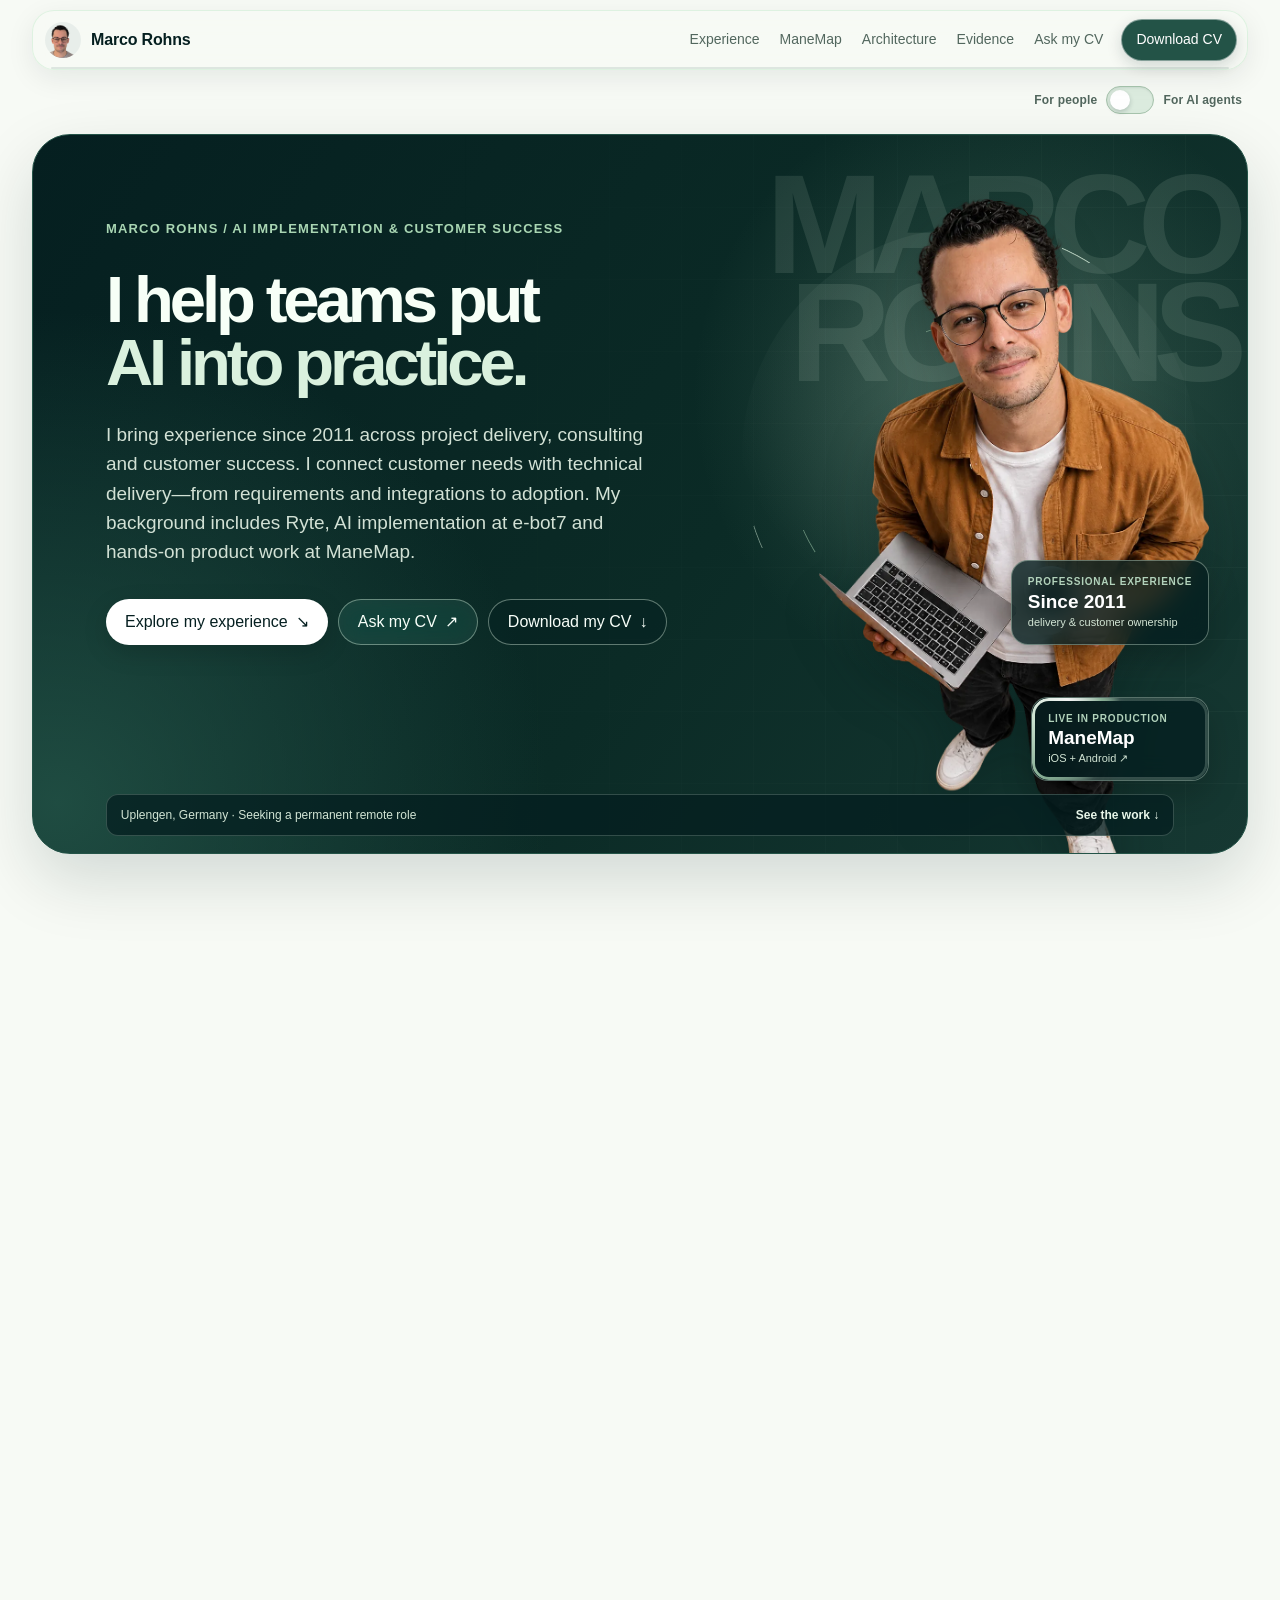
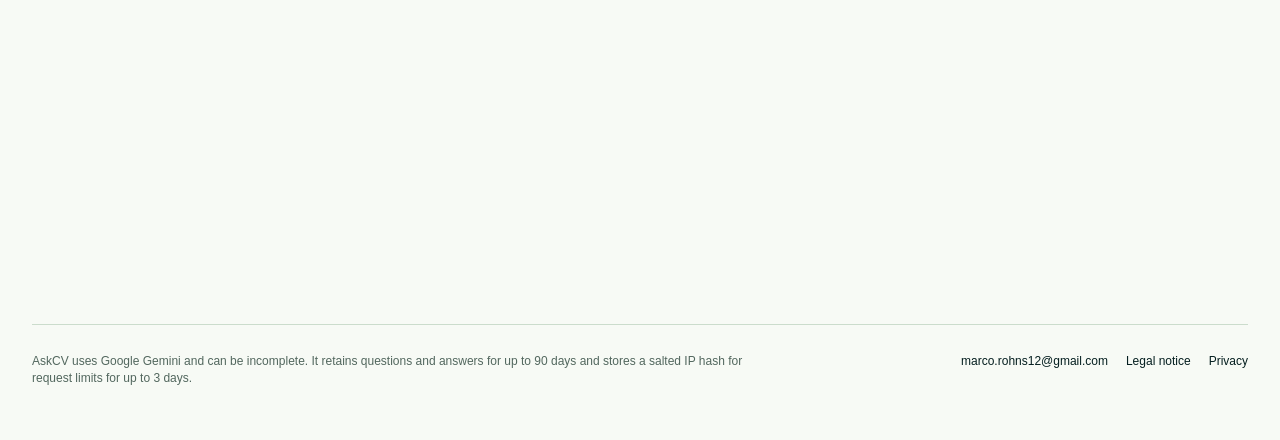
==== commit ec87dfb5: "Lead with career experience since 2011 across delivery, consulting and customer success" ====
--- a/index.html
+++ b/index.html
@@ -77,7 +77,7 @@
       <div class="hero-copy reveal">
         <p class="eyebrow">Marco Rohns / AI implementation &amp; customer success</p>
         <h1 id="hero-title">I help teams put<br><em>AI into practice.</em></h1>
-        <p class="intro">I connect customer needs with technical delivery: understanding requirements, coordinating integrations and helping teams adopt software. My background combines enterprise Customer Success at Ryte, AI implementation at e-bot7 and hands-on product work at ManeMap.</p>
+        <p class="intro">I bring experience since 2011 across project delivery, consulting and customer success. I connect customer needs with technical delivery—from requirements and integrations to adoption. My background includes Ryte, AI implementation at e-bot7 and hands-on product work at ManeMap.</p>
         <div class="hero-actions">
           <a class="button button-primary" href="#adoption">Explore my experience <span aria-hidden="true">↘</span></a>
           <a class="button button-secondary" href="#askzone">Ask my CV <span aria-hidden="true">↗</span></a>
@@ -93,7 +93,7 @@
         <span class="portrait-wordmark" aria-hidden="true"><b>MARCO</b><b>ROHNS</b></span>
         <picture><source srcset="assets/marco-hero.webp" type="image/webp"><img src="assets/marco-hero.png" width="851" height="1847" fetchpriority="high" alt="Marco Rohns holding a laptop and coffee"></picture>
         <a class="hero-proof hero-proof-product rotating-border" href="#manemap"><span>Live in production</span><strong>ManeMap</strong><small>iOS + Android ↗</small></a>
-        <div class="hero-proof hero-proof-adoption"><span>Customer delivery</span><strong>4.5 years</strong><small>enterprise adoption</small></div>
+        <div class="hero-proof hero-proof-adoption"><span>Professional experience</span><strong>Since 2011</strong><small>delivery &amp; customer ownership</small></div>
       </div>
       <div class="hero-bottom"><span>Uplengen, Germany · Seeking a permanent remote role</span><a href="#directions">See the work <span aria-hidden="true">↓</span></a></div>
     </section>
@@ -107,8 +107,8 @@
       <div class="direction-grid reveal-stagger">
         <a class="direction-card direction-adoption reveal" href="#adoption">
           <span class="direction-index">01 / Customer delivery</span>
-          <div class="direction-art direction-art-adoption" aria-hidden="true"><strong>4.5</strong><span>years connecting software<br>with the people using it</span></div>
-          <h3>Start with my experience.</h3><p>Customer ownership at Ryte and enterprise chatbot implementation at e-bot7.</p><span class="direction-arrow" aria-hidden="true">↗</span>
+          <div class="direction-art direction-art-adoption" aria-hidden="true"><strong>15</strong><span>years across project delivery,<br>consulting &amp; customer success</span></div>
+          <h3>Start with my experience.</h3><p>Project management, consulting and enterprise customer ownership, with AI implementation at e-bot7.</p><span class="direction-arrow" aria-hidden="true">↗</span>
         </a>
         <a class="direction-card direction-product reveal" href="#manemap">
           <span class="direction-index">02 / Product</span>
@@ -126,7 +126,7 @@
 
     <section class="adoption-section" id="adoption" aria-labelledby="adoption-title">
       <div class="section-heading reveal">
-        <p class="eyebrow">Enterprise experience</p>
+        <p class="eyebrow">Career experience since 2011</p>
         <h2 id="adoption-title">From customer requirements<br>to adoption and renewal.</h2>
         <p>At Ryte and e-bot7, I worked with customers, Product, Engineering and Sales to turn requirements into workable solutions, support go-live and improve adoption.</p>
       </div>
@@ -143,6 +143,11 @@
             <span>2021–2022 / e-bot7</span>
             <b>Customer Adoption Manager</b>
             <p>Guided enterprise chatbot implementations through requirements, configuration, integration coordination and go-live. For Vienna Airport, coordinated live flight-data integration and Zendesk handover with engineering and client stakeholders, then enabled the customer’s bot manager to maintain the solution.</p>
+          </div>
+          <div>
+            <span>2020–2021 / eXperts consulting center</span>
+            <b>Consultant</b>
+            <p>Recruited and placed IT and engineering specialists and executives, managing the sales cycle from prospecting to close.</p>
           </div>
           <div>
             <span>2011–2020 / Move-Ment.net</span>
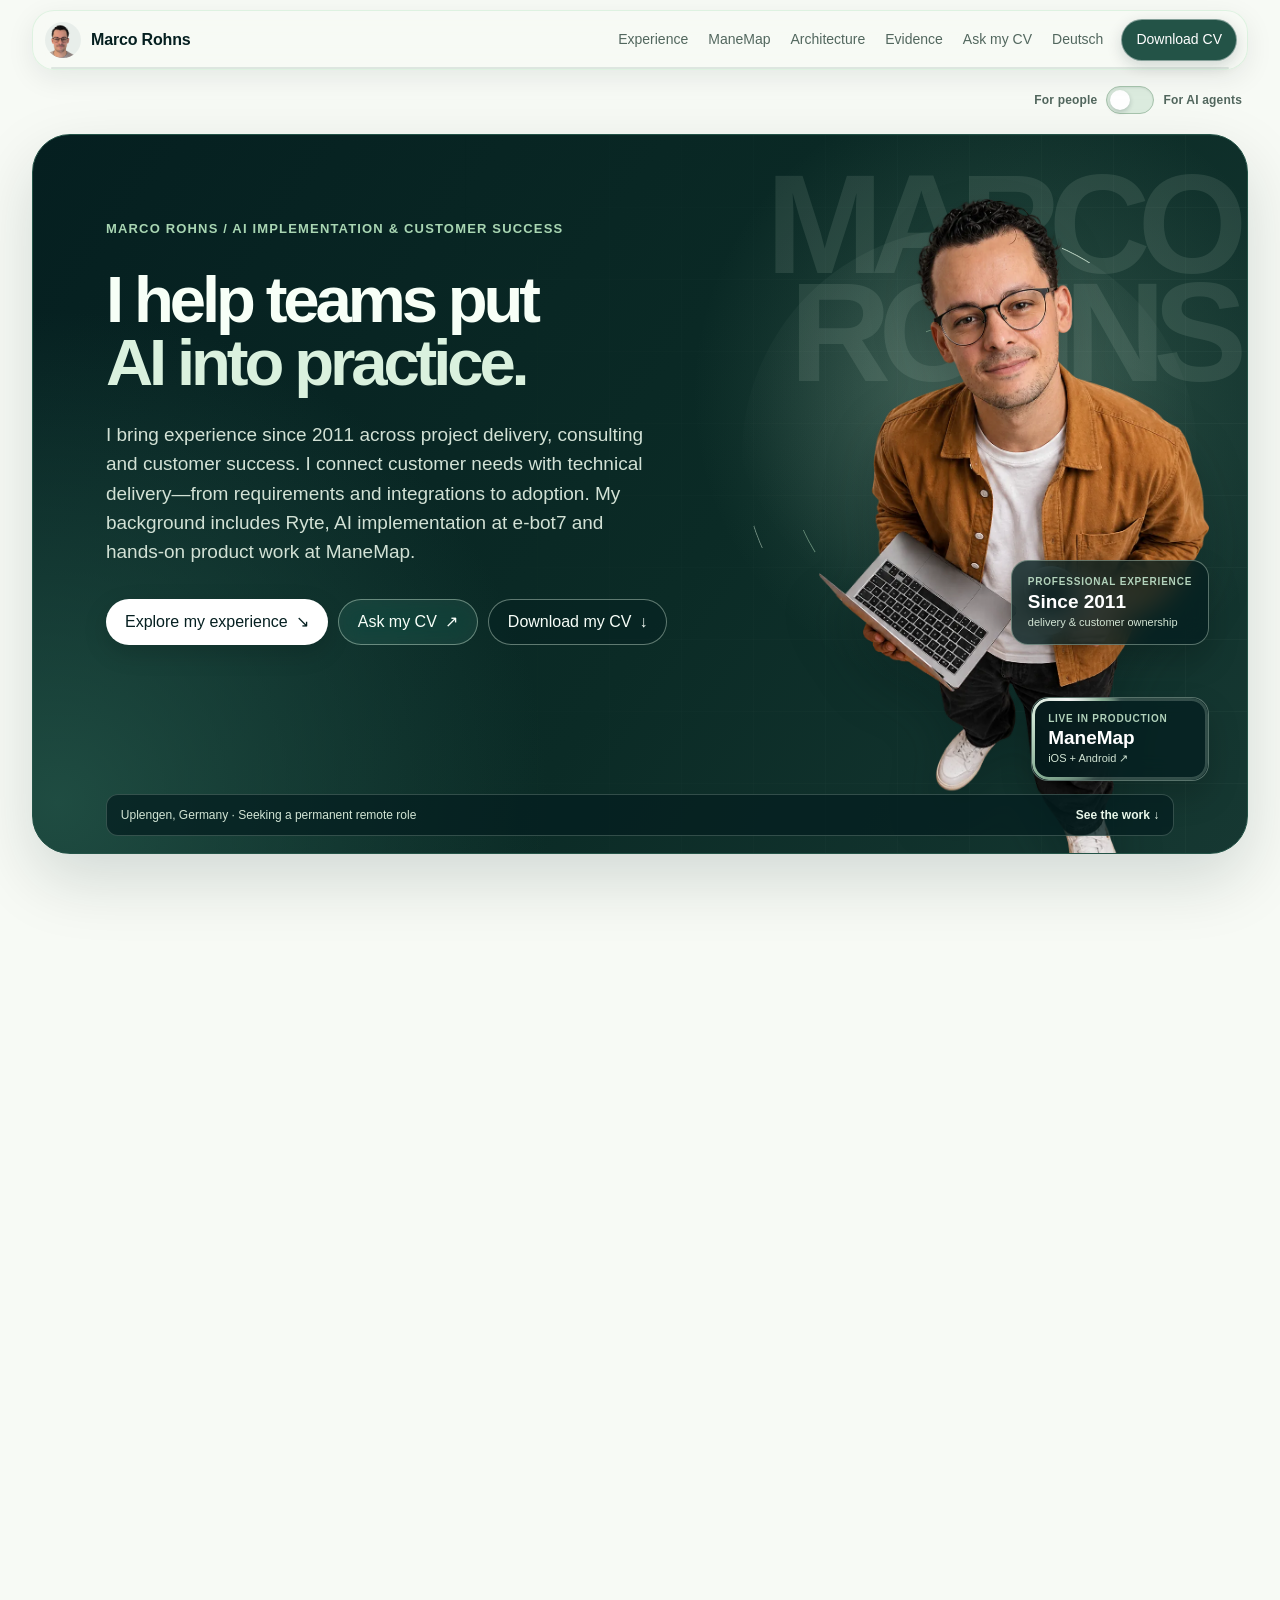
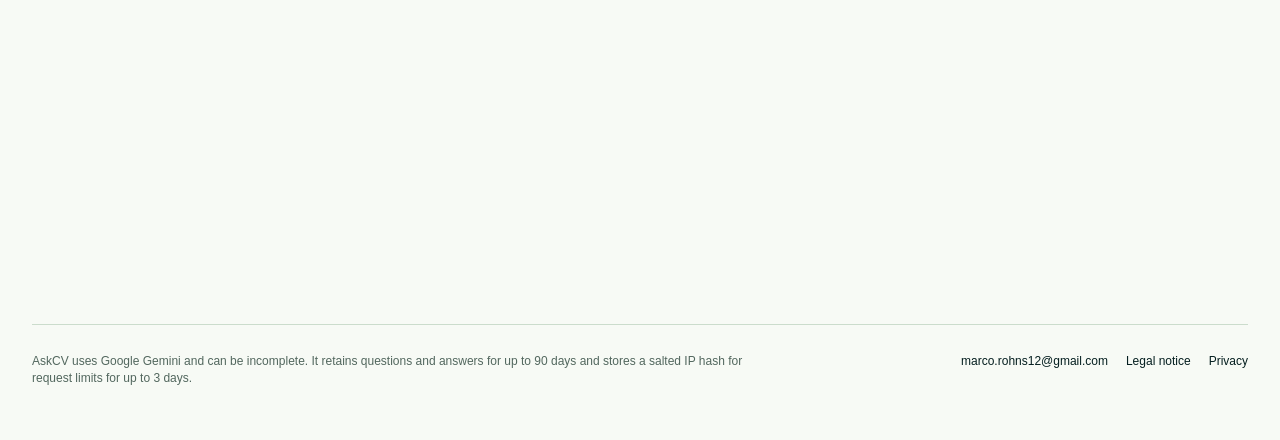
==== commit 3d8b66c4: "Add German portfolio and agent discovery markup" ====
--- a/index.html
+++ b/index.html
@@ -12,25 +12,111 @@
 <meta property="og:title" content="Marco Rohns — AI Implementation &amp; Customer Success">
 <meta property="og:description" content="I help customers and teams put AI into practice. Enterprise customer ownership, implementation and hands-on product experience.">
 <meta property="og:url" content="https://marcorhs.github.io/">
-<meta property="og:image" content="https://marcorhs.github.io/photo.jpg">
-<meta property="og:image:alt" content="Marco Rohns — AI Implementation and Customer Success">
+<meta property="og:image" content="https://marcorhs.github.io/assets/social-preview-20261127.jpg">
+<meta property="og:image:type" content="image/jpeg">
+<meta property="og:image:width" content="1146">
+<meta property="og:image:height" content="720">
+<meta property="og:image:alt" content="Marco Rohns portfolio header: I help teams put AI into practice, with professional experience since 2011.">
 <meta name="twitter:card" content="summary_large_image">
 <meta name="twitter:title" content="Marco Rohns — AI Implementation &amp; Customer Success">
 <meta name="twitter:description" content="I help customers and teams put AI into practice.">
-<meta name="twitter:image" content="https://marcorhs.github.io/photo.jpg">
+<meta name="twitter:image" content="https://marcorhs.github.io/assets/social-preview-20261127.jpg">
+<meta name="twitter:image:alt" content="Marco Rohns portfolio header: I help teams put AI into practice.">
 <link rel="icon" href="assets/favicon-64.png" type="image/png">
 <link rel="apple-touch-icon" href="assets/apple-touch-icon.png">
 <link rel="canonical" href="https://marcorhs.github.io/">
+<link rel="alternate" hreflang="en" href="https://marcorhs.github.io/">
+<link rel="alternate" hreflang="de" href="https://marcorhs.github.io/de/">
+<link rel="alternate" hreflang="x-default" href="https://marcorhs.github.io/">
 <link rel="alternate" type="text/markdown" href="resume.md" title="CV as Markdown">
 <link rel="alternate" type="text/plain" href="llms.txt" title="Profile for AI readers">
 <link rel="alternate" type="text/plain" href="llms-full.txt" title="Detailed profile for AI readers">
 <script type="application/ld+json">
-{"@context":"https://schema.org","@graph":[
-{"@type":"WebSite","@id":"https://marcorhs.github.io/#website","url":"https://marcorhs.github.io/","name":"Marco Rohns — AI Implementation & Customer Success","inLanguage":"en"},
-{"@type":"ProfilePage","@id":"https://marcorhs.github.io/#profile","url":"https://marcorhs.github.io/","mainEntity":{"@id":"https://marcorhs.github.io/#marco-rohns"},"isPartOf":{"@id":"https://marcorhs.github.io/#website"}},
-{"@type":"Person","@id":"https://marcorhs.github.io/#marco-rohns","name":"Marco Rohns","url":"https://marcorhs.github.io/","image":"https://marcorhs.github.io/photo.jpg","jobTitle":"Founder, ManeMap","description":"Customer-facing implementation and customer success professional with experience at Ryte and e-bot7 and hands-on AI product development at ManeMap. Managed approximately €3 million ARR across around 90 accounts at Ryte.","address":{"@type":"PostalAddress","addressLocality":"Uplengen","addressCountry":"DE"},"email":"mailto:marco.rohns12@gmail.com","sameAs":["https://www.linkedin.com/in/marco-rohns"],"knowsLanguage":["German","Spanish","English"],"knowsAbout":["Retrieval-Augmented Generation","Large Language Models","Kotlin","Compose Multiplatform","Supabase","PostgreSQL","Enterprise Customer Success","AI adoption"],"worksFor":{"@type":"Organization","name":"The Rohns UG","url":"https://manemap.app"},"subjectOf":[{"@type":"WebPage","name":"ManeMap and Milo technical architecture","url":"https://marcorhs.github.io/architecture.html"},{"@type":"DigitalDocument","name":"Machine-readable CV","url":"https://marcorhs.github.io/resume.md"}]},
-{"@type":"SoftwareApplication","@id":"https://manemap.app/#software","name":"ManeMap","applicationCategory":"LifestyleApplication","operatingSystem":"iOS, Android","creator":{"@id":"https://marcorhs.github.io/#marco-rohns"},"url":"https://manemap.app","description":"AI-powered horse-care app with a grounded assistant, live on iOS and Android."}
-]}
+{
+  "@context": "https://schema.org",
+  "@graph": [
+    {
+      "@type": "WebSite",
+      "@id": "https://marcorhs.github.io/#website",
+      "url": "https://marcorhs.github.io/",
+      "name": "Marco Rohns — AI Implementation & Customer Success",
+      "inLanguage": ["en", "de"],
+      "publisher": {
+        "@id": "https://marcorhs.github.io/#marco-rohns"
+      }
+    },
+    {
+      "@type": "ProfilePage",
+      "@id": "https://marcorhs.github.io/#profile",
+      "url": "https://marcorhs.github.io/",
+      "inLanguage": "en",
+      "isPartOf": {
+        "@id": "https://marcorhs.github.io/#website"
+      },
+      "mainEntity": {
+        "@id": "https://marcorhs.github.io/#marco-rohns"
+      }
+    },
+    {
+      "@type": "Person",
+      "@id": "https://marcorhs.github.io/#marco-rohns",
+      "name": "Marco Rohns",
+      "url": "https://marcorhs.github.io/",
+      "image": "https://marcorhs.github.io/photo.jpg",
+      "jobTitle": "Founder, ManeMap",
+      "description": "Customer-facing AI implementation, enterprise customer success and technical delivery, with experience at Ryte, e-bot7 and ManeMap.",
+      "sameAs": [
+        "https://www.linkedin.com/in/marco-rohns"
+      ],
+      "knowsLanguage": [
+        "German",
+        "English",
+        "Spanish"
+      ],
+      "worksFor": {
+        "@type": "Organization",
+        "@id": "https://www.manemap.app/#organization",
+        "name": "The Rohns UG (haftungsbeschränkt)",
+        "url": "https://www.manemap.app/"
+      },
+      "subjectOf": [
+        {
+          "@type": "DigitalDocument",
+          "name": "Marco Rohns — Curriculum Vitae",
+          "url": "https://marcorhs.github.io/resume.md",
+          "inLanguage": "en"
+        },
+        {
+          "@type": "TechArticle",
+          "@id": "https://marcorhs.github.io/architecture.html#article"
+        },
+        {
+          "@type": "TechArticle",
+          "@id": "https://marcorhs.github.io/askcv.html#article"
+        },
+        {
+          "@type": "CollectionPage",
+          "@id": "https://marcorhs.github.io/evidence.html#webpage"
+        }
+      ]
+    },
+    {
+      "@type": "MobileApplication",
+      "@id": "https://www.manemap.app/#app",
+      "name": "ManeMap",
+      "url": "https://www.manemap.app/",
+      "operatingSystem": [
+        "iOS",
+        "iPadOS",
+        "Android"
+      ],
+      "applicationCategory": "LifestyleApplication",
+      "publisher": {
+        "@id": "https://www.manemap.app/#organization"
+      }
+    }
+  ]
+}
 </script>
 <link rel="preload" href="assets/marco-hero.webp" as="image" type="image/webp">
 <link rel="stylesheet" href="style.css?v=26">
@@ -51,6 +137,7 @@
         <a class="nav-link" href="evidence.html">Evidence</a>
         <a class="nav-link" href="#askzone">Ask my CV</a>
       </div>
+      <a class="nav-link language-link" href="de/" hreflang="de" lang="de" data-lang="de">Deutsch</a>
       <a class="nav-cta" href="Marco_Rohns_CV.pdf?v=20261127-green" download>Download CV</a>
       <button class="nav-toggle" id="navToggle" type="button" aria-expanded="false" aria-controls="nav-links" aria-label="Open navigation menu">
         <span></span><span></span><span></span>
